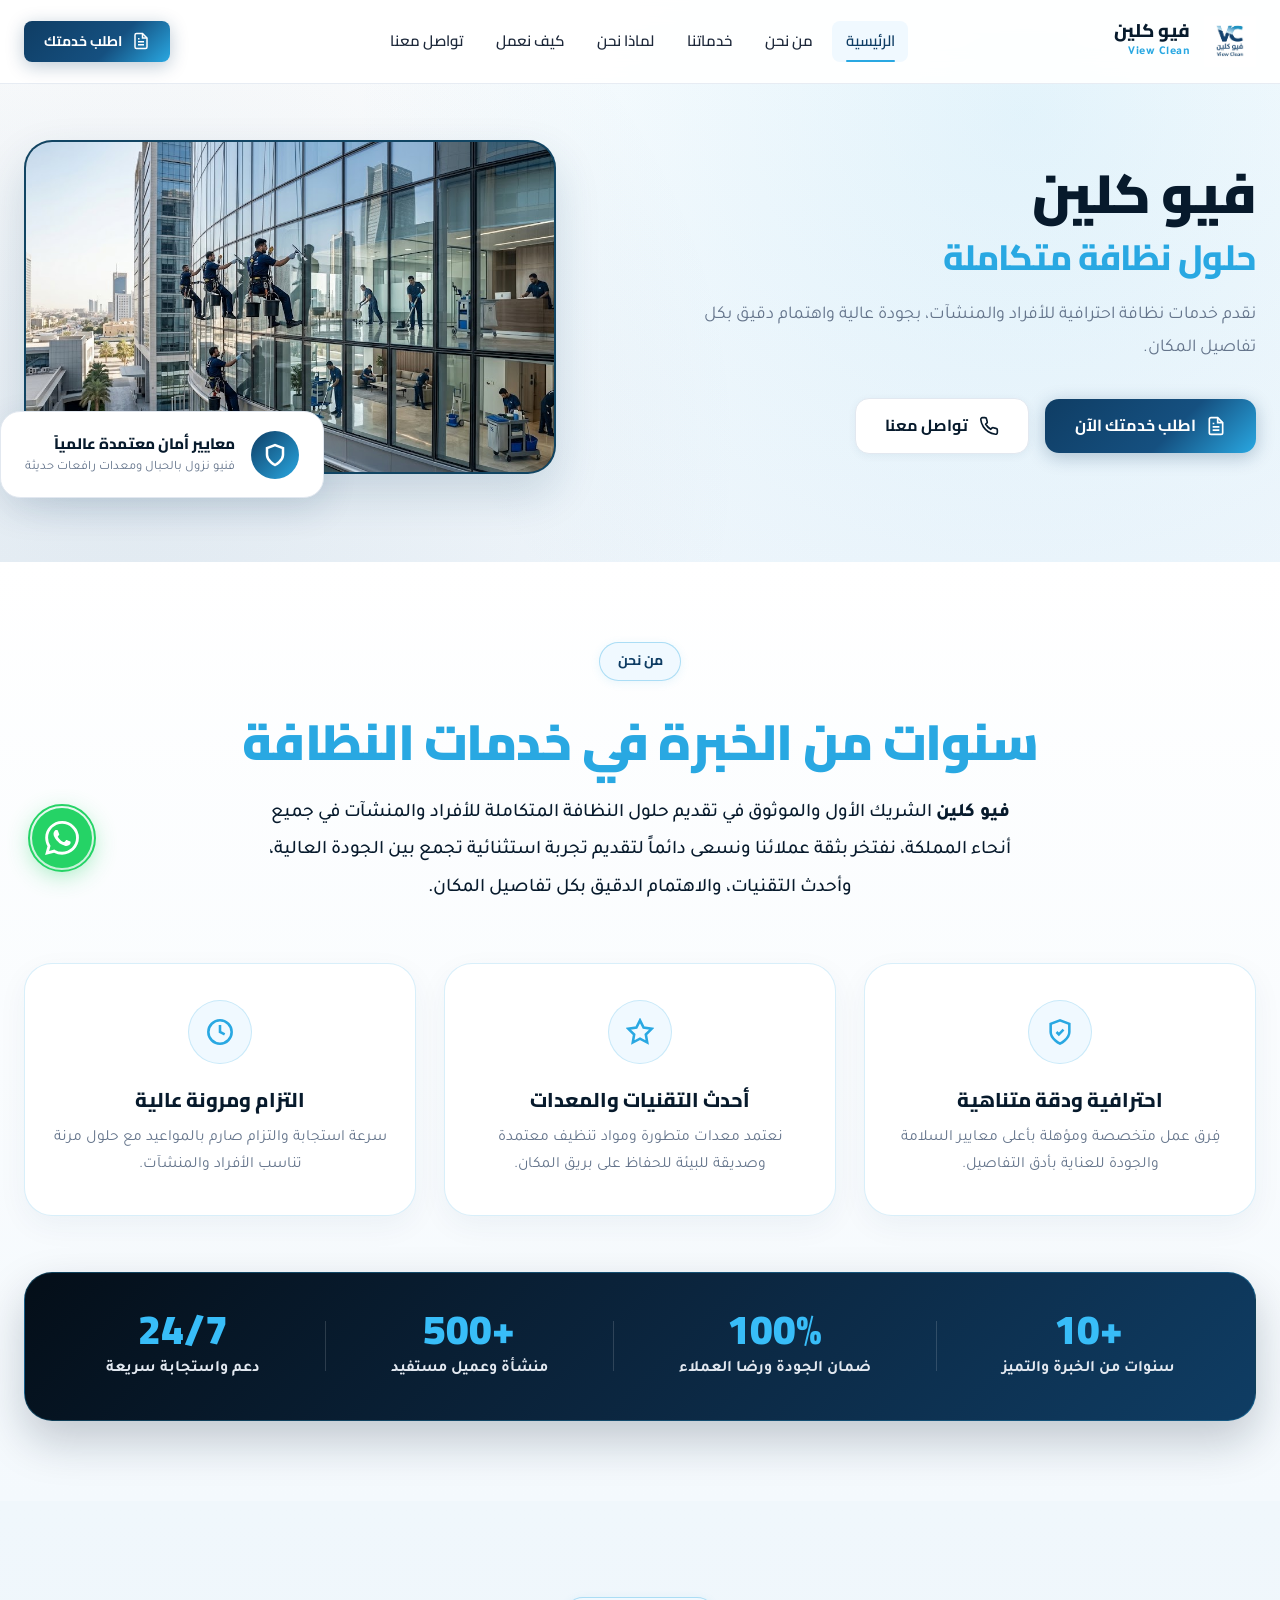
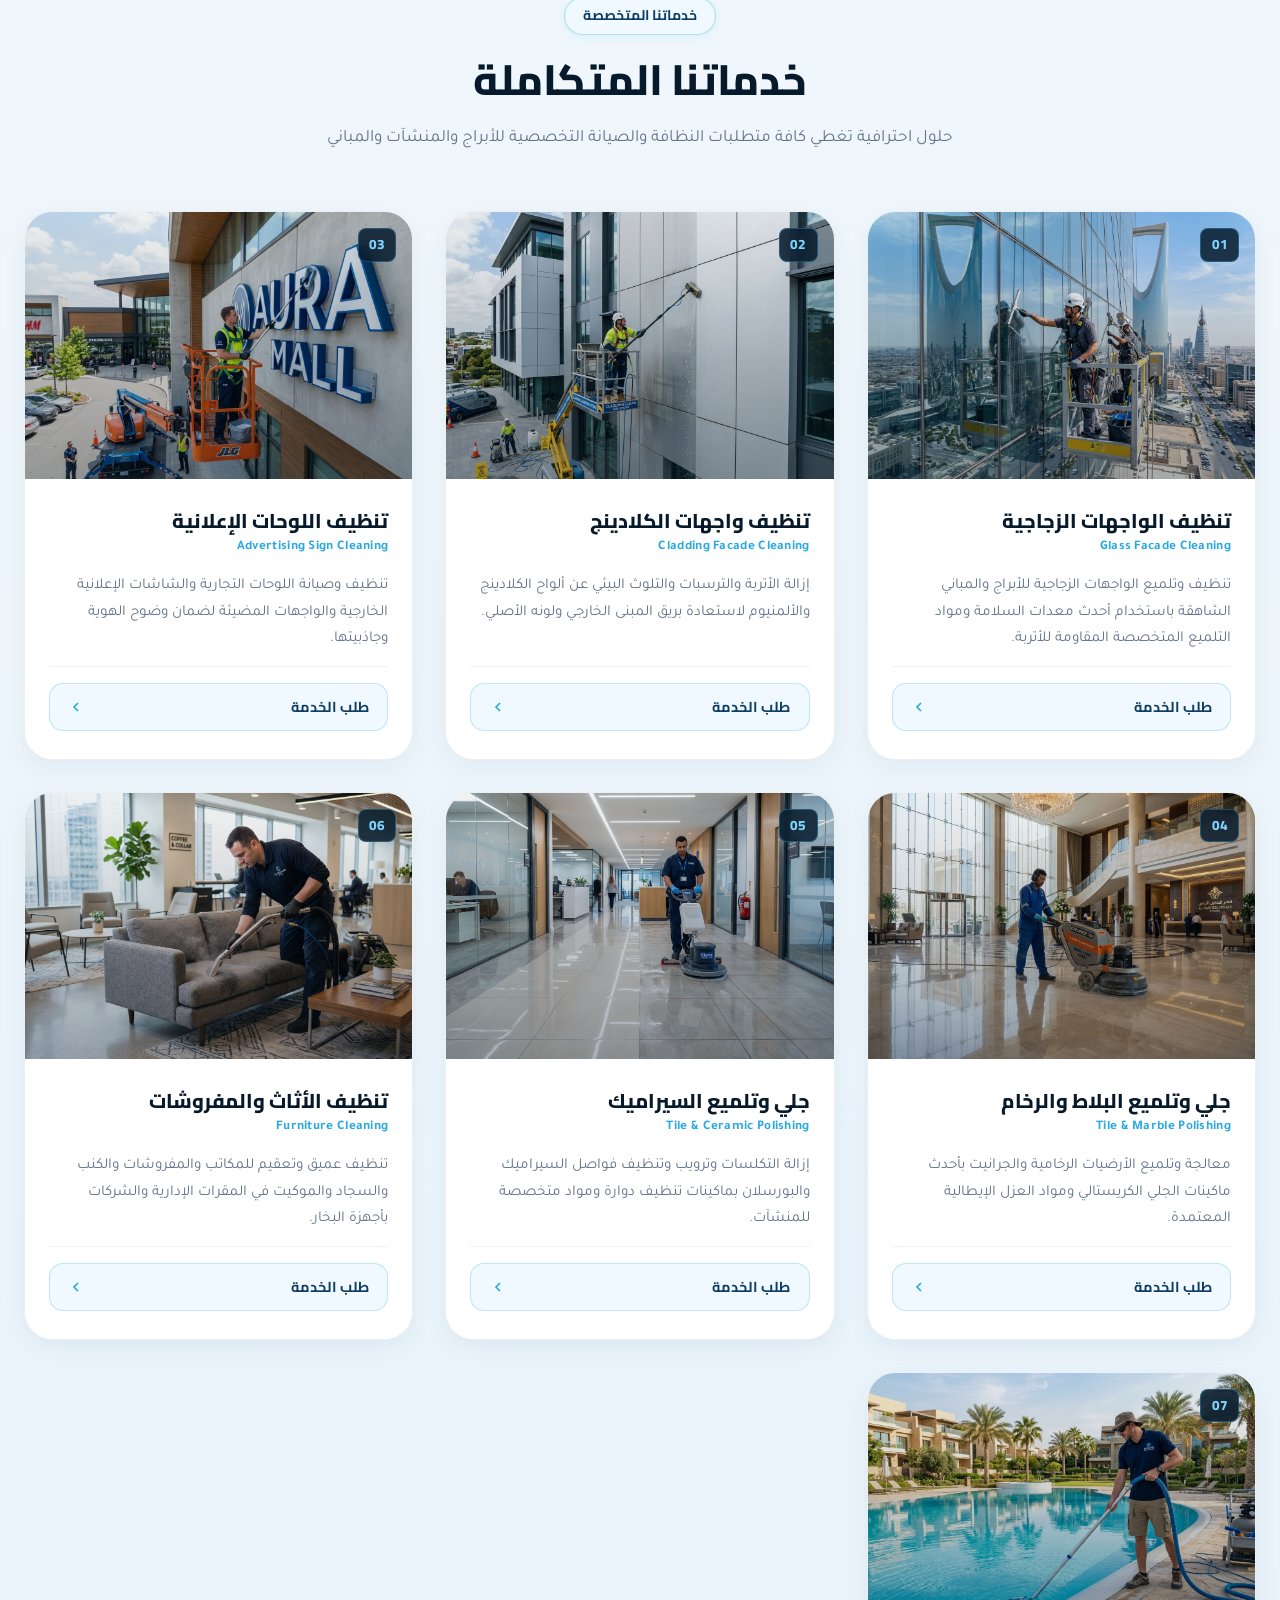
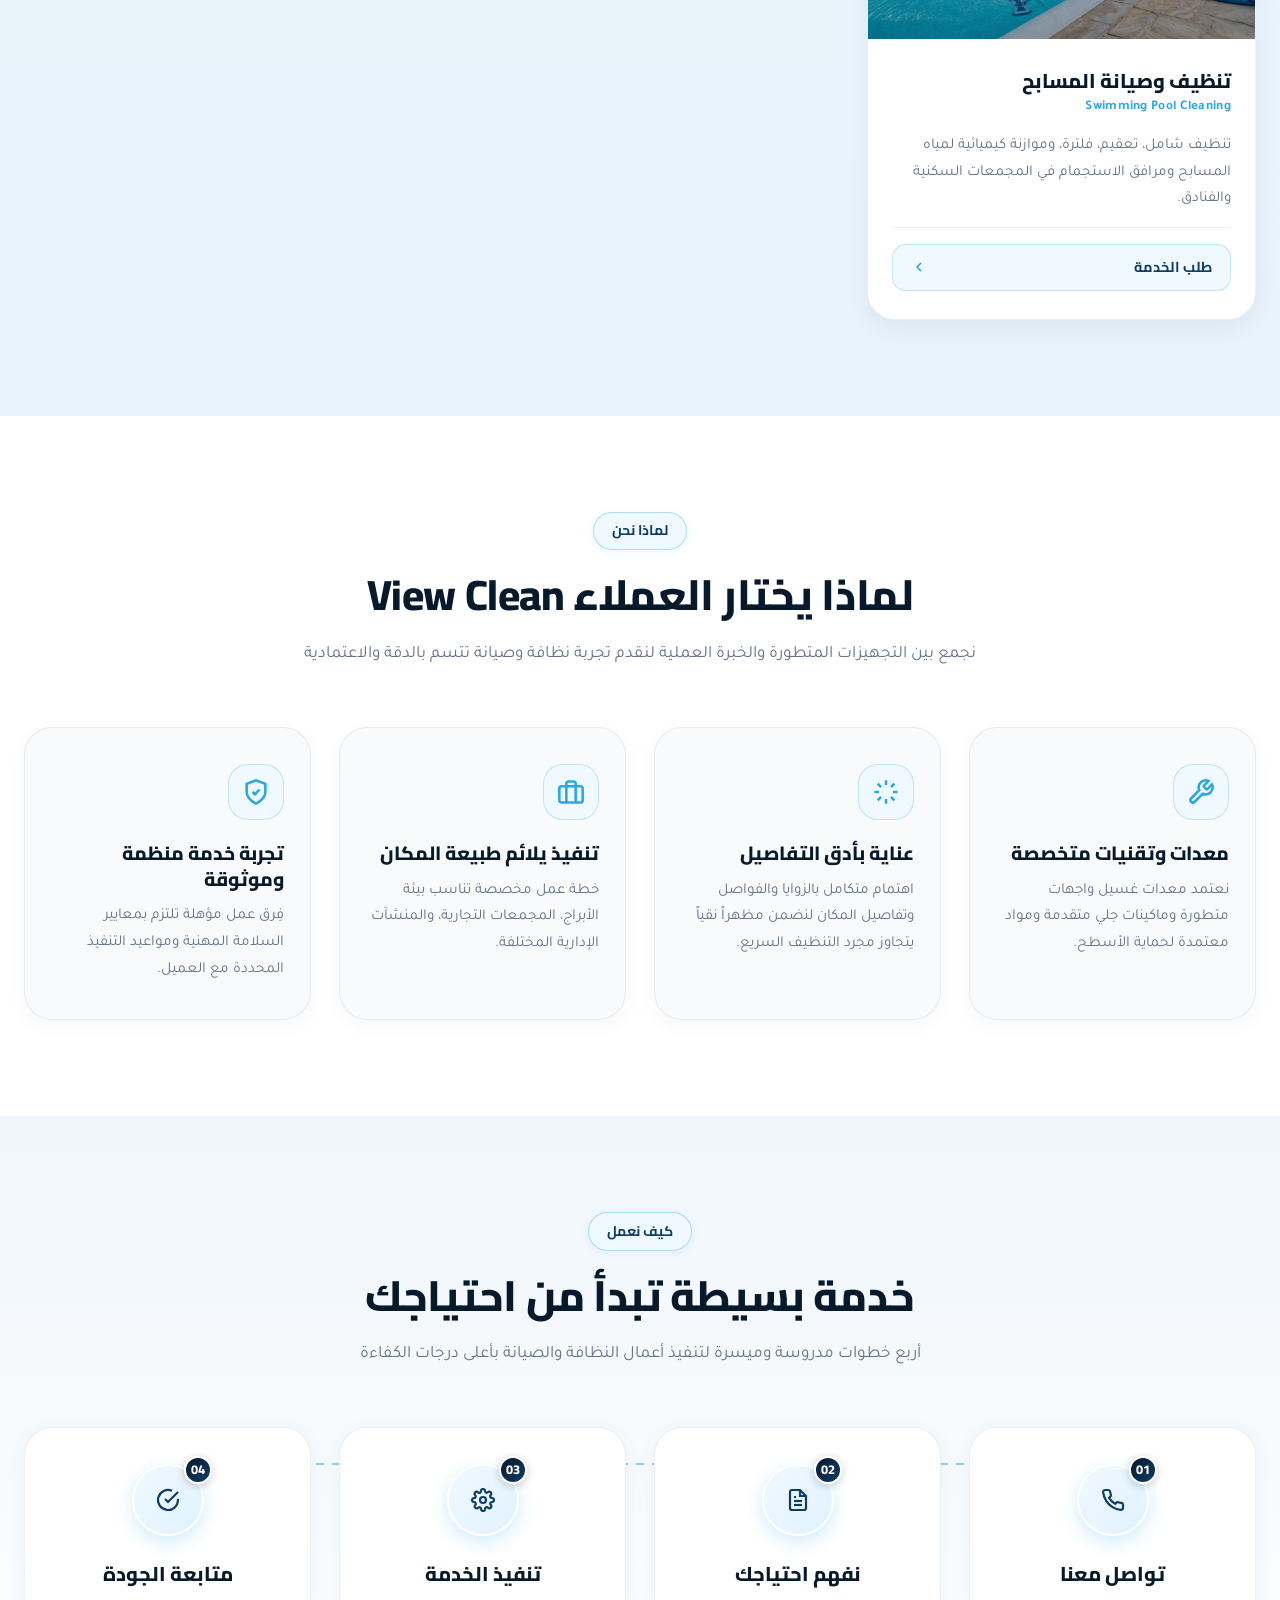
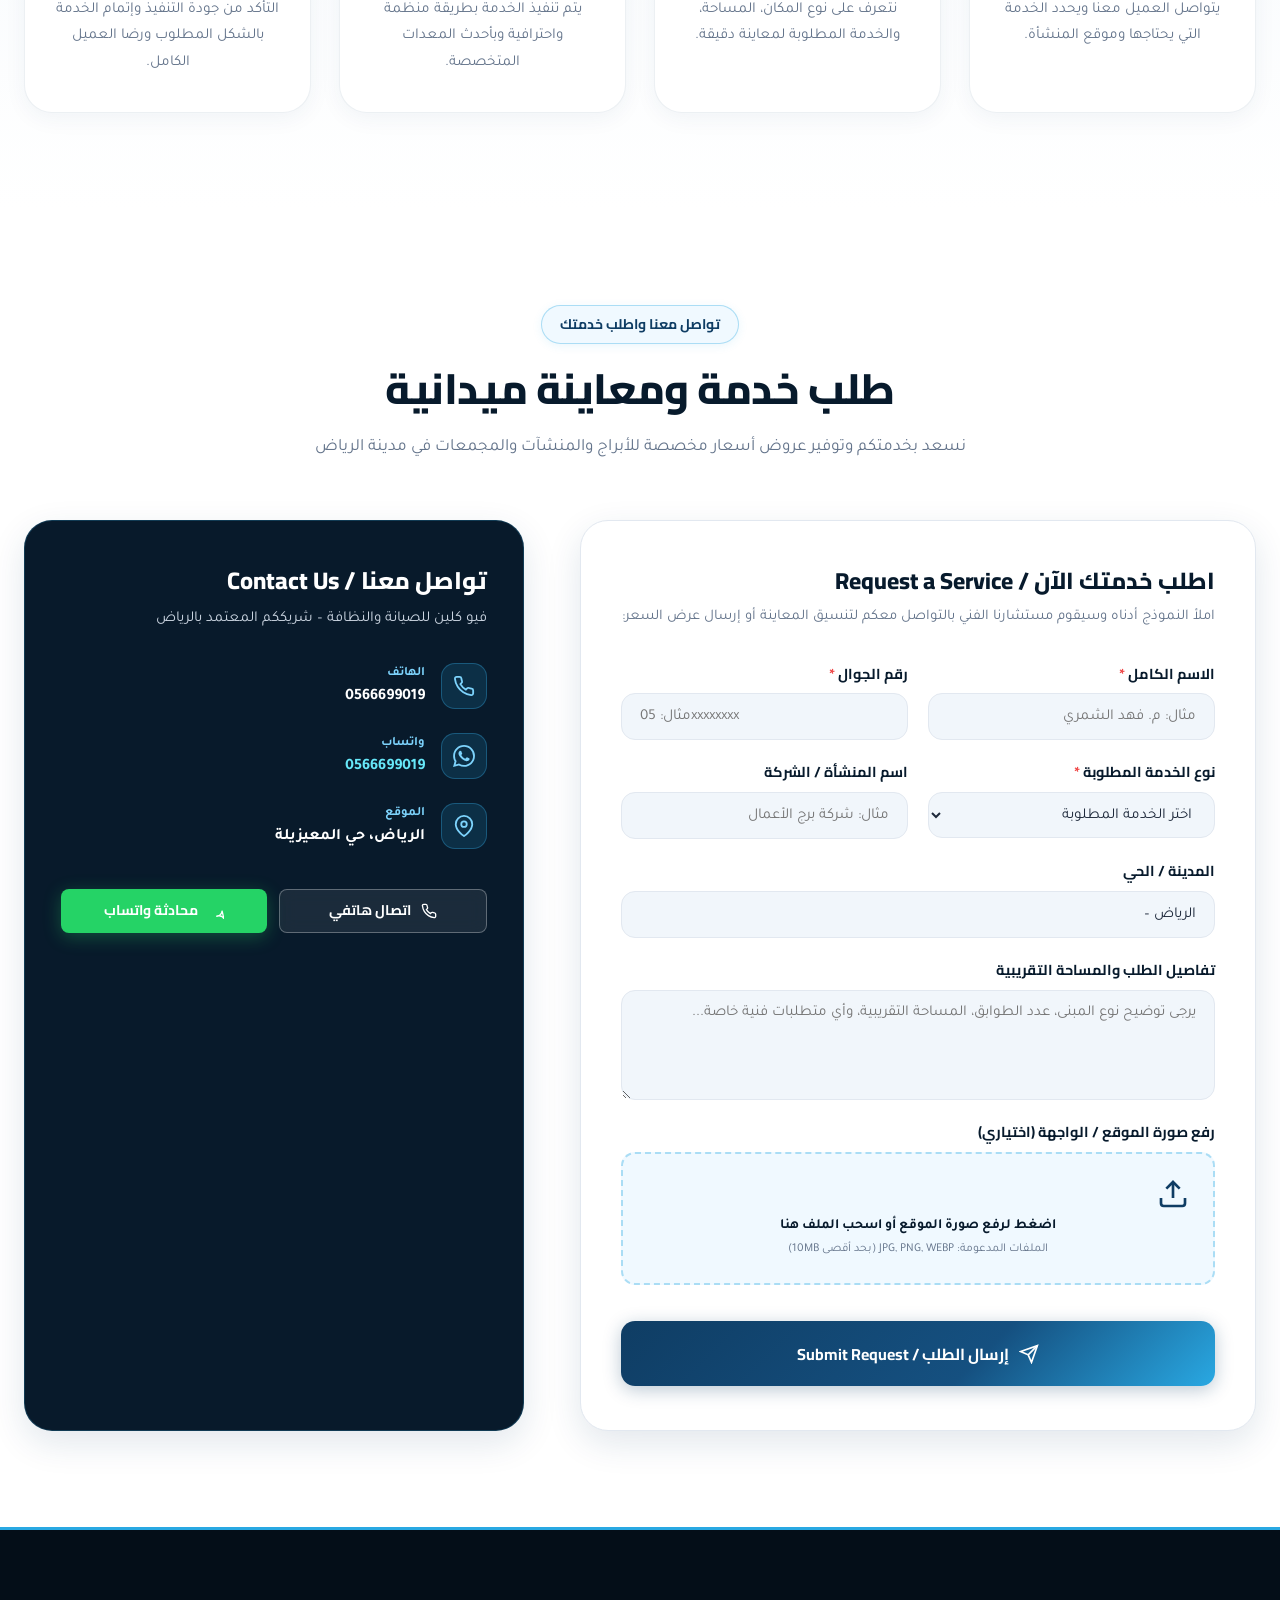
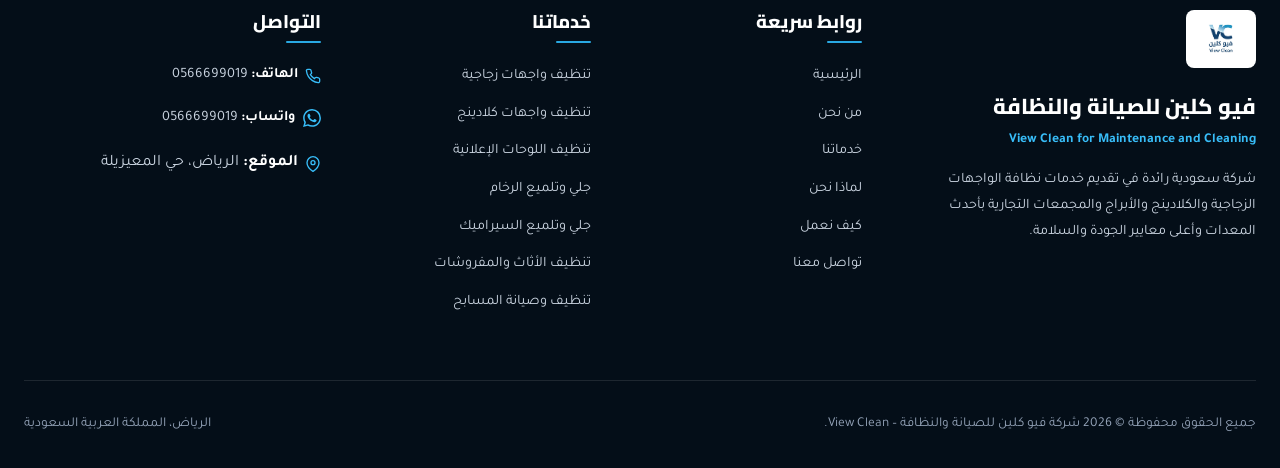
==== index.html @ 0f31d6c5 "Add files via upload" ====
<!DOCTYPE html>
<html lang="ar" dir="rtl">

<head>
  <meta charset="UTF-8">
  <meta name="viewport" content="width=device-width, initial-scale=1.0">

  <!-- Primary SEO Meta Tags -->
  <title>فيو كلين للصيانة والنظافة | View Clean - خدمات نظافة وصيانة الواجهات والأبراج بالرياض</title>
  <meta name="title" content="فيو كلين للصيانة والنظافة | View Clean - خدمات نظافة وصيانة الواجهات والأبراج بالرياض">
  <meta name="description"
    content="شركة فيو كلين للصيانة والنظافة بالرياض. رواد نظافة وصيانة الواجهات الزجاجية والكلادينج والأبراج والمباني الشاهقة والمجمعات التجارية وجلي وتلميع الرخام بأحدث المعدات وأعلى معايير السلامة المهنية.">
  <meta name="keywords"
    content="View Clean, فيو كلين, فيو كلين للصيانة والنظافة, شركة نظافة بالرياض, تنظيف واجهات زجاجية بالرياض, تنظيف واجهات الكلادينج بالرياض, تنظيف واجهات المباني بالرياض, تنظيف الأبراج, تنظيف المنشآت, جلي وتلميع الرخام, نظافة مباني تجارية بالرياض">
  <meta name="author" content="View Clean for Maintenance and Cleaning">
  <meta name="robots" content="index, follow">
  <link rel="canonical" href="https://viewclean.sa">

  <!-- Open Graph / Facebook -->
  <meta property="og:type" content="website">
  <meta property="og:url" content="https://viewclean.sa">
  <meta property="og:title" content="فيو كلين للصيانة والنظافة | View Clean">
  <meta property="og:description"
    content="رواد خدمات نظافة وصيانة الواجهات الزجاجية والكلادينج والأبراج والمنشآت الكبرى بالرياض. حلول متكاملة ومعايير سلامة عالمية.">
  <meta property="og:image" content="assets/images/logo.jpg">
  <meta property="og:locale" content="ar_SA">

  <!-- Twitter -->
  <meta property="twitter:card" content="summary_large_image">
  <meta property="twitter:url" content="https://viewclean.sa">
  <meta property="twitter:title" content="فيو كلين للصيانة والنظافة | View Clean">
  <meta property="twitter:description"
    content="رواد خدمات نظافة وصيانة الواجهات الزجاجية والكلادينج والأبراج والمنشآت الكبرى بالرياض.">
  <meta property="twitter:image" content="assets/images/logo.jpg">

  <!-- Favicon -->
  <link rel="icon" type="image/jpeg" href="assets/images/logo.jpg">

  <!-- Google Fonts: Cairo & Tajawal -->
  <link rel="preconnect" href="https://fonts.googleapis.com">
  <link rel="preconnect" href="https://fonts.gstatic.com" crossorigin>
  <link
    href="https://fonts.googleapis.com/css2?family=Cairo:wght@400;600;700;800;900&family=Tajawal:wght@300;400;500;700;800&display=swap"
    rel="stylesheet">

  <!-- Stylesheet -->
  <link rel="stylesheet" href="assets/css/main.css">

  <!-- Schema.org JSON-LD Structured Data for LocalBusiness / CleaningService -->
  <script type="application/ld+json">
  {
    "@context": "https://schema.org",
    "@type": "CleaningService",
    "name": "فيو كلين للصيانة والنظافة - View Clean",
    "alternateName": "View Clean for Maintenance and Cleaning",
    "image": "assets/images/logo.jpg",
    "logo": "assets/images/logo.jpg",
    "url": "https://viewclean.sa",
    "telephone": "+966566699019",
    "priceRange": "$$",
    "address": {
      "@type": "PostalAddress",
      "streetAddress": "Al Muaizilah District",
      "addressLocality": "Riyadh",
      "addressRegion": "Riyadh Province",
      "addressCountry": "SA"
    },
    "geo": {
      "@type": "GeoCoordinates",
      "latitude": 24.8144709,
      "longitude": 46.7865239
    },
    "openingHoursSpecification": {
      "@type": "OpeningHoursSpecification",
      "dayOfWeek": [
        "Saturday",
        "Sunday",
        "Monday",
        "Tuesday",
        "Wednesday",
        "Thursday"
      ],
      "opens": "08:00",
      "closes": "20:00"
    },
    "areaServed": [
      {
        "@type": "City",
        "name": "Riyadh"
      },
      {
        "@type": "Country",
        "name": "Saudi Arabia"
      }
    ],
    "description": "شركة سعودية رائدة متخصصة في خدمات نظافة وصيانة الواجهات الزجاجية والكلادينج والأبراج والمباني الشاهقة والمجمعات التجارية والمنشآت الإدارية بأحدث التقنيات وأعلى معايير السلامة المهنية."
  }
  </script>
</head>

<body>

  <!-- =========================================================================
       1. HEADER & NAVIGATION BAR
       ========================================================================= -->
  <header class="site-header" id="siteHeader">
    <div class="container header-container">
      <!-- Brand Logo -->
      <a href="#home" class="brand-logo-link" aria-label="فيو كلين للصيانة والنظافة">
        <img src="assets/images/logo.jpg" alt="شعار شركة فيو كلين للصيانة والنظافة" class="brand-logo-img" width="56"
          height="56">
        <div class="brand-text-block">
          <span class="brand-title-ar">فيو كلين</span>
          <span class="brand-subtitle-en">View Clean</span>
        </div>
      </a>

      <!-- Desktop Nav Menu -->
      <nav class="nav-menu" aria-label="القائمة الرئيسية">
        <a href="#home" class="nav-link active">الرئيسية</a>
        <a href="#about" class="nav-link">من نحن</a>
        <a href="#services" class="nav-link">خدماتنا</a>
        <a href="#why-us" class="nav-link">لماذا نحن</a>
        <a href="#how-it-works" class="nav-link">كيف نعمل</a>
        <a href="#contact" class="nav-link">تواصل معنا</a>
      </nav>

      <!-- Header Actions -->
      <div class="header-actions">
        <a href="#contact" class="btn btn-primary btn-sm">
          <svg width="18" height="18" viewBox="0 0 24 24" fill="none" stroke="currentColor" stroke-width="2">
            <path d="M14 2H6a2 2 0 0 0-2 2v16a2 2 0 0 0 2 2h12a2 2 0 0 0 2-2V8z"></path>
            <polyline points="14 2 14 8 20 8"></polyline>
            <line x1="16" y1="13" x2="8" y2="13"></line>
            <line x1="16" y1="17" x2="8" y2="17"></line>
            <polyline points="10 9 9 9 8 9"></polyline>
          </svg>
          <span>اطلب خدمتك</span>
        </a>
        <button class="menu-toggle-btn" id="menuToggleBtn" aria-label="فتح القائمة">
          <svg width="24" height="24" viewBox="0 0 24 24" fill="none" stroke="currentColor" stroke-width="2">
            <line x1="3" y1="12" x2="21" y2="12"></line>
            <line x1="3" y1="6" x2="21" y2="6"></line>
            <line x1="3" y1="18" x2="21" y2="18"></line>
          </svg>
        </button>
      </div>
    </div>
  </header>

  <!-- Mobile Drawer Menu -->
  <div class="mobile-nav-drawer" id="mobileNavDrawer">
    <div class="drawer-backdrop" id="drawerBackdrop"></div>
    <div class="drawer-content">
      <div class="drawer-header">
        <div class="brand-text-block">
          <span class="brand-title-ar">فيو كلين</span>
          <span class="brand-subtitle-en">View Clean</span>
        </div>
        <button class="drawer-close-btn" id="drawerCloseBtn" aria-label="إغلاق القائمة">
          <svg width="20" height="20" viewBox="0 0 24 24" fill="none" stroke="currentColor" stroke-width="2">
            <line x1="18" y1="6" x2="6" y2="18"></line>
            <line x1="6" y1="6" x2="18" y2="18"></line>
          </svg>
        </button>
      </div>
      <div class="drawer-links">
        <a href="#home" class="drawer-link active">الرئيسية</a>
        <a href="#about" class="drawer-link">من نحن</a>
        <a href="#services" class="drawer-link">خدماتنا</a>
        <a href="#why-us" class="drawer-link">لماذا نحن</a>
        <a href="#how-it-works" class="drawer-link">كيف نعمل</a>
        <a href="#contact" class="drawer-link">تواصل معنا</a>
      </div>
      <div class="drawer-contact-info">
        <p><strong>الموقع:</strong> الرياض، حي المعيزيلة</p>
        <p><strong>الخدمة:</strong> تغطية شاملة لمدينة الرياض</p>
      </div>
    </div>
  </div>

  <main>
    <!-- =========================================================================
         2. HERO SECTION
         ========================================================================= -->
    <section class="hero-section" id="home">
      <div class="container">
        <div class="hero-grid">
          <!-- Text Content -->
          <div class="hero-content">
            <h1 class="hero-main-title">
              فيو كلين
              <span class="en-sub">حلول نظافة متكاملة</span>
            </h1>

            <p class="hero-description">
              نقدم خدمات نظافة احترافية للأفراد والمنشآت، بجودة عالية واهتمام دقيق بكل تفاصيل المكان.
            </p>

            <div class="hero-cta-group">
              <a href="#contact" class="btn btn-primary">
                <svg width="20" height="20" viewBox="0 0 24 24" fill="none" stroke="currentColor" stroke-width="2">
                  <path d="M14 2H6a2 2 0 0 0-2 2v16a2 2 0 0 0 2 2h12a2 2 0 0 0 2-2V8z"></path>
                  <polyline points="14 2 14 8 20 8"></polyline>
                  <line x1="16" y1="13" x2="8" y2="13"></line>
                  <line x1="16" y1="17" x2="8" y2="17"></line>
                  <polyline points="10 9 9 9 8 9"></polyline>
                </svg>
                <span>اطلب خدمتك الآن</span>
              </a>
              <a href="#contact" class="btn btn-secondary">
                <svg width="20" height="20" viewBox="0 0 24 24" fill="none" stroke="currentColor" stroke-width="2">
                  <path
                    d="M22 16.92v3a2 2 0 0 1-2.18 2 19.79 19.79 0 0 1-8.63-3.07 19.5 19.5 0 0 1-6-6 19.79 19.79 0 0 1-3.07-8.67A2 2 0 0 1 4.11 2h3a2 2 0 0 1 2 1.72 12.84 12.84 0 0 0 .7 2.81 2 2 0 0 1-.45 2.11L8.09 9.91a16 16 0 0 0 6 6l1.27-1.27a2 2 0 0 1 2.11-.45 12.84 12.84 0 0 0 2.81.7A2 2 0 0 1 22 16.92z">
                  </path>
                </svg>
                <span>تواصل معنا</span>
              </a>
            </div>
          </div>

          <!-- Hero Visual -->
          <div class="hero-visual-box">
            <div class="image-frame-container" data-lightbox data-lightbox-src="assets/images/hero.jpg"
              data-lightbox-title="خدمات فيو كلين - نظافة احترافية للواجهات والمنشآت"
              data-lightbox-desc="حلول نظافة متكاملة للأفراد والمنشآت بجودة عالية واهتمام دقيق بكل تفاصيل المكان">
              <img src="assets/images/hero.jpg" alt="خدمات فيو كلين لنظافة الواجهات والمنشآت" width="1024" height="572">
            </div>

            <div class="hero-floating-card">
              <div class="floating-icon-circle">
                <svg width="24" height="24" viewBox="0 0 24 24" fill="none" stroke="currentColor" stroke-width="2.5">
                  <path d="M12 22s8-4 8-10V5l-8-3-8 3v7c0 6 8 10 8 10z"></path>
                </svg>
              </div>
              <div>
                <div class="floating-text-title">معايير أمان معتمدة عالمياً</div>
                <div class="floating-text-desc">فنيو نزول بالحبال ومعدات رافعات حديثة</div>
              </div>
            </div>
          </div>
        </div>
      </div>
    </section>

    <!-- =========================================================================
         3. ABOUT US SECTION - MODERN, CLEAN & CONCISE
         ========================================================================= -->
    <section class="about-section section-spacing" id="about">
      <div class="container">
        <!-- Centered Header -->
        <div class="about-header">
          <div class="section-badge">من نحن</div>
          <h2 class="about-main-title">سنوات من الخبرة في خدمات النظافة</h2>
          <p class="about-lead-desc">
            <strong>فيو كلين</strong> الشريك الأول والموثوق في تقديم حلول النظافة المتكاملة للأفراد والمنشآت في جميع
            أنحاء المملكة، نفتخر بثقة عملائنا ونسعى دائماً لتقديم تجربة استثنائية تجمع بين الجودة العالية، وأحدث
            التقنيات، والاهتمام الدقيق بكل تفاصيل المكان.
          </p>
        </div>

        <!-- 3 Modern Feature / Value Proposition Cards -->
        <div class="about-features-grid">
          <div class="about-feature-card">
            <div class="about-feature-icon">
              <svg width="28" height="28" viewBox="0 0 24 24" fill="none" stroke="currentColor" stroke-width="2.2">
                <path d="M12 22s8-4 8-10V5l-8-3-8 3v7c0 6 8 10 8 10z"></path>
                <polyline points="9 12 11 14 15 10"></polyline>
              </svg>
            </div>
            <h3 class="about-feature-title">احترافية ودقة متناهية</h3>
            <p class="about-feature-text">فِرق عمل متخصصة ومؤهلة بأعلى معايير السلامة والجودة للعناية بأدق التفاصيل.</p>
          </div>

          <div class="about-feature-card">
            <div class="about-feature-icon">
              <svg width="28" height="28" viewBox="0 0 24 24" fill="none" stroke="currentColor" stroke-width="2.2">
                <polygon
                  points="12 2 15.09 8.26 22 9.27 17 14.14 18.18 21.02 12 17.77 5.82 21.02 7 14.14 2 9.27 8.91 8.26 12 2">
                </polygon>
              </svg>
            </div>
            <h3 class="about-feature-title">أحدث التقنيات والمعدات</h3>
            <p class="about-feature-text">نعتمد معدات متطورة ومواد تنظيف معتمدة وصديقة للبيئة للحفاظ على بريق المكان.
            </p>
          </div>

          <div class="about-feature-card">
            <div class="about-feature-icon">
              <svg width="28" height="28" viewBox="0 0 24 24" fill="none" stroke="currentColor" stroke-width="2.2">
                <circle cx="12" cy="12" r="10"></circle>
                <polyline points="12 6 12 12 16 14"></polyline>
              </svg>
            </div>
            <h3 class="about-feature-title">التزام ومرونة عالية</h3>
            <p class="about-feature-text">سرعة استجابة والتزام صارم بالمواعيد مع حلول مرنة تناسب الأفراد والمنشآت.</p>
          </div>
        </div>

        <!-- Sleek Stats Ribbon -->
        <div class="about-stats-strip">
          <div class="about-stat-item">
            <span class="about-stat-number">+10</span>
            <span class="about-stat-label">سنوات من الخبرة والتميز</span>
          </div>
          <div class="about-stat-divider"></div>
          <div class="about-stat-item">
            <span class="about-stat-number">100%</span>
            <span class="about-stat-label">ضمان الجودة ورضا العملاء</span>
          </div>
          <div class="about-stat-divider"></div>
          <div class="about-stat-item">
            <span class="about-stat-number">+500</span>
            <span class="about-stat-label">منشأة وعميل مستفيد</span>
          </div>
          <div class="about-stat-divider"></div>
          <div class="about-stat-item">
            <span class="about-stat-number">24/7</span>
            <span class="about-stat-label">دعم واستجابة سريعة</span>
          </div>
        </div>
      </div>
    </section>

    <!-- =========================================================================
         4. OUR SERVICES SECTION - MODERN RESPONSIVE CARD GRID
         ========================================================================= -->
    <section class="services-section section-spacing" id="services">
      <div class="container">
        <div class="section-header">
          <div class="section-badge">خدماتنا المتخصصة</div>
          <h2 class="section-title">خدماتنا المتكاملة</h2>
          <p class="section-subtitle">حلول احترافية تغطي كافة متطلبات النظافة والصيانة التخصصية للأبراج والمنشآت
            والمباني</p>
        </div>

        <div class="services-modern-grid">
          <!-- Service 1: Glass Facades -->
          <div class="service-card-item">
            <div class="service-card-image-wrap">
              <img src="assets/images/service-glass.jpg" alt="تنظيف الواجهات الزجاجية للأبراج والمباني" width="600"
                height="412" loading="lazy">
              <span class="service-card-num-badge">01</span>
            </div>
            <div class="service-card-body">
              <div class="service-card-title-group">
                <h3 class="service-card-title">تنظيف الواجهات الزجاجية</h3>
                <span class="service-card-subtitle-en">Glass Facade Cleaning</span>
              </div>
              <p class="service-card-desc">
                تنظيف وتلميع الواجهات الزجاجية للأبراج والمباني الشاهقة باستخدام أحدث معدات السلامة ومواد التلميع
                المتخصصة المقاومة للأتربة.
              </p>
              <div class="service-card-footer">
                <a href="#contact" class="service-card-action-btn btn-select-service"
                  data-service-name="تنظيف الواجهات الزجاجية">
                  <span>طلب الخدمة</span>
                  <svg width="16" height="16" viewBox="0 0 24 24" fill="none" stroke="currentColor" stroke-width="2.5">
                    <polyline points="15 18 9 12 15 6"></polyline>
                  </svg>
                </a>
              </div>
            </div>
          </div>

          <!-- Service 2: Cladding Facades -->
          <div class="service-card-item">
            <div class="service-card-image-wrap">
              <img src="assets/images/service-cladding.jpg" alt="تنظيف واجهات الكلادينج" width="600" height="412"
                loading="lazy">
              <span class="service-card-num-badge">02</span>
            </div>
            <div class="service-card-body">
              <div class="service-card-title-group">
                <h3 class="service-card-title">تنظيف واجهات الكلادينج</h3>
                <span class="service-card-subtitle-en">Cladding Facade Cleaning</span>
              </div>
              <p class="service-card-desc">
                إزالة الأتربة والترسبات والتلوث البيئي عن ألواح الكلادينج والألمنيوم لاستعادة بريق المبنى الخارجي ولونه
                الأصلي.
              </p>
              <div class="service-card-footer">
                <a href="#contact" class="service-card-action-btn btn-select-service"
                  data-service-name="تنظيف واجهات الكلادينج">
                  <span>طلب الخدمة</span>
                  <svg width="16" height="16" viewBox="0 0 24 24" fill="none" stroke="currentColor" stroke-width="2.5">
                    <polyline points="15 18 9 12 15 6"></polyline>
                  </svg>
                </a>
              </div>
            </div>
          </div>

          <!-- Service 3: Advertising Signage -->
          <div class="service-card-item">
            <div class="service-card-image-wrap">
              <img src="assets/images/service-signage.jpg" alt="تنظيف اللوحات الإعلانية" width="600" height="412"
                loading="lazy">
              <span class="service-card-num-badge">03</span>
            </div>
            <div class="service-card-body">
              <div class="service-card-title-group">
                <h3 class="service-card-title">تنظيف اللوحات الإعلانية</h3>
                <span class="service-card-subtitle-en">Advertising Sign Cleaning</span>
              </div>
              <p class="service-card-desc">
                تنظيف وصيانة اللوحات التجارية والشاشات الإعلانية الخارجية والواجهات المضيئة لضمان وضوح الهوية وجاذبيتها.
              </p>
              <div class="service-card-footer">
                <a href="#contact" class="service-card-action-btn btn-select-service"
                  data-service-name="تنظيف اللوحات الإعلانية">
                  <span>طلب الخدمة</span>
                  <svg width="16" height="16" viewBox="0 0 24 24" fill="none" stroke="currentColor" stroke-width="2.5">
                    <polyline points="15 18 9 12 15 6"></polyline>
                  </svg>
                </a>
              </div>
            </div>
          </div>

          <!-- Service 4: Marble Polishing -->
          <div class="service-card-item">
            <div class="service-card-image-wrap">
              <img src="assets/images/service-marble.jpg" alt="جلي وتلميع البلاط والرخام" width="600" height="412"
                loading="lazy">
              <span class="service-card-num-badge">04</span>
            </div>
            <div class="service-card-body">
              <div class="service-card-title-group">
                <h3 class="service-card-title">جلي وتلميع البلاط والرخام</h3>
                <span class="service-card-subtitle-en">Tile & Marble Polishing</span>
              </div>
              <p class="service-card-desc">
                معالجة وتلميع الأرضيات الرخامية والجرانيت بأحدث ماكينات الجلي الكريستالي ومواد العزل الإيطالية المعتمدة.
              </p>
              <div class="service-card-footer">
                <a href="#contact" class="service-card-action-btn btn-select-service"
                  data-service-name="جلي وتلميع البلاط والرخام">
                  <span>طلب الخدمة</span>
                  <svg width="16" height="16" viewBox="0 0 24 24" fill="none" stroke="currentColor" stroke-width="2.5">
                    <polyline points="15 18 9 12 15 6"></polyline>
                  </svg>
                </a>
              </div>
            </div>
          </div>

          <!-- Service 5: Ceramic Grinding -->
          <div class="service-card-item">
            <div class="service-card-image-wrap">
              <img src="assets/images/service-ceramic.jpg" alt="جلي وتلميع السيراميك" width="600" height="412"
                loading="lazy">
              <span class="service-card-num-badge">05</span>
            </div>
            <div class="service-card-body">
              <div class="service-card-title-group">
                <h3 class="service-card-title">جلي وتلميع السيراميك</h3>
                <span class="service-card-subtitle-en">Tile & Ceramic Polishing</span>
              </div>
              <p class="service-card-desc">
                إزالة التكلسات وترويب وتنظيف فواصل السيراميك والبورسلان بماكينات تنظيف دوارة ومواد متخصصة للمنشآت.
              </p>
              <div class="service-card-footer">
                <a href="#contact" class="service-card-action-btn btn-select-service"
                  data-service-name="جلي وتلميع البلاط والسيراميك">
                  <span>طلب الخدمة</span>
                  <svg width="16" height="16" viewBox="0 0 24 24" fill="none" stroke="currentColor" stroke-width="2.5">
                    <polyline points="15 18 9 12 15 6"></polyline>
                  </svg>
                </a>
              </div>
            </div>
          </div>

          <!-- Service 6: Furniture Cleaning -->
          <div class="service-card-item">
            <div class="service-card-image-wrap">
              <img src="assets/images/service-furniture.jpg" alt="تنظيف الأثاث والمفروشات" width="600" height="412"
                loading="lazy">
              <span class="service-card-num-badge">06</span>
            </div>
            <div class="service-card-body">
              <div class="service-card-title-group">
                <h3 class="service-card-title">تنظيف الأثاث والمفروشات</h3>
                <span class="service-card-subtitle-en">Furniture Cleaning</span>
              </div>
              <p class="service-card-desc">
                تنظيف عميق وتعقيم للمكاتب والمفروشات والكنب والسجاد والموكيت في المقرات الإدارية والشركات بأجهزة البخار.
              </p>
              <div class="service-card-footer">
                <a href="#contact" class="service-card-action-btn btn-select-service"
                  data-service-name="تنظيف الأثاث والمفروشات">
                  <span>طلب الخدمة</span>
                  <svg width="16" height="16" viewBox="0 0 24 24" fill="none" stroke="currentColor" stroke-width="2.5">
                    <polyline points="15 18 9 12 15 6"></polyline>
                  </svg>
                </a>
              </div>
            </div>
          </div>

          <!-- Service 7: Swimming Pools -->
          <div class="service-card-item">
            <div class="service-card-image-wrap">
              <img src="assets/images/service-pool.jpg" alt="تنظيف وصيانة المسابح" width="600" height="412"
                loading="lazy">
              <span class="service-card-num-badge">07</span>
            </div>
            <div class="service-card-body">
              <div class="service-card-title-group">
                <h3 class="service-card-title">تنظيف وصيانة المسابح</h3>
                <span class="service-card-subtitle-en">Swimming Pool Cleaning</span>
              </div>
              <p class="service-card-desc">
                تنظيف شامل، تعقيم، فلترة، وموازنة كيميائية لمياه المسابح ومرافق الاستجمام في المجمعات السكنية والفنادق.
              </p>
              <div class="service-card-footer">
                <a href="#contact" class="service-card-action-btn btn-select-service"
                  data-service-name="تنظيف وصيانة المسابح">
                  <span>طلب الخدمة</span>
                  <svg width="16" height="16" viewBox="0 0 24 24" fill="none" stroke="currentColor" stroke-width="2.5">
                    <polyline points="15 18 9 12 15 6"></polyline>
                  </svg>
                </a>
              </div>
            </div>
          </div>
        </div>
      </div>
    </section>

    <!-- =========================================================================
         5. WHY US SECTION - GENUINE DIFFERENTIATORS
         ========================================================================= -->
    <section class="why-us-section section-spacing" id="why-us">
      <div class="container">
        <div class="section-header">
          <div class="section-badge">لماذا نحن</div>
          <h2 class="section-title">لماذا يختار العملاء View Clean</h2>
          <p class="section-subtitle">نجمع بين التجهيزات المتطورة والخبرة العملية لنقدم تجربة نظافة وصيانة تتسم بالدقة
            والاعتمادية</p>
        </div>

        <div class="why-us-grid">
          <!-- Reason 1 -->
          <div class="why-us-card">
            <div class="why-us-icon-box">
              <svg width="28" height="28" viewBox="0 0 24 24" fill="none" stroke="currentColor" stroke-width="2.2">
                <path
                  d="M14.7 6.3a1 1 0 0 0 0 1.4l1.6 1.6a1 1 0 0 0 1.4 0l3.77-3.77a6 6 0 0 1-7.94 7.94l-6.91 6.91a2.12 2.12 0 0 1-3-3l6.91-6.91a6 6 0 0 1 7.94-7.94l-3.76 3.76z">
                </path>
              </svg>
            </div>
            <h3 class="why-us-card-title">معدات وتقنيات متخصصة</h3>
            <p class="why-us-card-desc">
              نعتمد معدات غسيل واجهات متطورة وماكينات جلي متقدمة ومواد معتمدة لحماية الأسطح.
            </p>
          </div>

          <!-- Reason 2 -->
          <div class="why-us-card">
            <div class="why-us-icon-box">
              <svg width="28" height="28" viewBox="0 0 24 24" fill="none" stroke="currentColor" stroke-width="2.2">
                <path
                  d="M12 2v4M12 18v4M4.93 4.93l2.83 2.83M16.24 16.24l2.83 2.83M2 12h4M18 12h4M4.93 19.07l2.83-2.83M16.24 7.76l2.83-2.83">
                </path>
              </svg>
            </div>
            <h3 class="why-us-card-title">عناية بأدق التفاصيل</h3>
            <p class="why-us-card-desc">
              اهتمام متكامل بالزوايا والفواصل وتفاصيل المكان لنضمن مظهراً نقياً يتجاوز مجرد التنظيف السريع.
            </p>
          </div>

          <!-- Reason 3 -->
          <div class="why-us-card">
            <div class="why-us-icon-box">
              <svg width="28" height="28" viewBox="0 0 24 24" fill="none" stroke="currentColor" stroke-width="2.2">
                <rect x="2" y="7" width="20" height="14" rx="2" ry="2"></rect>
                <path d="M16 21V5a2 2 0 0 0-2-2h-4a2 2 0 0 0-2 2v16"></path>
              </svg>
            </div>
            <h3 class="why-us-card-title">تنفيذ يلائم طبيعة المكان</h3>
            <p class="why-us-card-desc">
              خطة عمل مخصصة تناسب بيئة الأبراج، المجمعات التجارية، والمنشآت الإدارية المختلفة.
            </p>
          </div>

          <!-- Reason 4 -->
          <div class="why-us-card">
            <div class="why-us-icon-box">
              <svg width="28" height="28" viewBox="0 0 24 24" fill="none" stroke="currentColor" stroke-width="2.2">
                <path d="M12 22s8-4 8-10V5l-8-3-8 3v7c0 6 8 10 8 10z"></path>
                <polyline points="9 12 11 14 15 10"></polyline>
              </svg>
            </div>
            <h3 class="why-us-card-title">تجربة خدمة منظمة وموثوقة</h3>
            <p class="why-us-card-desc">
              فِرق عمل مؤهلة تلتزم بمعايير السلامة المهنية ومواعيد التنفيذ المحددة مع العميل.
            </p>
          </div>
        </div>
      </div>
    </section>

    <!-- =========================================================================
         6. HOW WE WORK SECTION - SIMPLE CUSTOMER JOURNEY
         ========================================================================= -->
    <section class="how-we-work-section section-spacing" id="how-it-works">
      <div class="container">
        <div class="section-header">
          <div class="section-badge">كيف نعمل</div>
          <h2 class="section-title">خدمة بسيطة تبدأ من احتياجك</h2>
          <p class="section-subtitle">أربع خطوات مدروسة وميسرة لتنفيذ أعمال النظافة والصيانة بأعلى درجات الكفاءة</p>
        </div>

        <div class="how-steps-timeline">
          <!-- Step 1 -->
          <div class="how-step-card">
            <div class="how-step-badge-wrap">
              <span class="how-step-number">01</span>
              <div class="how-step-icon">
                <svg width="24" height="24" viewBox="0 0 24 24" fill="none" stroke="currentColor" stroke-width="2.2">
                  <path
                    d="M22 16.92v3a2 2 0 0 1-2.18 2 19.79 19.79 0 0 1-8.63-3.07 19.5 19.5 0 0 1-6-6 19.79 19.79 0 0 1-3.07-8.67A2 2 0 0 1 4.11 2h3a2 2 0 0 1 2 1.72 12.84 12.84 0 0 0 .7 2.81 2 2 0 0 1-.45 2.11L8.09 9.91a16 16 0 0 0 6 6l1.27-1.27a2 2 0 0 1 2.11-.45 12.84 12.84 0 0 0 2.81.7A2 2 0 0 1 22 16.92z">
                  </path>
                </svg>
              </div>
            </div>
            <h3 class="how-step-title">تواصل معنا</h3>
            <p class="how-step-desc">يتواصل العميل معنا ويحدد الخدمة التي يحتاجها وموقع المنشأة.</p>
          </div>

          <!-- Step 2 -->
          <div class="how-step-card">
            <div class="how-step-badge-wrap">
              <span class="how-step-number">02</span>
              <div class="how-step-icon">
                <svg width="24" height="24" viewBox="0 0 24 24" fill="none" stroke="currentColor" stroke-width="2.2">
                  <path d="M14 2H6a2 2 0 0 0-2 2v16a2 2 0 0 0 2 2h12a2 2 0 0 0 2-2V8z"></path>
                  <polyline points="14 2 14 8 20 8"></polyline>
                  <line x1="16" y1="13" x2="8" y2="13"></line>
                  <line x1="16" y1="17" x2="8" y2="17"></line>
                  <polyline points="10 9 9 9 8 9"></polyline>
                </svg>
              </div>
            </div>
            <h3 class="how-step-title">نفهم احتياجك</h3>
            <p class="how-step-desc">نتعرف على نوع المكان، المساحة، والخدمة المطلوبة لمعاينة دقيقة.</p>
          </div>

          <!-- Step 3 -->
          <div class="how-step-card">
            <div class="how-step-badge-wrap">
              <span class="how-step-number">03</span>
              <div class="how-step-icon">
                <svg width="24" height="24" viewBox="0 0 24 24" fill="none" stroke="currentColor" stroke-width="2.2">
                  <circle cx="12" cy="12" r="3"></circle>
                  <path
                    d="M19.4 15a1.65 1.65 0 0 0 .33 1.82l.06.06a2 2 0 0 1 0 2.83 2 2 0 0 1-2.83 0l-.06-.06a1.65 1.65 0 0 0-1.82-.33 1.65 1.65 0 0 0-1 1.51V21a2 2 0 0 1-2 2 2 2 0 0 1-2-2v-.09A1.65 1.65 0 0 0 9 19.4a1.65 1.65 0 0 0-1.82.33l-.06.06a2 2 0 0 1-2.83 0 2 2 0 0 1 0-2.83l.06-.06a1.65 1.65 0 0 0 .33-1.82 1.65 1.65 0 0 0-1.51-1H3a2 2 0 0 1-2-2 2 2 0 0 1 2-2h.09A1.65 1.65 0 0 0 4.6 9a1.65 1.65 0 0 0-.33-1.82l-.06-.06a2 2 0 0 1 0-2.83 2 2 0 0 1 2.83 0l.06.06a1.65 1.65 0 0 0 1.82.33H9a1.65 1.65 0 0 0 1-1.51V3a2 2 0 0 1 2-2 2 2 0 0 1 2 2v.09a1.65 1.65 0 0 0 1 1.51 1.65 1.65 0 0 0 1.82-.33l.06-.06a2 2 0 0 1 2.83 0 2 2 0 0 1 0 2.83l-.06.06a1.65 1.65 0 0 0-.33 1.82V9a1.65 1.65 0 0 0 1.51 1H21a2 2 0 0 1 2 2 2 2 0 0 1-2 2h-.09a1.65 1.65 0 0 0-1.51 1z">
                  </path>
                </svg>
              </div>
            </div>
            <h3 class="how-step-title">تنفيذ الخدمة</h3>
            <p class="how-step-desc">يتم تنفيذ الخدمة بطريقة منظمة واحترافية وبأحدث المعدات المتخصصة.</p>
          </div>

          <!-- Step 4 -->
          <div class="how-step-card">
            <div class="how-step-badge-wrap">
              <span class="how-step-number">04</span>
              <div class="how-step-icon">
                <svg width="24" height="24" viewBox="0 0 24 24" fill="none" stroke="currentColor" stroke-width="2.2">
                  <path d="M22 11.08V12a10 10 0 1 1-5.93-9.14"></path>
                  <polyline points="22 4 12 14.01 9 11.01"></polyline>
                </svg>
              </div>
            </div>
            <h3 class="how-step-title">متابعة الجودة</h3>
            <p class="how-step-desc">التأكد من جودة التنفيذ وإتمام الخدمة بالشكل المطلوب ورضا العميل الكامل.</p>
          </div>
        </div>
      </div>
    </section>









    <!-- =========================================================================
         12 & 13. CONTACT & SERVICE REQUEST FORM
         ========================================================================= -->
    <section class="contact-section section-spacing" id="contact">
      <div class="container">
        <div class="section-header">
          <div class="section-badge">تواصل معنا واطلب خدمتك</div>
          <h2 class="section-title">طلب خدمة ومعاينة ميدانية</h2>
          <p class="section-subtitle">نسعد بخدمتكم وتوفير عروض أسعار مخصصة للأبراج والمنشآت والمجمعات في مدينة الرياض
          </p>
        </div>

        <div class="contact-grid">
          <!-- Service Request Form Card -->
          <div class="request-form-card">
            <h3 style="font-size: 1.45rem; font-weight: 800; color: var(--navy-900); margin-bottom: 0.5rem;">
              اطلب خدمتك الآن / Request a Service
            </h3>
            <p style="font-size: 0.925rem; color: var(--text-muted); margin-bottom: 2rem;">
              املأ النموذج أدناه وسيقوم مستشارنا الفني بالتواصل معكم لتنسيق المعاينة أو إرسال عرض السعر:
            </p>

            <form id="serviceRequestForm">
              <div class="form-grid">
                <!-- Name -->
                <div class="form-group">
                  <label for="reqName" class="form-label">الاسم الكامل <span class="required">*</span></label>
                  <input type="text" id="reqName" class="form-control" placeholder="مثال: م. فهد الشمري" required>
                </div>

                <!-- Phone -->
                <div class="form-group">
                  <label for="reqPhone" class="form-label">رقم الجوال <span class="required">*</span></label>
                  <input type="tel" id="reqPhone" class="form-control" placeholder="مثال: 05xxxxxxxx" required>
                </div>

                <!-- Service Type -->
                <div class="form-group">
                  <label for="serviceTypeSelect" class="form-label">نوع الخدمة المطلوبة <span
                      class="required">*</span></label>
                  <select id="serviceTypeSelect" class="form-control" required>
                    <option value="" disabled selected>اختر الخدمة المطلوبة</option>
                    <option value="تنظيف الواجهات الزجاجية">تنظيف الواجهات الزجاجية</option>
                    <option value="تنظيف واجهات الكلادينج">تنظيف واجهات الكلادينج</option>
                    <option value="تنظيف اللوحات الإعلانية">تنظيف اللوحات الإعلانية</option>
                    <option value="جلي وتلميع البلاط والرخام">جلي وتلميع البلاط والرخام</option>
                    <option value="جلي وتلميع البلاط والسيراميك">جلي وتلميع البلاط والسيراميك</option>
                    <option value="تنظيف الأثاث والمفروشات">تنظيف الأثاث والمفروشات</option>
                    <option value="تنظيف وصيانة المسابح">تنظيف وصيانة المسابح</option>
                    <option value="عقد صيانة ونظافة شامل">عقد صيانة ونظافة شامل للمنشأة</option>
                  </select>
                </div>

                <!-- Company / Facility Name -->
                <div class="form-group">
                  <label for="reqCompany" class="form-label">اسم المنشأة / الشركة</label>
                  <input type="text" id="reqCompany" class="form-control" placeholder="مثال: شركة برج الأعمال">
                </div>

                <!-- City -->
                <div class="form-group full-width">
                  <label for="reqCity" class="form-label">المدينة / الحي</label>
                  <input type="text" id="reqCity" class="form-control" value="الرياض – "
                    placeholder="الرياض – اسم الحي">
                </div>

                <!-- Request Details -->
                <div class="form-group full-width">
                  <label for="reqDetails" class="form-label">تفاصيل الطلب والمساحة التقريبية</label>
                  <textarea id="reqDetails" class="form-control"
                    placeholder="يرجى توضيح نوع المبنى، عدد الطوابق، المساحة التقريبية، وأي متطلبات فنية خاصة..."></textarea>
                </div>

                <!-- Optional File / Site Photo Upload -->
                <div class="form-group full-width">
                  <label class="form-label">رفع صورة الموقع / الواجهة (اختياري)</label>
                  <div class="file-upload-zone">
                    <input type="file" id="sitePhotoInput" class="file-upload-input" accept="image/*">
                    <div class="upload-icon">
                      <svg width="32" height="32" viewBox="0 0 24 24" fill="none" stroke="currentColor"
                        stroke-width="2">
                        <path d="M21 15v4a2 2 0 0 1-2 2H5a2 2 0 0 1-2-2v-4"></path>
                        <polyline points="17 8 12 3 7 8"></polyline>
                        <line x1="12" y1="3" x2="12" y2="15"></line>
                      </svg>
                    </div>
                    <div class="upload-text">اضغط لرفع صورة الموقع أو اسحب الملف هنا</div>
                    <div class="upload-hint">الملفات المدعومة: JPG, PNG, WEBP (بحد أقصى 10MB)</div>
                    <div class="file-preview-pill" id="filePreviewPill">
                      <svg width="16" height="16" viewBox="0 0 24 24" fill="none" stroke="currentColor"
                        stroke-width="2">
                        <polyline points="20 6 9 17 4 12"></polyline>
                      </svg>
                      <span id="fileNameText">تم اختيار الملف</span>
                    </div>
                  </div>
                </div>

                <!-- Submit Button -->
                <div class="form-group full-width" style="margin-top: 1rem;">
                  <button type="submit" class="btn btn-primary" style="width: 100%; padding: 1.1rem;">
                    <svg width="20" height="20" viewBox="0 0 24 24" fill="none" stroke="currentColor" stroke-width="2">
                      <line x1="22" y1="2" x2="11" y2="13"></line>
                      <polygon points="22 2 15 22 11 13 2 9 22 2"></polygon>
                    </svg>
                    <span>إرسال الطلب / Submit Request</span>
                  </button>
                </div>
              </div>
            </form>
          </div>

          <!-- Contact Information & Riyadh Location -->
          <div class="contact-info-card">
            <h3 class="contact-info-title">تواصل معنا / Contact Us</h3>
            <p class="contact-info-subtitle">فيو كلين للصيانة والنظافة – شريككم المعتمد بالرياض</p>

            <div class="contact-items-list">
              <!-- Phone -->
              <div class="contact-item">
                <div class="contact-item-icon">
                  <svg width="22" height="22" viewBox="0 0 24 24" fill="none" stroke="currentColor" stroke-width="2">
                    <path
                      d="M22 16.92v3a2 2 0 0 1-2.18 2 19.79 19.79 0 0 1-8.63-3.07 19.5 19.5 0 0 1-6-6 19.79 19.79 0 0 1-3.07-8.67A2 2 0 0 1 4.11 2h3a2 2 0 0 1 2 1.72 12.84 12.84 0 0 0 .7 2.81 2 2 0 0 1-.45 2.11L8.09 9.91a16 16 0 0 0 6 6l1.27-1.27a2 2 0 0 1 2.11-.45 12.84 12.84 0 0 0 2.81.7A2 2 0 0 1 22 16.92z">
                    </path>
                  </svg>
                </div>
                <div>
                  <div class="contact-item-label">الهاتف</div>
                  <div class="contact-item-val" dir="ltr"><a href="tel:0566699019"
                      style="color: #ffffff;">0566699019</a></div>
                </div>
              </div>

              <!-- WhatsApp -->
              <div class="contact-item">
                <div class="contact-item-icon">
                  <svg width="22" height="22" viewBox="0 0 24 24" fill="currentColor">
                    <path
                      d="M17.472 14.382c-.297-.149-1.758-.867-2.03-.967-.273-.099-.471-.148-.67.15-.197.297-.767.966-.94 1.164-.173.199-.347.223-.644.075-.297-.15-1.255-.463-2.39-1.475-.883-.788-1.48-1.761-1.653-2.059-.173-.297-.018-.458.13-.606.134-.133.298-.347.446-.52.149-.174.198-.298.298-.497.099-.198.05-.371-.025-.52-.075-.149-.669-1.612-.916-2.207-.242-.579-.487-.5-.669-.51-.173-.008-.371-.01-.57-.01-.198 0-.52.074-.792.372-.272.297-1.04 1.016-1.04 2.479 0 1.462 1.065 2.875 1.213 3.074.149.198 2.096 3.2 5.077 4.487.709.306 1.262.489 1.694.625.712.227 1.36.195 1.871.118.571-.085 1.758-.719 2.006-1.413.248-.694.248-1.289.173-1.413-.074-.124-.272-.198-.57-.347m-5.421 7.403h-.004a9.87 9.87 0 01-5.031-1.378l-.361-.214-3.741.982.998-3.648-.235-.374a9.86 9.86 0 01-1.51-5.26c.001-5.45 4.436-9.884 9.888-9.884 2.64 0 5.122 1.03 6.988 2.898a9.825 9.825 0 012.893 6.994c-.003 5.45-4.437 9.884-9.885 9.884m8.413-18.297A11.815 11.815 0 0012.05 0C5.495 0 .16 5.335.157 11.892c0 2.096.547 4.142 1.588 5.945L.057 24l6.305-1.654a11.882 11.882 0 005.683 1.448h.005c6.554 0 11.89-5.335 11.893-11.893a11.821 11.821 0 00-3.48-8.413z" />
                  </svg>
                </div>
                <div>
                  <div class="contact-item-label">واتساب</div>
                  <div class="contact-item-val" dir="ltr"><a href="https://wa.me/966566699019" target="_blank"
                      rel="noopener" style="color: #67e8f9;">0566699019</a></div>
                </div>
              </div>

              <!-- Location -->
              <div class="contact-item">
                <div class="contact-item-icon">
                  <svg width="22" height="22" viewBox="0 0 24 24" fill="none" stroke="currentColor" stroke-width="2">
                    <path d="M21 10c0 7-9 13-9 13s-9-6-9-13a9 9 0 0 1 18 0z"></path>
                    <circle cx="12" cy="10" r="3"></circle>
                  </svg>
                </div>
                <div>
                  <div class="contact-item-label">الموقع</div>
                  <div class="contact-item-val">الرياض، حي المعيزيلة</div>
                </div>
              </div>
            </div>

            <!-- Quick Action Buttons -->
            <div class="contact-actions-row">
              <a href="tel:0566699019" class="btn btn-outline-white btn-sm" style="flex: 1;">
                <svg width="16" height="16" viewBox="0 0 24 24" fill="none" stroke="currentColor" stroke-width="2">
                  <path
                    d="M22 16.92v3a2 2 0 0 1-2.18 2 19.79 19.79 0 0 1-8.63-3.07 19.5 19.5 0 0 1-6-6 19.79 19.79 0 0 1-3.07-8.67A2 2 0 0 1 4.11 2h3a2 2 0 0 1 2 1.72 12.84 12.84 0 0 0 .7 2.81 2 2 0 0 1-.45 2.11L8.09 9.91a16 16 0 0 0 6 6l1.27-1.27a2 2 0 0 1 2.11-.45 12.84 12.84 0 0 0 2.81.7A2 2 0 0 1 22 16.92z">
                  </path>
                </svg>
                <span>اتصال هاتفي</span>
              </a>
              <a href="https://wa.me/966566699019" target="_blank" rel="noopener" class="btn btn-whatsapp btn-sm"
                style="flex: 1;">
                <svg width="16" height="16" viewBox="0 0 24 24" fill="none" stroke="currentColor" stroke-width="2">
                  <path
                    d="M21 11.5a8.38 8.38 0 0 1-.9 3.8 8.5 8.5 0 0 1-7.6 4.7 8.38 8.38 0 0 1 3.8-.9h.5a8.48 8.48 0 0 1 8 8v.5z">
                  </path>
                </svg>
                <span>محادثة واتساب</span>
              </a>
            </div>
          </div>
        </div>
      </div>
    </section>


  </main>

  <!-- =========================================================================
       15. FOOTER
       ========================================================================= -->
  <footer class="site-footer">
    <div class="container">
      <div class="footer-top-grid">
        <!-- Brand Summary -->
        <div>
          <img src="assets/images/logo.jpg" alt="شعار فيو كلين" class="footer-brand-logo" width="60" height="60">
          <div class="footer-brand-title">فيو كلين للصيانة والنظافة</div>
          <div class="footer-brand-en">View Clean for Maintenance and Cleaning</div>
          <p class="footer-about-text">
            شركة سعودية رائدة في تقديم خدمات نظافة الواجهات الزجاجية والكلادينج والأبراج والمجمعات التجارية بأحدث
            المعدات وأعلى معايير الجودة والسلامة.
          </p>
        </div>

        <!-- Quick Links -->
        <div>
          <h4 class="footer-col-title">روابط سريعة</h4>
          <ul class="footer-links-list">
            <li><a href="#home" class="footer-link">الرئيسية</a></li>
            <li><a href="#about" class="footer-link">من نحن</a></li>
            <li><a href="#services" class="footer-link">خدماتنا</a></li>
            <li><a href="#why-us" class="footer-link">لماذا نحن</a></li>
            <li><a href="#how-it-works" class="footer-link">كيف نعمل</a></li>
            <li><a href="#contact" class="footer-link">تواصل معنا</a></li>
          </ul>
        </div>

        <!-- Services Links -->
        <div>
          <h4 class="footer-col-title">خدماتنا</h4>
          <ul class="footer-links-list">
            <li><a href="#services" class="footer-link">تنظيف واجهات زجاجية</a></li>
            <li><a href="#services" class="footer-link">تنظيف واجهات كلادينج</a></li>
            <li><a href="#services" class="footer-link">تنظيف اللوحات الإعلانية</a></li>
            <li><a href="#services" class="footer-link">جلي وتلميع الرخام</a></li>
            <li><a href="#services" class="footer-link">جلي وتلميع السيراميك</a></li>
            <li><a href="#services" class="footer-link">تنظيف الأثاث والمفروشات</a></li>
            <li><a href="#services" class="footer-link">تنظيف وصيانة المسابح</a></li>
          </ul>
        </div>

        <!-- Contact & Location -->
        <div>
          <h4 class="footer-col-title">التواصل</h4>
          <ul class="footer-links-list">
            <li>
              <a href="tel:0566699019" class="footer-link"
                style="display:inline-flex; align-items:center; gap:0.45rem;">
                <svg width="16" height="16" viewBox="0 0 24 24" fill="none" stroke="currentColor" stroke-width="2"
                  style="color:var(--azure-400); flex-shrink:0;">
                  <path
                    d="M22 16.92v3a2 2 0 0 1-2.18 2 19.79 19.79 0 0 1-8.63-3.07 19.5 19.5 0 0 1-6-6 19.79 19.79 0 0 1-3.07-8.67A2 2 0 0 1 4.11 2h3a2 2 0 0 1 2 1.72 12.84 12.84 0 0 0 .7 2.81 2 2 0 0 1-.45 2.11L8.09 9.91a16 16 0 0 0 6 6l1.27-1.27a2 2 0 0 1 2.11-.45 12.84 12.84 0 0 0 2.81.7A2 2 0 0 1 22 16.92z">
                  </path>
                </svg>
                <span><strong style="color: #ffffff;">الهاتف:</strong> <span dir="ltr">0566699019</span></span>
              </a>
            </li>
            <li>
              <a href="https://wa.me/966566699019" target="_blank" rel="noopener" class="footer-link"
                style="display:inline-flex; align-items:center; gap:0.45rem;">
                <svg width="18" height="18" viewBox="0 0 24 24" fill="currentColor"
                  style="color:var(--azure-400); flex-shrink:0;">
                  <path
                    d="M17.472 14.382c-.297-.149-1.758-.867-2.03-.967-.273-.099-.471-.148-.67.15-.197.297-.767.966-.94 1.164-.173.199-.347.223-.644.075-.297-.15-1.255-.463-2.39-1.475-.883-.788-1.48-1.761-1.653-2.059-.173-.297-.018-.458.13-.606.134-.133.298-.347.446-.52.149-.174.198-.298.298-.497.099-.198.05-.371-.025-.52-.075-.149-.669-1.612-.916-2.207-.242-.579-.487-.5-.669-.51-.173-.008-.371-.01-.57-.01-.198 0-.52.074-.792.372-.272.297-1.04 1.016-1.04 2.479 0 1.462 1.065 2.875 1.213 3.074.149.198 2.096 3.2 5.077 4.487.709.306 1.262.489 1.694.625.712.227 1.36.195 1.871.118.571-.085 1.758-.719 2.006-1.413.248-.694.248-1.289.173-1.413-.074-.124-.272-.198-.57-.347m-5.421 7.403h-.004a9.87 9.87 0 01-5.031-1.378l-.361-.214-3.741.982.998-3.648-.235-.374a9.86 9.86 0 01-1.51-5.26c.001-5.45 4.436-9.884 9.888-9.884 2.64 0 5.122 1.03 6.988 2.898a9.825 9.825 0 012.893 6.994c-.003 5.45-4.437 9.884-9.885 9.884m8.413-18.297A11.815 11.815 0 0012.05 0C5.495 0 .16 5.335.157 11.892c0 2.096.547 4.142 1.588 5.945L.057 24l6.305-1.654a11.882 11.882 0 005.683 1.448h.005c6.554 0 11.89-5.335 11.893-11.893a11.821 11.821 0 00-3.48-8.413z">
                  </path>
                </svg>
                <span><strong style="color: #ffffff;">واتساب:</strong> <span dir="ltr">0566699019</span></span>
              </a>
            </li>
            <li style="color: var(--text-light-muted); display:inline-flex; align-items:center; gap:0.45rem;">
              <svg width="16" height="16" viewBox="0 0 24 24" fill="none" stroke="currentColor" stroke-width="2"
                style="color:var(--azure-400); flex-shrink:0;">
                <path d="M21 10c0 7-9 13-9 13s-9-6-9-13a9 9 0 0 1 18 0z"></path>
                <circle cx="12" cy="10" r="3"></circle>
              </svg>
              <span><strong style="color: #ffffff;">الموقع:</strong> الرياض، حي المعيزيلة</span>
            </li>
          </ul>
        </div>
      </div>

      <!-- Bottom Bar -->
      <div class="footer-bottom-bar">
        <div>
          جميع الحقوق محفوظة © <span id="currentYear">2026</span> شركة فيو كلين للصيانة والنظافة – View Clean.
        </div>
        <div class="footer-bottom-links">
          <span>الرياض، المملكة العربية السعودية</span>
        </div>
      </div>
    </div>
  </footer>

  <!-- =========================================================================
       16. FLOATING ACTIONS & LIGHTBOX MODAL
       ========================================================================= -->
  <!-- Floating WhatsApp Button -->
  <a href="https://wa.me/966566699019?text=%D9%85%D8%B1%D8%AD%D8%A8%D8%A7%D9%8B%20%D9%81%D9%8A%D9%88%20%D9%83%D9%84%D9%8A%D9%86%D8%8C%20%D8%A3%D9%88%D8%AF%20%D8%A7%D9%84%D8%A7%D8%B3%D8%AA%D9%81%D8%B3%D8%A7%D8%B1%20%D8%B9%D9%86%20%D8%AE%D8%AF%D9%85%D8%A7%D8%AA%20%D8%A7%D9%84%D9%86%D8%B8%D8%A7%D9%81%D8%A9%20%D9%88%D8%A7%D9%84%D8%B5%D9%8A%D8%A7%D9%86%D8%A9"
    target="_blank" rel="noopener" class="floating-whatsapp-btn" aria-label="تواصل معنا عبر واتساب">
    <div class="whatsapp-pulse-ring"></div>
    <svg width="34" height="34" viewBox="0 0 24 24" fill="currentColor">
      <path
        d="M17.472 14.382c-.297-.149-1.758-.867-2.03-.967-.273-.099-.471-.148-.67.15-.197.297-.767.966-.94 1.164-.173.199-.347.223-.644.075-.297-.15-1.255-.463-2.39-1.475-.883-.788-1.48-1.761-1.653-2.059-.173-.297-.018-.458.13-.606.134-.133.298-.347.446-.52.149-.174.198-.298.298-.497.099-.198.05-.371-.025-.52-.075-.149-.669-1.612-.916-2.207-.242-.579-.487-.5-.669-.51-.173-.008-.371-.01-.57-.01-.198 0-.52.074-.792.372-.272.297-1.04 1.016-1.04 2.479 0 1.462 1.065 2.875 1.213 3.074.149.198 2.096 3.2 5.077 4.487.709.306 1.262.489 1.694.625.712.227 1.36.195 1.871.118.571-.085 1.758-.719 2.006-1.413.248-.694.248-1.289.173-1.413-.074-.124-.272-.198-.57-.347m-5.421 7.403h-.004a9.87 9.87 0 01-5.031-1.378l-.361-.214-3.741.982.998-3.648-.235-.374a9.86 9.86 0 01-1.51-5.26c.001-5.45 4.436-9.884 9.888-9.884 2.64 0 5.122 1.03 6.988 2.898a9.825 9.825 0 012.893 6.994c-.003 5.45-4.437 9.884-9.885 9.884m8.413-18.297A11.815 11.815 0 0012.05 0C5.495 0 .16 5.335.157 11.892c0 2.096.547 4.142 1.588 5.945L.057 24l6.305-1.654a11.882 11.882 0 005.683 1.448h.005c6.554 0 11.89-5.335 11.893-11.893a11.821 11.821 0 00-3.48-8.413z" />
    </svg>
  </a>

  <!-- Back to top button -->
  <button class="back-to-top-btn" id="backToTopBtn" aria-label="الرجوع للأعلى">
    <svg width="22" height="22" viewBox="0 0 24 24" fill="none" stroke="currentColor" stroke-width="2.5">
      <polyline points="18 15 12 9 6 15"></polyline>
    </svg>
  </button>

  <!-- Lightbox Modal -->
  <div class="lightbox-modal" id="lightboxModal" role="dialog" aria-modal="true">
    <div class="lightbox-dialog">
      <button class="lightbox-close-btn" id="lightboxCloseBtn" aria-label="إغلاق المعاينة">
        <svg width="24" height="24" viewBox="0 0 24 24" fill="none" stroke="currentColor" stroke-width="2">
          <line x1="18" y1="6" x2="6" y2="18"></line>
          <line x1="6" y1="6" x2="18" y2="18"></line>
        </svg>
      </button>
      <div class="lightbox-image-wrapper">
        <img src="" alt="معاينة الصورة المكبرة" id="lightboxImg">
      </div>
      <div class="lightbox-caption-bar">
        <div class="lightbox-caption-title" id="lightboxTitle">فيو كلين للصيانة والنظافة</div>
        <div class="lightbox-caption-desc" id="lightboxDesc">مساحة صورة قابلة للاستبدال</div>
      </div>
    </div>
  </div>

  <!-- Toast Notification Container -->
  <div class="toast-container" id="toastContainer"></div>

  <!-- JavaScript Scripts -->
  <script src="assets/js/site-data.js"></script>
  <script src="assets/js/main.js"></script>
</body>

</html>
---- assets/css/main.css ----
/**
 * =========================================================================
 * VIEW CLEAN (فيو كلين للصيانة والنظافة) - MODERN CSS DESIGN SYSTEM
 * =========================================================================
 * Designed for High-End B2B Corporate Saudi Market (Riyadh)
 * Native RTL, Fully Responsive, Fluid Typography, Micro-interactions
 */

/* -------------------------------------------------------------------------
   1. CSS CUSTOM PROPERTIES & DESIGN TOKENS
   ------------------------------------------------------------------------- */
:root {
  /* Brand Palette (Derived from official View Clean logo) */
  --navy-950: #040e18;
  --navy-900: #071a2c;
  --navy-850: #0b253e;
  --navy-800: #0f3d64; /* Official Brand Dark Blue */
  --navy-700: #155080;
  --navy-600: #1d69a6;
  
  --azure-500: #29a8e2; /* Official Brand Cyan/Azure */
  --azure-400: #38bdf8;
  --azure-300: #7dd3fc;
  --azure-100: #e0f2fe;
  --azure-50:  #f0f9ff;

  --accent-gold: #f59e0b;
  --accent-green: #10b981;

  /* Surfaces & Backgrounds */
  --bg-body: #f8fafc;
  --bg-surface: #ffffff;
  --bg-surface-subtle: #f1f6fb;
  --bg-surface-elevated: #ffffff;
  --bg-dark-section: #081a2b;
  --bg-dark-card: #0d2842;
  --bg-dark-border: rgba(56, 189, 248, 0.2);

  /* Text Colors */
  --text-main: #1e293b;
  --text-muted: #64748b;
  --text-subtle: #94a3b8;
  --text-light: #f8fafc;
  --text-light-muted: #cbd5e1;

  /* Borders & Dividers */
  --border-light: #e2e8f0;
  --border-subtle: #edf2f7;
  --border-brand: rgba(41, 168, 226, 0.35);

  /* Shadows */
  --shadow-sm: 0 2px 8px rgba(15, 61, 100, 0.06);
  --shadow-md: 0 6px 20px rgba(15, 61, 100, 0.08);
  --shadow-lg: 0 12px 35px rgba(15, 61, 100, 0.12);
  --shadow-xl: 0 20px 45px rgba(15, 61, 100, 0.16);
  --shadow-glow: 0 0 25px rgba(41, 168, 226, 0.3);
  --shadow-glow-strong: 0 0 35px rgba(41, 168, 226, 0.5);

  /* Typography */
  --font-heading: 'Cairo', system-ui, -apple-system, BlinkMacSystemFont, 'Segoe UI', Roboto, sans-serif;
  --font-body: 'Tajawal', system-ui, -apple-system, BlinkMacSystemFont, 'Segoe UI', Roboto, sans-serif;

  /* Layout & Spacing */
  --container-max: 1280px;
  --header-height: 84px;
  --radius-sm: 8px;
  --radius-md: 14px;
  --radius-lg: 20px;
  --radius-xl: 28px;
  --radius-full: 9999px;

  /* Transitions */
  --transition-fast: 0.2s cubic-bezier(0.4, 0, 0.2, 1);
  --transition-normal: 0.3s cubic-bezier(0.4, 0, 0.2, 1);
  --transition-slow: 0.5s cubic-bezier(0.4, 0, 0.2, 1);
}

/* -------------------------------------------------------------------------
   2. RESET & BASE STYLES
   ------------------------------------------------------------------------- */
*, *::before, *::after {
  box-sizing: border-box;
  margin: 0;
  padding: 0;
}

html {
  direction: rtl;
  scroll-behavior: smooth;
  scroll-padding-top: calc(var(--header-height) + 16px);
  -webkit-font-smoothing: antialiased;
  -moz-osx-font-smoothing: grayscale;
}

body {
  font-family: var(--font-body);
  font-size: 1rem;
  line-height: 1.7;
  color: var(--text-main);
  background-color: var(--bg-body);
  overflow-x: hidden;
}

h1, h2, h3, h4, h5, h6 {
  font-family: var(--font-heading);
  font-weight: 700;
  line-height: 1.35;
  color: var(--navy-900);
}

a {
  color: inherit;
  text-decoration: none;
  transition: var(--transition-fast);
}

button {
  font-family: var(--font-heading);
  cursor: pointer;
  border: none;
  background: none;
  transition: var(--transition-fast);
}

input, textarea, select {
  font-family: var(--font-body);
}

img, svg {
  display: block;
  max-width: 100%;
  height: auto;
}

ul, ol {
  list-style: none;
}

/* Custom Scrollbar */
::-webkit-scrollbar {
  width: 10px;
}
::-webkit-scrollbar-track {
  background: #f1f5f9;
}
::-webkit-scrollbar-thumb {
  background: var(--navy-700);
  border-radius: var(--radius-full);
  border: 2px solid #f1f5f9;
}
::-webkit-scrollbar-thumb:hover {
  background: var(--azure-500);
}

/* -------------------------------------------------------------------------
   3. UTILITIES & CONTAINER
   ------------------------------------------------------------------------- */
.container {
  width: 100%;
  max-width: var(--container-max);
  margin-inline: auto;
  padding-inline: 1.5rem;
}

.section-spacing {
  padding-block: 6rem;
}

@media (max-width: 768px) {
  .section-spacing {
    padding-block: 4rem;
  }
}

.section-header {
  text-align: center;
  max-width: 760px;
  margin-inline: auto;
  margin-bottom: 3.5rem;
}

.section-badge {
  display: inline-flex;
  align-items: center;
  gap: 0.5rem;
  padding: 0.4rem 1.1rem;
  border-radius: var(--radius-full);
  background: var(--azure-50);
  border: 1px solid var(--border-brand);
  color: var(--navy-800);
  font-family: var(--font-heading);
  font-size: 0.875rem;
  font-weight: 700;
  margin-bottom: 1rem;
  box-shadow: 0 2px 10px rgba(41, 168, 226, 0.1);
}

.section-badge.dark {
  background: rgba(41, 168, 226, 0.12);
  border-color: rgba(56, 189, 248, 0.35);
  color: var(--azure-300);
}

.section-title {
  font-size: clamp(1.85rem, 3.5vw, 2.65rem);
  font-weight: 800;
  color: var(--navy-900);
  margin-bottom: 1rem;
  letter-spacing: -0.01em;
}

.section-title.light {
  color: #ffffff;
}

.section-subtitle {
  font-size: 1.075rem;
  color: var(--text-muted);
  line-height: 1.8;
}

.section-subtitle.light {
  color: var(--text-light-muted);
}

/* Gradient Text */
.text-gradient {
  background: linear-gradient(135deg, var(--navy-800) 0%, var(--azure-500) 100%);
  -webkit-background-clip: text;
  -webkit-text-fill-color: transparent;
}

.text-gradient-cyan {
  background: linear-gradient(135deg, #ffffff 0%, var(--azure-300) 70%, var(--azure-400) 100%);
  -webkit-background-clip: text;
  -webkit-text-fill-color: transparent;
}

/* Buttons */
.btn {
  display: inline-flex;
  align-items: center;
  justify-content: center;
  gap: 0.65rem;
  padding: 0.85rem 1.85rem;
  border-radius: var(--radius-md);
  font-family: var(--font-heading);
  font-size: 1rem;
  font-weight: 700;
  transition: all var(--transition-normal);
  white-space: nowrap;
  position: relative;
  overflow: hidden;
}

.btn-primary {
  background: linear-gradient(135deg, var(--navy-800) 0%, var(--navy-700) 60%, var(--azure-500) 100%);
  color: #ffffff;
  box-shadow: 0 4px 18px rgba(15, 61, 100, 0.28);
}

.btn-primary:hover {
  transform: translateY(-2px);
  box-shadow: 0 8px 24px rgba(41, 168, 226, 0.35);
  background: linear-gradient(135deg, var(--navy-700) 0%, var(--azure-500) 100%);
}

.btn-azure {
  background: linear-gradient(135deg, var(--azure-500) 0%, #1e8fc2 100%);
  color: #ffffff;
  box-shadow: 0 4px 18px rgba(41, 168, 226, 0.3);
}

.btn-azure:hover {
  transform: translateY(-2px);
  box-shadow: 0 8px 26px rgba(41, 168, 226, 0.45);
  background: linear-gradient(135deg, #38bdf8 0%, var(--azure-500) 100%);
}

.btn-secondary {
  background: #ffffff;
  color: var(--navy-900);
  border: 1.5px solid var(--border-light);
  box-shadow: var(--shadow-sm);
}

.btn-secondary:hover {
  border-color: var(--azure-500);
  color: var(--azure-500);
  transform: translateY(-2px);
  box-shadow: var(--shadow-md);
}

.btn-outline-white {
  background: rgba(255, 255, 255, 0.08);
  color: #ffffff;
  border: 1.5px solid rgba(255, 255, 255, 0.3);
  backdrop-filter: blur(8px);
}

.btn-outline-white:hover {
  background: #ffffff;
  color: var(--navy-900);
  border-color: #ffffff;
  transform: translateY(-2px);
}

.btn-whatsapp {
  background: #25d366;
  color: #ffffff;
  box-shadow: 0 4px 18px rgba(37, 211, 102, 0.3);
}

.btn-whatsapp:hover {
  background: #20bd5a;
  transform: translateY(-2px);
  box-shadow: 0 8px 25px rgba(37, 211, 102, 0.45);
}

.btn-sm {
  padding: 0.55rem 1.25rem;
  font-size: 0.875rem;
  border-radius: var(--radius-sm);
}

/* -------------------------------------------------------------------------
   4. HEADER & NAVIGATION
   ------------------------------------------------------------------------- */
.site-header {
  position: fixed;
  top: 0;
  left: 0;
  right: 0;
  z-index: 1000;
  height: var(--header-height);
  display: flex;
  align-items: center;
  background: rgba(255, 255, 255, 0.92);
  backdrop-filter: blur(14px);
  -webkit-backdrop-filter: blur(14px);
  border-bottom: 1px solid rgba(226, 232, 240, 0.8);
  transition: all var(--transition-normal);
}

.site-header.scrolled {
  background: rgba(255, 255, 255, 0.98);
  height: 74px;
  box-shadow: var(--shadow-md);
  border-bottom-color: var(--border-light);
}

.header-container {
  display: flex;
  align-items: center;
  justify-content: space-between;
  gap: 1.5rem;
}

.brand-logo-link {
  display: flex;
  align-items: center;
  gap: 0.85rem;
  text-decoration: none;
}

.brand-logo-img {
  height: 52px;
  width: auto;
  object-fit: contain;
  transition: transform var(--transition-fast);
}

.site-header.scrolled .brand-logo-img {
  height: 46px;
}

.brand-logo-link:hover .brand-logo-img {
  transform: scale(1.03);
}

.brand-text-block {
  display: flex;
  flex-direction: column;
}

.brand-title-ar {
  font-family: var(--font-heading);
  font-size: 1.15rem;
  font-weight: 800;
  color: var(--navy-900);
  line-height: 1.2;
}

.brand-subtitle-en {
  font-size: 0.75rem;
  font-weight: 600;
  color: var(--azure-500);
  letter-spacing: 0.5px;
}

/* Nav Menu Desktop */
.nav-menu {
  display: flex;
  align-items: center;
  gap: 0.35rem;
}

.nav-link {
  font-family: var(--font-heading);
  font-size: 0.935rem;
  font-weight: 600;
  color: var(--text-main);
  padding: 0.5rem 0.85rem;
  border-radius: var(--radius-sm);
  transition: all var(--transition-fast);
  position: relative;
}

.nav-link:hover,
.nav-link.active {
  color: var(--navy-800);
  background: var(--azure-50);
}

.nav-link.active::after {
  content: '';
  position: absolute;
  bottom: 0;
  left: 0.85rem;
  right: 0.85rem;
  height: 2.5px;
  background: var(--azure-500);
  border-radius: var(--radius-full);
}

.header-actions {
  display: flex;
  align-items: center;
  gap: 0.75rem;
}

/* Hamburger Button */
.menu-toggle-btn {
  display: none;
  width: 44px;
  height: 44px;
  align-items: center;
  justify-content: center;
  border-radius: var(--radius-sm);
  background: var(--bg-surface-subtle);
  color: var(--navy-900);
  font-size: 1.35rem;
}

@media (max-width: 1024px) {
  .nav-menu {
    display: none;
  }
  .menu-toggle-btn {
    display: inline-flex;
  }
}

/* Mobile Drawer Menu */
.mobile-nav-drawer {
  position: fixed;
  inset: 0;
  z-index: 2000;
  pointer-events: none;
  visibility: hidden;
  transition: visibility var(--transition-normal);
}

.mobile-nav-drawer.open {
  pointer-events: auto;
  visibility: visible;
}

.drawer-backdrop {
  position: absolute;
  inset: 0;
  background: rgba(4, 14, 24, 0.65);
  backdrop-filter: blur(6px);
  opacity: 0;
  transition: opacity var(--transition-normal);
}

.mobile-nav-drawer.open .drawer-backdrop {
  opacity: 1;
}

.drawer-content {
  position: absolute;
  top: 0;
  right: 0;
  bottom: 0;
  width: min(85vw, 360px);
  background: #ffffff;
  padding: 1.75rem 1.5rem;
  display: flex;
  flex-direction: column;
  box-shadow: -10px 0 35px rgba(0, 0, 0, 0.25);
  transform: translateX(100%);
  transition: transform var(--transition-normal);
  overflow-y: auto;
}

.mobile-nav-drawer.open .drawer-content {
  transform: translateX(0);
}

.drawer-header {
  display: flex;
  align-items: center;
  justify-content: space-between;
  padding-bottom: 1.25rem;
  border-bottom: 1px solid var(--border-light);
  margin-bottom: 1.5rem;
}

.drawer-close-btn {
  width: 38px;
  height: 38px;
  border-radius: 50%;
  background: var(--bg-surface-subtle);
  display: flex;
  align-items: center;
  justify-content: center;
  font-size: 1.25rem;
  color: var(--navy-900);
}

.drawer-links {
  display: flex;
  flex-direction: column;
  gap: 0.5rem;
  margin-bottom: 2rem;
}

.drawer-link {
  display: flex;
  align-items: center;
  gap: 0.75rem;
  padding: 0.75rem 1rem;
  border-radius: var(--radius-sm);
  font-family: var(--font-heading);
  font-size: 1.05rem;
  font-weight: 700;
  color: var(--navy-900);
  transition: var(--transition-fast);
}

.drawer-link:hover,
.drawer-link.active {
  background: var(--azure-50);
  color: var(--azure-500);
}

.drawer-contact-info {
  margin-top: auto;
  padding-top: 1.5rem;
  border-top: 1px solid var(--border-light);
  font-size: 0.9rem;
  color: var(--text-muted);
}

/* -------------------------------------------------------------------------
   5. HERO SECTION
   ------------------------------------------------------------------------- */
.hero-section {
  position: relative;
  padding-top: calc(var(--header-height) + 3.5rem);
  padding-bottom: 5.5rem;
  background: radial-gradient(circle at 80% 20%, rgba(41, 168, 226, 0.12) 0%, transparent 60%),
              radial-gradient(circle at 10% 80%, rgba(15, 61, 100, 0.08) 0%, transparent 50%),
              linear-gradient(180deg, #ffffff 0%, #f1f7fc 100%);
  overflow: hidden;
}

.hero-grid {
  display: grid;
  grid-template-columns: 1.15fr 0.95fr;
  align-items: center;
  gap: 3.5rem;
}

.hero-content {
  position: relative;
  z-index: 2;
}

.hero-main-title {
  font-size: clamp(2.25rem, 4.2vw, 3.4rem);
  font-weight: 900;
  line-height: 1.25;
  color: var(--navy-900);
  margin-bottom: 1.25rem;
  letter-spacing: -0.015em;
}

.hero-main-title .en-sub {
  display: block;
  font-size: clamp(1.5rem, 2.8vw, 2.2rem);
  font-weight: 800;
  color: var(--azure-500);
  margin-top: 0.5rem;
  font-family: var(--font-heading);
}

.hero-description {
  font-size: 1.125rem;
  line-height: 1.85;
  color: var(--text-muted);
  margin-bottom: 2rem;
  max-width: 580px;
}

.hero-cta-group {
  display: flex;
  flex-wrap: wrap;
  align-items: center;
  gap: 1rem;
}

/* Hero Visual / Placeholder Container */
.hero-visual-box {
  position: relative;
  width: 100%;
}

.image-frame-container {
  position: relative;
  border-radius: var(--radius-xl);
  overflow: hidden;
  box-shadow: var(--shadow-xl);
  background: var(--navy-900);
  border: 2px solid rgba(41, 168, 226, 0.3);
  transition: transform var(--transition-normal), box-shadow var(--transition-normal);
}

.image-frame-container:hover {
  transform: translateY(-4px);
  box-shadow: 0 25px 50px rgba(15, 61, 100, 0.22);
}

.image-frame-container img {
  width: 100%;
  height: auto;
  aspect-ratio: 16 / 10;
  object-fit: cover;
  display: block;
}

.placeholder-badge-tag {
  position: absolute;
  top: 1rem;
  right: 1rem;
  background: rgba(11, 37, 62, 0.9);
  color: var(--azure-300);
  border: 1px solid var(--border-brand);
  padding: 0.4rem 0.85rem;
  border-radius: var(--radius-sm);
  font-family: var(--font-heading);
  font-size: 0.8rem;
  font-weight: 700;
  backdrop-filter: blur(8px);
  z-index: 5;
}

.hero-floating-card {
  position: absolute;
  bottom: -1.5rem;
  left: -1.5rem;
  background: #ffffff;
  padding: 1.15rem 1.5rem;
  border-radius: var(--radius-lg);
  box-shadow: var(--shadow-lg);
  border: 1px solid var(--border-light);
  display: flex;
  align-items: center;
  gap: 1rem;
  z-index: 6;
}

.floating-icon-circle {
  width: 48px;
  height: 48px;
  border-radius: 50%;
  background: linear-gradient(135deg, var(--navy-800), var(--azure-500));
  display: flex;
  align-items: center;
  justify-content: center;
  color: #ffffff;
  font-size: 1.35rem;
}

.floating-text-title {
  font-family: var(--font-heading);
  font-size: 0.95rem;
  font-weight: 800;
  color: var(--navy-900);
}

.floating-text-desc {
  font-size: 0.8rem;
  color: var(--text-muted);
}

@media (max-width: 768px) {
  .hero-grid {
    grid-template-columns: 1fr;
    gap: 2.5rem;
  }
  .hero-floating-card {
    position: static;
    margin-top: 1rem;
  }
}

/* -------------------------------------------------------------------------
   9. OUR SERVICES SECTION - MODERN RESPONSIVE GRID
   ------------------------------------------------------------------------- */
.services-section {
  background: linear-gradient(180deg, #f8fafc 0%, #f0f6fb 100%);
  position: relative;
}

.services-modern-grid {
  display: grid;
  grid-template-columns: repeat(3, 1fr);
  gap: 2rem;
  margin-top: 1rem;
}

.service-card-item {
  background: #ffffff;
  border-radius: var(--radius-xl);
  overflow: hidden;
  border: 1px solid rgba(15, 61, 100, 0.08);
  box-shadow: 0 8px 24px rgba(15, 61, 100, 0.06);
  display: flex;
  flex-direction: column;
  transition: all var(--transition-normal);
  position: relative;
}

.service-card-item:hover {
  transform: translateY(-8px);
  border-color: rgba(41, 168, 226, 0.45);
  box-shadow: 0 18px 40px rgba(41, 168, 226, 0.15);
}

.service-card-image-wrap {
  position: relative;
  width: 100%;
  aspect-ratio: 16 / 11;
  overflow: hidden;
  background: var(--navy-950);
}

.service-card-image-wrap img {
  width: 100%;
  height: 100%;
  object-fit: cover;
  display: block;
  transition: transform var(--transition-slow);
}

.service-card-item:hover .service-card-image-wrap img {
  transform: scale(1.06);
}

.service-card-image-wrap::after {
  content: '';
  position: absolute;
  inset: 0;
  background: linear-gradient(180deg, rgba(7, 26, 44, 0.05) 0%, rgba(7, 26, 44, 0.35) 100%);
  pointer-events: none;
}

.service-card-num-badge {
  position: absolute;
  top: 1rem;
  right: 1rem;
  background: rgba(7, 26, 44, 0.85);
  color: var(--azure-300);
  backdrop-filter: blur(8px);
  -webkit-backdrop-filter: blur(8px);
  border: 1px solid rgba(56, 189, 248, 0.3);
  font-family: var(--font-heading);
  font-size: 0.85rem;
  font-weight: 800;
  padding: 0.25rem 0.65rem;
  border-radius: var(--radius-sm);
  z-index: 2;
}

.service-card-body {
  padding: 1.75rem 1.5rem;
  display: flex;
  flex-direction: column;
  flex-grow: 1;
  gap: 0.85rem;
}

.service-card-title-group {
  display: flex;
  flex-direction: column;
  gap: 0.2rem;
}

.service-card-title {
  font-size: 1.25rem;
  font-weight: 800;
  color: var(--navy-900);
  line-height: 1.35;
  margin: 0;
}

.service-card-subtitle-en {
  font-size: 0.825rem;
  font-weight: 600;
  color: var(--azure-500);
  letter-spacing: 0.3px;
}

.service-card-desc {
  font-size: 0.95rem;
  line-height: 1.75;
  color: var(--text-muted);
  margin: 0;
  flex-grow: 1;
}

.service-card-footer {
  padding-top: 1rem;
  border-top: 1px solid var(--border-subtle);
  margin-top: auto;
}

.service-card-action-btn {
  display: inline-flex;
  align-items: center;
  justify-content: space-between;
  width: 100%;
  padding: 0.65rem 1.15rem;
  border-radius: var(--radius-md);
  background: var(--azure-50);
  color: var(--navy-800);
  border: 1px solid rgba(41, 168, 226, 0.25);
  font-family: var(--font-heading);
  font-size: 0.9rem;
  font-weight: 700;
  transition: all var(--transition-fast);
}

.service-card-action-btn svg {
  color: var(--azure-500);
  transition: transform var(--transition-fast);
}

.service-card-action-btn:hover {
  background: var(--navy-800);
  color: #ffffff;
  border-color: var(--navy-800);
  box-shadow: 0 4px 14px rgba(15, 61, 100, 0.2);
}

.service-card-action-btn:hover svg {
  color: #ffffff;
  transform: translateX(-4px);
}

@media (max-width: 1100px) {
  .services-modern-grid {
    grid-template-columns: repeat(2, 1fr);
    gap: 1.5rem;
  }
}

@media (max-width: 680px) {
  .services-modern-grid {
    grid-template-columns: 1fr;
    gap: 1.5rem;
  }
}

/* -------------------------------------------------------------------------
   10. WHY US SECTION ("لماذا نحن")
   ------------------------------------------------------------------------- */
.why-us-section {
  background: #ffffff;
  position: relative;
  overflow: hidden;
}

.why-us-grid {
  display: grid;
  grid-template-columns: repeat(4, 1fr);
  gap: 1.75rem;
  margin-top: 1rem;
}

.why-us-card {
  background: var(--bg-body);
  padding: 2.25rem 1.65rem;
  border-radius: var(--radius-xl);
  border: 1px solid rgba(15, 61, 100, 0.08);
  box-shadow: 0 6px 20px rgba(15, 61, 100, 0.04);
  display: flex;
  flex-direction: column;
  align-items: flex-start;
  transition: all var(--transition-normal);
  position: relative;
  overflow: hidden;
}

.why-us-card::before {
  content: "";
  position: absolute;
  top: 0;
  right: 0;
  left: 0;
  height: 4px;
  background: linear-gradient(90deg, var(--navy-800), var(--azure-500));
  opacity: 0;
  transition: opacity var(--transition-fast);
}

.why-us-card:hover {
  transform: translateY(-6px);
  background: #ffffff;
  border-color: rgba(41, 168, 226, 0.4);
  box-shadow: 0 16px 36px rgba(41, 168, 226, 0.14);
}

.why-us-card:hover::before {
  opacity: 1;
}

.why-us-icon-box {
  width: 56px;
  height: 56px;
  border-radius: var(--radius-lg);
  background: var(--azure-50);
  color: var(--azure-500);
  border: 1px solid rgba(41, 168, 226, 0.25);
  display: flex;
  align-items: center;
  justify-content: center;
  margin-bottom: 1.35rem;
  transition: all var(--transition-normal);
  flex-shrink: 0;
}

.why-us-card:hover .why-us-icon-box {
  background: linear-gradient(135deg, var(--navy-800) 0%, var(--azure-500) 100%);
  color: #ffffff;
  border-color: transparent;
  transform: scale(1.08);
  box-shadow: 0 8px 20px rgba(41, 168, 226, 0.35);
}

.why-us-card-title {
  font-size: 1.2rem;
  font-weight: 800;
  color: var(--navy-900);
  margin-bottom: 0.65rem;
  line-height: 1.35;
}

.why-us-card-desc {
  font-size: 0.95rem;
  color: var(--text-muted);
  line-height: 1.75;
  margin: 0;
}

@media (max-width: 1024px) {
  .why-us-grid {
    grid-template-columns: repeat(2, 1fr);
    gap: 1.5rem;
  }
}

@media (max-width: 640px) {
  .why-us-grid {
    grid-template-columns: 1fr;
    gap: 1.25rem;
  }
}

/* -------------------------------------------------------------------------
   11. HOW WE WORK SECTION ("كيف نعمل")
   ------------------------------------------------------------------------- */
.how-we-work-section {
  background: linear-gradient(180deg, #f0f6fb 0%, #ffffff 100%);
  position: relative;
  overflow: hidden;
}

.how-steps-timeline {
  display: grid;
  grid-template-columns: repeat(4, 1fr);
  gap: 1.75rem;
  margin-top: 2rem;
  position: relative;
}

/* Connecting dashed line behind badges on desktop */
.how-steps-timeline::before {
  content: "";
  position: absolute;
  top: 36px;
  right: 12%;
  left: 12%;
  height: 2px;
  background: repeating-linear-gradient(90deg, var(--azure-300) 0, var(--azure-300) 8px, transparent 8px, transparent 16px);
  z-index: 1;
}

.how-step-card {
  background: #ffffff;
  padding: 2.25rem 1.5rem;
  border-radius: var(--radius-xl);
  border: 1px solid rgba(15, 61, 100, 0.08);
  box-shadow: 0 6px 22px rgba(15, 61, 100, 0.05);
  display: flex;
  flex-direction: column;
  align-items: center;
  text-align: center;
  position: relative;
  z-index: 2;
  transition: all var(--transition-normal);
}

.how-step-card:hover {
  transform: translateY(-6px);
  border-color: rgba(41, 168, 226, 0.45);
  box-shadow: 0 16px 36px rgba(41, 168, 226, 0.15);
}

.how-step-badge-wrap {
  position: relative;
  margin-bottom: 1.5rem;
}

.how-step-icon {
  width: 72px;
  height: 72px;
  border-radius: 50%;
  background: linear-gradient(135deg, var(--azure-50) 0%, #e0f2fe 100%);
  border: 2px solid #ffffff;
  box-shadow: 0 6px 18px rgba(41, 168, 226, 0.22);
  display: flex;
  align-items: center;
  justify-content: center;
  color: var(--navy-800);
  transition: all var(--transition-normal);
}

.how-step-card:hover .how-step-icon {
  background: linear-gradient(135deg, var(--navy-800) 0%, var(--azure-500) 100%);
  color: #ffffff;
  transform: scale(1.08);
  box-shadow: 0 10px 25px rgba(41, 168, 226, 0.35);
}

.how-step-number {
  position: absolute;
  top: -8px;
  right: -8px;
  background: linear-gradient(135deg, var(--navy-900) 0%, var(--navy-800) 100%);
  color: #ffffff;
  font-family: var(--font-heading);
  font-size: 0.8rem;
  font-weight: 800;
  width: 28px;
  height: 28px;
  border-radius: 50%;
  display: flex;
  align-items: center;
  justify-content: center;
  border: 2px solid #ffffff;
  box-shadow: 0 2px 8px rgba(0, 0, 0, 0.2);
}

.how-step-title {
  font-size: 1.25rem;
  font-weight: 800;
  color: var(--navy-900);
  margin-bottom: 0.6rem;
  line-height: 1.35;
}

.how-step-desc {
  font-size: 0.95rem;
  color: var(--text-muted);
  line-height: 1.75;
  margin: 0;
}

@media (max-width: 1024px) {
  .how-steps-timeline::before {
    display: none;
  }
  .how-steps-timeline {
    grid-template-columns: repeat(2, 1fr);
    gap: 1.5rem;
  }
}

@media (max-width: 640px) {
  .how-steps-timeline {
    grid-template-columns: 1fr;
    gap: 1.25rem;
  }
}

/* -------------------------------------------------------------------------
   6. ABOUT US SECTION - MODERN ELEGANT & CONCISE STYLE
   ------------------------------------------------------------------------- */
.about-section {
  background: linear-gradient(180deg, #ffffff 0%, #f4f9fd 100%);
  position: relative;
  overflow: hidden;
  padding: 5rem 0;
}

.about-header {
  max-width: 850px;
  margin: 0 auto 3.5rem auto;
  text-align: center;
  display: flex;
  flex-direction: column;
  align-items: center;
}

.about-main-title {
  font-size: clamp(2.2rem, 4vw, 3.1rem);
  font-weight: 900;
  color: var(--azure-500) !important;
  margin-top: 0.85rem;
  margin-bottom: 1.25rem;
  line-height: 1.3;
  letter-spacing: -0.015em;
}

.about-lead-desc {
  font-size: clamp(1.05rem, 1.8vw, 1.2rem);
  line-height: 1.95;
  color: var(--navy-900);
  font-weight: 500;
  max-width: 780px;
}

.about-lead-desc strong {
  color: var(--navy-900);
  font-weight: 800;
}

/* Elegant Feature Cards */
.about-features-grid {
  display: grid;
  grid-template-columns: repeat(3, 1fr);
  gap: 1.75rem;
  margin-bottom: 3.5rem;
}

.about-feature-card {
  background: #ffffff;
  border-radius: var(--radius-xl);
  padding: 2.25rem 1.75rem;
  text-align: center;
  border: 1px solid rgba(41, 168, 226, 0.18);
  box-shadow: 0 10px 30px rgba(15, 61, 100, 0.05);
  transition: all var(--transition-normal);
  display: flex;
  flex-direction: column;
  align-items: center;
  position: relative;
  overflow: hidden;
}

.about-feature-card::before {
  content: "";
  position: absolute;
  top: 0;
  left: 0;
  right: 0;
  height: 4px;
  background: linear-gradient(90deg, var(--navy-700), var(--azure-500));
  opacity: 0;
  transition: opacity var(--transition-normal);
}

.about-feature-card:hover {
  transform: translateY(-8px);
  box-shadow: 0 20px 45px rgba(41, 168, 226, 0.16);
  border-color: rgba(41, 168, 226, 0.45);
}

.about-feature-card:hover::before {
  opacity: 1;
}

.about-feature-icon {
  width: 64px;
  height: 64px;
  border-radius: 50%;
  background: var(--azure-50);
  color: var(--azure-500);
  display: flex;
  align-items: center;
  justify-content: center;
  margin-bottom: 1.35rem;
  transition: all var(--transition-normal);
  border: 1px solid rgba(41, 168, 226, 0.2);
}

.about-feature-card:hover .about-feature-icon {
  background: linear-gradient(135deg, var(--navy-800), var(--azure-500));
  color: #ffffff;
  transform: scale(1.1);
  box-shadow: 0 8px 20px rgba(41, 168, 226, 0.35);
}

.about-feature-title {
  font-size: 1.25rem;
  font-weight: 800;
  color: var(--navy-900);
  margin-bottom: 0.75rem;
  font-family: var(--font-heading);
}

.about-feature-text {
  font-size: 0.975rem;
  color: var(--text-muted);
  line-height: 1.75;
  margin: 0;
}

/* Stats Ribbon */
.about-stats-strip {
  background: linear-gradient(135deg, var(--navy-950) 0%, var(--navy-850) 50%, var(--navy-800) 100%);
  border-radius: var(--radius-xl);
  padding: 2.25rem 3rem;
  display: flex;
  align-items: center;
  justify-content: space-around;
  color: #ffffff;
  box-shadow: 0 20px 45px rgba(7, 26, 44, 0.22);
  border: 1px solid rgba(41, 168, 226, 0.3);
  position: relative;
}

.about-stat-item {
  text-align: center;
  display: flex;
  flex-direction: column;
  align-items: center;
  gap: 0.4rem;
}

.about-stat-number {
  font-size: clamp(2rem, 3.2vw, 2.75rem);
  font-weight: 900;
  color: var(--azure-400);
  font-family: var(--font-heading);
  line-height: 1;
}

.about-stat-label {
  font-size: 1rem;
  color: #e2e8f0;
  font-weight: 600;
}

.about-stat-divider {
  width: 1px;
  height: 50px;
  background: rgba(255, 255, 255, 0.15);
}

@media (max-width: 992px) {
  .about-features-grid {
    grid-template-columns: 1fr;
    gap: 1.25rem;
  }
  .about-stats-strip {
    flex-direction: column;
    gap: 1.75rem;
    padding: 2rem 1.5rem;
  }
  .about-stat-divider {
    width: 60%;
    height: 1px;
  }
}

/* -------------------------------------------------------------------------
   7. VISION & MISSION
   ------------------------------------------------------------------------- */
.vision-mission-section {
  background: linear-gradient(180deg, #f8fafc 0%, #edf5fb 100%);
}

.vm-grid {
  display: grid;
  grid-template-columns: 1fr 1fr;
  gap: 2rem;
}

.vm-card {
  position: relative;
  background: #ffffff;
  padding: 3rem 2.5rem;
  border-radius: var(--radius-xl);
  border: 1px solid var(--border-light);
  box-shadow: var(--shadow-md);
  display: flex;
  flex-direction: column;
  overflow: hidden;
  transition: transform var(--transition-normal), box-shadow var(--transition-normal);
}

.vm-card::before {
  content: '';
  position: absolute;
  top: 0;
  right: 0;
  left: 0;
  height: 5px;
  background: linear-gradient(90deg, var(--navy-800), var(--azure-500));
}

.vm-card:hover {
  transform: translateY(-6px);
  box-shadow: var(--shadow-xl);
}

.vm-card-icon {
  width: 64px;
  height: 64px;
  border-radius: var(--radius-lg);
  background: var(--azure-50);
  border: 1px solid var(--border-brand);
  display: flex;
  align-items: center;
  justify-content: center;
  font-size: 1.85rem;
  color: var(--navy-800);
  margin-bottom: 1.5rem;
}

.vm-card-title {
  font-size: 1.65rem;
  font-weight: 800;
  color: var(--navy-900);
  margin-bottom: 1rem;
}

.vm-card-text {
  font-size: 1.05rem;
  color: var(--text-main);
  line-height: 1.85;
  margin-bottom: 1.5rem;
}

.vm-card-meaning {
  margin-top: auto;
  padding-top: 1.25rem;
  border-top: 1px dashed var(--border-light);
  font-size: 0.925rem;
  color: var(--text-muted);
  line-height: 1.7;
}

@media (max-width: 768px) {
  .vm-grid {
    grid-template-columns: 1fr;
  }
}

/* -------------------------------------------------------------------------
   8. OUR VALUES
   ------------------------------------------------------------------------- */
.values-section {
  background: #ffffff;
}

.values-grid {
  display: grid;
  grid-template-columns: repeat(3, 1fr);
  gap: 1.75rem;
}

.value-card {
  background: var(--bg-surface);
  padding: 2.25rem 2rem;
  border-radius: var(--radius-lg);
  border: 1.5px solid var(--border-light);
  box-shadow: var(--shadow-sm);
  transition: all var(--transition-normal);
  display: flex;
  flex-direction: column;
}

.value-card:hover {
  transform: translateY(-5px);
  border-color: var(--azure-500);
  box-shadow: var(--shadow-lg);
}

.value-icon-box {
  width: 56px;
  height: 56px;
  border-radius: var(--radius-md);
  background: linear-gradient(135deg, var(--azure-50) 0%, #e0f2fe 100%);
  border: 1px solid var(--border-brand);
  display: flex;
  align-items: center;
  justify-content: center;
  color: var(--navy-800);
  font-size: 1.65rem;
  margin-bottom: 1.25rem;
  transition: transform var(--transition-fast);
}

.value-card:hover .value-icon-box {
  transform: scale(1.1) rotate(4deg);
  background: linear-gradient(135deg, var(--navy-800) 0%, var(--azure-500) 100%);
  color: #ffffff;
}

.value-card-header {
  display: flex;
  align-items: baseline;
  justify-content: space-between;
  margin-bottom: 0.75rem;
}

.value-title-ar {
  font-size: 1.3rem;
  font-weight: 800;
  color: var(--navy-900);
}

.value-title-en {
  font-size: 0.8rem;
  font-weight: 600;
  color: var(--azure-500);
}

.value-desc {
  font-size: 0.95rem;
  color: var(--text-muted);
  line-height: 1.75;
}

@media (max-width: 992px) {
  .values-grid {
    grid-template-columns: repeat(2, 1fr);
  }
}
@media (max-width: 640px) {
  .values-grid {
    grid-template-columns: 1fr;
  }
}

/* -------------------------------------------------------------------------
   9. OUR SERVICES SECTION
   ------------------------------------------------------------------------- */
.services-section {
  background: linear-gradient(180deg, #f0f7fc 0%, #e7f2fa 100%);
}

.services-list {
  display: flex;
  flex-direction: column;
  gap: 1.35rem;
  max-width: 1100px;
  margin: 0 auto;
}

.service-row-item {
  background: #ffffff;
  border-radius: var(--radius-xl);
  border: 1px solid var(--border-light);
  box-shadow: 0 4px 18px rgba(15, 23, 42, 0.05);
  padding: 1.75rem 2.25rem;
  display: flex;
  flex-direction: column;
  gap: 1.1rem;
  transition: all var(--transition-normal);
  position: relative;
  overflow: hidden;
}

.service-row-item::before {
  content: '';
  position: absolute;
  top: 0;
  right: 0;
  width: 5px;
  height: 100%;
  background: linear-gradient(180deg, var(--navy-800) 0%, var(--azure-500) 100%);
  opacity: 0;
  transition: opacity var(--transition-fast);
}

.service-row-item:hover {
  transform: translateY(-3px);
  box-shadow: 0 12px 30px rgba(15, 61, 100, 0.1);
  border-color: var(--azure-300);
}

.service-row-item:hover::before {
  opacity: 1;
}

.service-row-header {
  display: flex;
  align-items: center;
  justify-content: space-between;
  gap: 1.5rem;
}

.service-number-badge {
  display: flex;
  align-items: center;
  justify-content: center;
  width: 50px;
  height: 50px;
  border-radius: var(--radius-md);
  background: linear-gradient(135deg, var(--navy-900) 0%, var(--navy-800) 100%);
  color: #ffffff;
  font-family: var(--font-heading);
  font-size: 1.3rem;
  font-weight: 800;
  letter-spacing: 0.5px;
  box-shadow: 0 4px 14px rgba(15, 61, 100, 0.25);
  flex-shrink: 0;
}

.service-title-wrap {
  display: flex;
  flex-direction: column;
  flex-grow: 1;
}

.service-row-title {
  font-size: 1.35rem;
  font-weight: 800;
  color: var(--navy-900);
  margin: 0;
  line-height: 1.3;
  font-size: 0.8rem;
  font-weight: 800;
  width: 28px;
  height: 28px;
  border-radius: 50%;
  display: flex;
  align-items: center;
  justify-content: center;
  border: 2px solid #ffffff;
  box-shadow: 0 2px 8px rgba(0, 0, 0, 0.2);
}

.how-step-title {
  font-size: 1.25rem;
  font-weight: 800;
  color: var(--navy-900);
  margin-bottom: 0.6rem;
  line-height: 1.35;
}

.how-step-desc {
  font-size: 0.95rem;
  color: var(--text-muted);
  line-height: 1.75;
  margin: 0;
}

@media (max-width: 1024px) {
  .how-steps-timeline::before {
    display: none;
  }
  .how-steps-timeline {
    grid-template-columns: repeat(2, 1fr);
    gap: 1.5rem;
  }
}

@media (max-width: 640px) {
  .how-steps-timeline {
    grid-template-columns: 1fr;
    gap: 1.25rem;
  }
}

/* -------------------------------------------------------------------------
   11. SUCCESS PARTNERS SECTION
   ------------------------------------------------------------------------- */
.partners-section {
  background: #ffffff;
}

.partners-categories-bar {
  display: flex;
  flex-wrap: wrap;
  align-items: center;
  justify-content: center;
  gap: 0.75rem;
  margin-bottom: 3rem;
}

.partner-category-pill {
  padding: 0.6rem 1.25rem;
  border-radius: var(--radius-full);
  background: var(--bg-surface-subtle);
  border: 1px solid var(--border-light);
  font-family: var(--font-heading);
  font-size: 0.9rem;
  font-weight: 700;
  color: var(--navy-900);
  display: flex;
  align-items: center;
  gap: 0.5rem;
}

.partner-category-pill .badge {
  font-size: 0.75rem;
  color: var(--azure-500);
}

.partners-grid {
  display: grid;
  grid-template-columns: repeat(3, 1fr);
  gap: 1.5rem;
}

.partner-client-card {
  background: #ffffff;
  padding: 2rem 1.75rem;
  border-radius: var(--radius-lg);
  border: 1.5px solid var(--border-light);
  box-shadow: var(--shadow-sm);
  display: flex;
  align-items: center;
  gap: 1.25rem;
  transition: all var(--transition-normal);
}

.partner-client-card:hover {
  transform: translateY(-4px);
  border-color: var(--border-brand);
  box-shadow: var(--shadow-md);
}

.partner-logo-placeholder {
  width: 56px;
  height: 56px;
  border-radius: var(--radius-md);
  background: linear-gradient(135deg, var(--azure-50), #e0f2fe);
  border: 1px solid var(--border-brand);
  display: flex;
  align-items: center;
  justify-content: center;
  color: var(--navy-800);
  font-size: 1.45rem;
  flex-shrink: 0;
}

.partner-name {
  font-family: var(--font-heading);
  font-size: 1.05rem;
  font-weight: 800;
  color: var(--navy-900);
}

.partner-type {
  font-size: 0.85rem;
  color: var(--text-muted);
}

@media (max-width: 992px) {
  .partners-grid {
    grid-template-columns: repeat(2, 1fr);
  }
}
@media (max-width: 640px) {
  .partners-grid {
    grid-template-columns: 1fr;
  }
}

/* -------------------------------------------------------------------------
   12. OUR WORK / PORTFOLIO & GALLERY
   ------------------------------------------------------------------------- */
.portfolio-section {
  background: linear-gradient(180deg, #f8fafc 0%, #eef5fb 100%);
}

.portfolio-filter-bar {
  display: flex;
  flex-wrap: wrap;
  align-items: center;
  justify-content: center;
  gap: 0.6rem;
  margin-bottom: 2.75rem;
}

.filter-btn {
  padding: 0.6rem 1.35rem;
  border-radius: var(--radius-full);
  background: #ffffff;
  border: 1px solid var(--border-light);
  font-family: var(--font-heading);
  font-size: 0.925rem;
  font-weight: 700;
  color: var(--text-main);
  transition: all var(--transition-fast);
}

.filter-btn:hover {
  border-color: var(--azure-500);
  color: var(--azure-500);
}

.filter-btn.active {
  background: var(--navy-800);
  color: #ffffff;
  border-color: var(--navy-800);
  box-shadow: 0 4px 14px rgba(15, 61, 100, 0.25);
}

.portfolio-grid {
  display: grid;
  grid-template-columns: repeat(3, 1fr);
  gap: 2rem;
}

.portfolio-card {
  background: #ffffff;
  border-radius: var(--radius-xl);
  overflow: hidden;
  border: 1px solid var(--border-light);
  box-shadow: var(--shadow-md);
  display: flex;
  flex-direction: column;
  transition: all var(--transition-normal);
  cursor: pointer;
}

.portfolio-card:hover {
  transform: translateY(-6px);
  box-shadow: var(--shadow-xl);
  border-color: var(--border-brand);
}

.portfolio-thumb {
  position: relative;
  width: 100%;
  aspect-ratio: 4 / 3;
  background: var(--navy-950);
  overflow: hidden;
}

.portfolio-thumb img {
  width: 100%;
  height: 100%;
  object-fit: cover;
  transition: transform var(--transition-slow);
}

.portfolio-card:hover .portfolio-thumb img {
  transform: scale(1.06);
}

.portfolio-overlay {
  position: absolute;
  inset: 0;
  background: rgba(7, 26, 44, 0.65);
  display: flex;
  align-items: center;
  justify-content: center;
  opacity: 0;
  transition: opacity var(--transition-normal);
}

.portfolio-card:hover .portfolio-overlay {
  opacity: 1;
}

.portfolio-zoom-btn {
  width: 48px;
  height: 48px;
  border-radius: 50%;
  background: var(--azure-500);
  color: #ffffff;
  display: flex;
  align-items: center;
  justify-content: center;
  font-size: 1.25rem;
  box-shadow: var(--shadow-glow);
  transform: scale(0.8);
  transition: transform var(--transition-fast);
}

.portfolio-card:hover .portfolio-zoom-btn {
  transform: scale(1);
}

.portfolio-body {
  padding: 1.75rem 1.5rem;
  display: flex;
  flex-direction: column;
  flex-grow: 1;
}

.portfolio-category-tag {
  display: inline-block;
  font-size: 0.8rem;
  font-weight: 700;
  color: var(--azure-500);
  margin-bottom: 0.4rem;
}

.portfolio-card-title {
  font-size: 1.15rem;
  font-weight: 800;
  color: var(--navy-900);
  margin-bottom: 0.6rem;
  line-height: 1.4;
}

.portfolio-location {
  display: flex;
  align-items: center;
  gap: 0.4rem;
  font-size: 0.85rem;
  color: var(--text-muted);
  margin-bottom: 0.75rem;
}

.portfolio-scope {
  font-size: 0.875rem;
  color: var(--text-main);
  line-height: 1.65;
  margin-top: auto;
}

/* Gallery Grid */
.gallery-grid {
  display: grid;
  grid-template-columns: repeat(3, 1fr);
  gap: 1.5rem;
  margin-top: 3rem;
}

.gallery-item {
  position: relative;
  border-radius: var(--radius-lg);
  overflow: hidden;
  aspect-ratio: 1 / 1;
  background: var(--navy-950);
  border: 1px solid var(--border-light);
  box-shadow: var(--shadow-sm);
  cursor: pointer;
  transition: all var(--transition-normal);
}

.gallery-item:hover {
  transform: translateY(-4px);
  box-shadow: var(--shadow-lg);
  border-color: var(--azure-500);
}

.gallery-item img {
  width: 100%;
  height: 100%;
  object-fit: cover;
  transition: transform var(--transition-slow);
}

.gallery-item:hover img {
  transform: scale(1.06);
}

.gallery-overlay {
  position: absolute;
  inset: 0;
  background: linear-gradient(180deg, transparent 40%, rgba(7, 26, 44, 0.85) 100%);
  display: flex;
  flex-direction: column;
  justify-content: flex-end;
  padding: 1.25rem;
  color: #ffffff;
}

.gallery-title {
  font-family: var(--font-heading);
  font-size: 0.95rem;
  font-weight: 700;
}

.gallery-category {
  font-size: 0.78rem;
  color: var(--azure-300);
}

@media (max-width: 992px) {
  .portfolio-grid,
  .gallery-grid {
    grid-template-columns: repeat(2, 1fr);
  }
}
@media (max-width: 640px) {
  .portfolio-grid,
  .gallery-grid {
    grid-template-columns: 1fr;
  }
}

/* -------------------------------------------------------------------------
   13. SERVICE REQUEST FORM & CONTACT SECTION
   ------------------------------------------------------------------------- */
.contact-section {
  background: #ffffff;
}

.contact-grid {
  display: grid;
  grid-template-columns: 1.15fr 0.85fr;
  gap: 3.5rem;
}

.request-form-card {
  background: #ffffff;
  padding: 2.75rem 2.5rem;
  border-radius: var(--radius-xl);
  border: 1.5px solid var(--border-light);
  box-shadow: var(--shadow-lg);
}

.form-grid {
  display: grid;
  grid-template-columns: 1fr 1fr;
  gap: 1.25rem;
}

.form-group {
  display: flex;
  flex-direction: column;
  gap: 0.45rem;
}

.form-group.full-width {
  grid-column: span 2;
}

.form-label {
  font-family: var(--font-heading);
  font-size: 0.9rem;
  font-weight: 700;
  color: var(--navy-900);
}

.form-label .required {
  color: #ef4444;
}

.form-control {
  width: 100%;
  padding: 0.85rem 1.15rem;
  border: 1.5px solid var(--border-light);
  border-radius: var(--radius-md);
  font-size: 0.95rem;
  color: var(--text-main);
  background: var(--bg-surface-subtle);
  transition: all var(--transition-fast);
  outline: none;
}

.form-control:focus {
  border-color: var(--azure-500);
  background: #ffffff;
  box-shadow: 0 0 0 4px rgba(41, 168, 226, 0.15);
}

textarea.form-control {
  min-height: 110px;
  resize: vertical;
}

/* File Upload Zone */
.file-upload-zone {
  border: 2px dashed var(--border-brand);
  background: var(--azure-50);
  padding: 1.5rem;
  border-radius: var(--radius-md);
  text-align: center;
  cursor: pointer;
  transition: all var(--transition-fast);
  position: relative;
}

.file-upload-zone:hover {
  background: #e0f2fe;
  border-color: var(--azure-500);
}

.file-upload-input {
  position: absolute;
  inset: 0;
  opacity: 0;
  cursor: pointer;
}

.upload-icon {
  font-size: 1.75rem;
  color: var(--navy-800);
  margin-bottom: 0.35rem;
}

.upload-text {
  font-size: 0.875rem;
  color: var(--navy-900);
  font-weight: 700;
}

.upload-hint {
  font-size: 0.75rem;
  color: var(--text-muted);
}

.file-preview-pill {
  display: none;
  align-items: center;
  gap: 0.5rem;
  margin-top: 0.75rem;
  padding: 0.4rem 0.85rem;
  background: #ffffff;
  border-radius: var(--radius-sm);
  border: 1px solid var(--border-light);
  font-size: 0.8rem;
  color: var(--navy-900);
}

/* Contact Info Card */
.contact-info-card {
  background: var(--bg-dark-section);
  color: #ffffff;
  padding: 2.75rem 2.25rem;
  border-radius: var(--radius-xl);
  box-shadow: var(--shadow-lg);
  border: 1px solid var(--bg-dark-border);
  display: flex;
  flex-direction: column;
}

.contact-info-title {
  font-size: 1.5rem;
  font-weight: 800;
  color: #ffffff;
  margin-bottom: 0.5rem;
}

.contact-info-subtitle {
  font-size: 0.95rem;
  color: var(--text-light-muted);
  margin-bottom: 2rem;
}

.contact-items-list {
  display: flex;
  flex-direction: column;
  gap: 1.5rem;
  margin-bottom: 2.5rem;
}

.contact-item {
  display: flex;
  align-items: flex-start;
  gap: 1rem;
}

.contact-item-icon {
  width: 46px;
  height: 46px;
  border-radius: var(--radius-md);
  background: rgba(41, 168, 226, 0.15);
  border: 1px solid rgba(56, 189, 248, 0.3);
  display: flex;
  align-items: center;
  justify-content: center;
  color: var(--azure-300);
  font-size: 1.25rem;
  flex-shrink: 0;
}

.contact-item-label {
  font-size: 0.8rem;
  color: var(--azure-300);
  font-weight: 600;
}

.contact-item-val {
  font-size: 1rem;
  font-weight: 700;
  color: #ffffff;
  line-height: 1.5;
}

.contact-actions-row {
  display: flex;
  flex-wrap: wrap;
  gap: 0.75rem;
  margin-bottom: 2rem;
}

.map-embed-box {
  width: 100%;
  height: 180px;
  border-radius: var(--radius-md);
  overflow: hidden;
  border: 1px solid var(--bg-dark-border);
  margin-top: auto;
}

.map-embed-box iframe {
  width: 100%;
  height: 100%;
  border: 0;
}

@media (max-width: 992px) {
  .contact-grid {
    grid-template-columns: 1fr;
  }
  .form-grid {
    grid-template-columns: 1fr;
  }
  .form-group.full-width {
    grid-column: span 1;
  }
}

/* -------------------------------------------------------------------------
   14. FAQ SECTION
   ------------------------------------------------------------------------- */
.faq-section {
  background: linear-gradient(180deg, #edf5fb 0%, #f8fafc 100%);
}

.faq-list {
  max-width: 860px;
  margin-inline: auto;
  display: flex;
  flex-direction: column;
  gap: 1rem;
}

.faq-item {
  background: #ffffff;
  border-radius: var(--radius-md);
  border: 1px solid var(--border-light);
  overflow: hidden;
  box-shadow: var(--shadow-sm);
  transition: all var(--transition-fast);
}

.faq-item:hover {
  border-color: var(--border-brand);
}

.faq-question-btn {
  width: 100%;
  padding: 1.25rem 1.5rem;
  text-align: right;
  display: flex;
  align-items: center;
  justify-content: space-between;
  gap: 1rem;
  font-family: var(--font-heading);
  font-size: 1.05rem;
  font-weight: 700;
  color: var(--navy-900);
}

.faq-icon-chevron {
  color: var(--azure-500);
  transition: transform var(--transition-fast);
  font-size: 1.15rem;
}

.faq-item.open .faq-icon-chevron {
  transform: rotate(180deg);
}

.faq-answer-panel {
  max-height: 0;
  overflow: hidden;
  transition: max-height var(--transition-normal);
  padding-inline: 1.5rem;
}

.faq-item.open .faq-answer-panel {
  max-height: 250px;
  padding-bottom: 1.25rem;
}

.faq-answer-text {
  font-size: 0.95rem;
  color: var(--text-muted);
  line-height: 1.8;
  border-top: 1px solid var(--border-subtle);
  padding-top: 0.85rem;
}

/* -------------------------------------------------------------------------
   15. FOOTER
   ------------------------------------------------------------------------- */
.site-footer {
  background: #040e18;
  color: #ffffff;
  padding-top: 5rem;
  padding-bottom: 2rem;
  border-top: 3px solid var(--azure-500);
}

.footer-top-grid {
  display: grid;
  grid-template-columns: 1.4fr 0.9fr 0.9fr 1.2fr;
  gap: 3rem;
  margin-bottom: 4rem;
}

.footer-brand-logo {
  height: 58px;
  width: auto;
  object-fit: contain;
  margin-bottom: 1.25rem;
  background: #ffffff;
  padding: 6px 12px;
  border-radius: var(--radius-sm);
}

.footer-brand-title {
  font-family: var(--font-heading);
  font-size: 1.35rem;
  font-weight: 800;
  color: #ffffff;
  margin-bottom: 0.25rem;
}

.footer-brand-en {
  font-size: 0.85rem;
  font-weight: 600;
  color: var(--azure-400);
  margin-bottom: 1rem;
}

.footer-about-text {
  font-size: 0.9rem;
  color: var(--text-light-muted);
  line-height: 1.8;
}

.footer-col-title {
  font-size: 1.15rem;
  font-weight: 800;
  color: #ffffff;
  margin-bottom: 1.25rem;
  position: relative;
  padding-bottom: 0.5rem;
}

.footer-col-title::after {
  content: '';
  position: absolute;
  bottom: 0;
  right: 0;
  width: 35px;
  height: 2.5px;
  background: var(--azure-500);
  border-radius: var(--radius-full);
}

.footer-links-list {
  display: flex;
  flex-direction: column;
  gap: 0.65rem;
}

.footer-link {
  font-size: 0.9rem;
  color: var(--text-light-muted);
  transition: all var(--transition-fast);
  display: inline-flex;
  align-items: center;
  gap: 0.4rem;
}

.footer-link:hover {
  color: var(--azure-300);
  transform: translateX(-4px);
}

.footer-bottom-bar {
  padding-top: 2rem;
  border-top: 1px solid rgba(255, 255, 255, 0.1);
  display: flex;
  align-items: center;
  justify-content: space-between;
  flex-wrap: wrap;
  gap: 1rem;
  font-size: 0.85rem;
  color: var(--text-subtle);
}

.footer-bottom-links {
  display: flex;
  align-items: center;
  gap: 1.5rem;
}

@media (max-width: 1024px) {
  .footer-top-grid {
    grid-template-columns: repeat(2, 1fr);
  }
}
@media (max-width: 640px) {
  .footer-top-grid {
    grid-template-columns: 1fr;
    gap: 2rem;
  }
  .footer-bottom-bar {
    flex-direction: column;
    text-align: center;
  }
}

/* -------------------------------------------------------------------------
   16. FLOATING WHATSAPP & BACK TO TOP
   ------------------------------------------------------------------------- */
.floating-whatsapp-btn {
  position: fixed;
  bottom: 2rem;
  left: 2rem;
  z-index: 990;
  width: 60px;
  height: 60px;
  border-radius: 50%;
  background: #25d366;
  color: #ffffff;
  display: flex;
  align-items: center;
  justify-content: center;
  font-size: 2rem;
  box-shadow: 0 6px 25px rgba(37, 211, 102, 0.45);
  transition: all var(--transition-normal);
  text-decoration: none;
}

.floating-whatsapp-btn:hover {
  transform: scale(1.1);
  box-shadow: 0 10px 30px rgba(37, 211, 102, 0.6);
}

.whatsapp-pulse-ring {
  position: absolute;
  inset: -4px;
  border-radius: 50%;
  border: 2px solid #25d366;
  animation: pulse-ring 2.5s infinite;
  pointer-events: none;
}

.back-to-top-btn {
  position: fixed;
  bottom: 2rem;
  right: 2rem;
  z-index: 990;
  width: 48px;
  height: 48px;
  border-radius: 50%;
  background: var(--navy-800);
  color: #ffffff;
  display: flex;
  align-items: center;
  justify-content: center;
  font-size: 1.25rem;
  box-shadow: var(--shadow-md);
  border: 1.5px solid var(--border-brand);
  opacity: 0;
  visibility: hidden;
  transition: all var(--transition-normal);
}

.back-to-top-btn.visible {
  opacity: 1;
  visibility: visible;
}

.back-to-top-btn:hover {
  background: var(--azure-500);
  transform: translateY(-3px);
}

/* -------------------------------------------------------------------------
   17. LIGHTBOX MODAL & TOASTS
   ------------------------------------------------------------------------- */
.lightbox-modal {
  position: fixed;
  inset: 0;
  z-index: 3000;
  background: rgba(4, 14, 24, 0.92);
  backdrop-filter: blur(10px);
  display: flex;
  align-items: center;
  justify-content: center;
  padding: 2rem;
  opacity: 0;
  visibility: hidden;
  transition: all var(--transition-normal);
}

.lightbox-modal.open {
  opacity: 1;
  visibility: visible;
}

.lightbox-dialog {
  position: relative;
  max-width: 900px;
  width: 100%;
  background: #081e33;
  border-radius: var(--radius-xl);
  overflow: hidden;
  border: 1.5px solid var(--border-brand);
  box-shadow: 0 25px 60px rgba(0, 0, 0, 0.5);
  display: flex;
  flex-direction: column;
}

.lightbox-close-btn {
  position: absolute;
  top: 1rem;
  left: 1rem;
  z-index: 10;
  width: 40px;
  height: 40px;
  border-radius: 50%;
  background: rgba(0, 0, 0, 0.6);
  color: #ffffff;
  display: flex;
  align-items: center;
  justify-content: center;
  font-size: 1.25rem;
}

.lightbox-image-wrapper {
  width: 100%;
  max-height: 70vh;
  background: #000000;
  display: flex;
  align-items: center;
  justify-content: center;
}

.lightbox-image-wrapper img {
  max-width: 100%;
  max-height: 70vh;
  object-fit: contain;
}

.lightbox-caption-bar {
  padding: 1.5rem 2rem;
  background: #081e33;
  color: #ffffff;
}

.lightbox-caption-title {
  font-family: var(--font-heading);
  font-size: 1.25rem;
  font-weight: 800;
  margin-bottom: 0.35rem;
}

.lightbox-caption-desc {
  font-size: 0.9rem;
  color: var(--text-light-muted);
}

/* Toast Container */
.toast-container {
  position: fixed;
  top: calc(var(--header-height) + 1rem);
  left: 2rem;
  z-index: 4000;
  display: flex;
  flex-direction: column;
  gap: 0.75rem;
  pointer-events: none;
}

.toast {
  background: #ffffff;
  border-radius: var(--radius-md);
  padding: 1rem 1.5rem;
  box-shadow: var(--shadow-xl);
  border: 1px solid var(--border-light);
  border-inline-start: 4px solid var(--azure-500);
  display: flex;
  align-items: center;
  gap: 0.75rem;
  font-family: var(--font-heading);
  font-size: 0.95rem;
  font-weight: 700;
  color: var(--navy-900);
  transform: translateX(-120%);
  transition: transform var(--transition-normal);
  pointer-events: auto;
}

.toast.show {
  transform: translateX(0);
}

.toast.success {
  border-inline-start-color: var(--accent-green);
}

.text-azure { color: var(--azure-500) !important; }
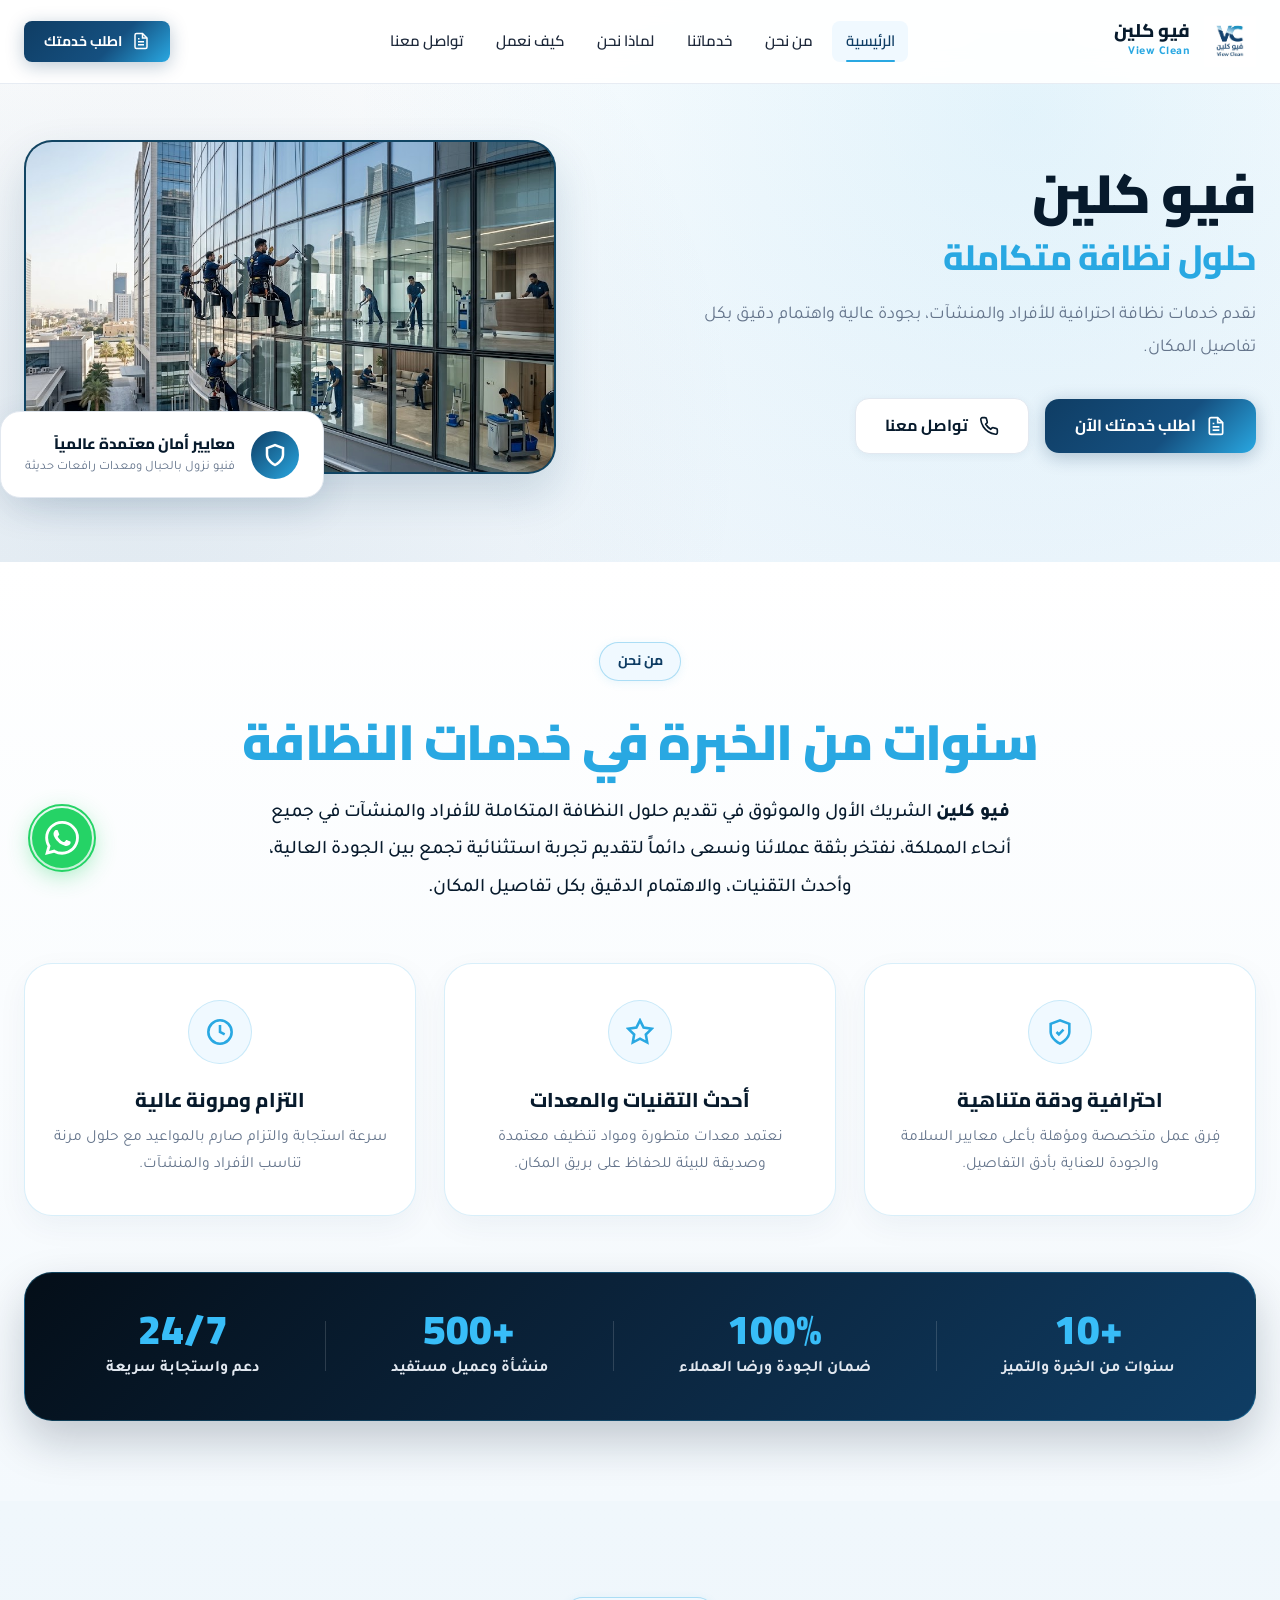
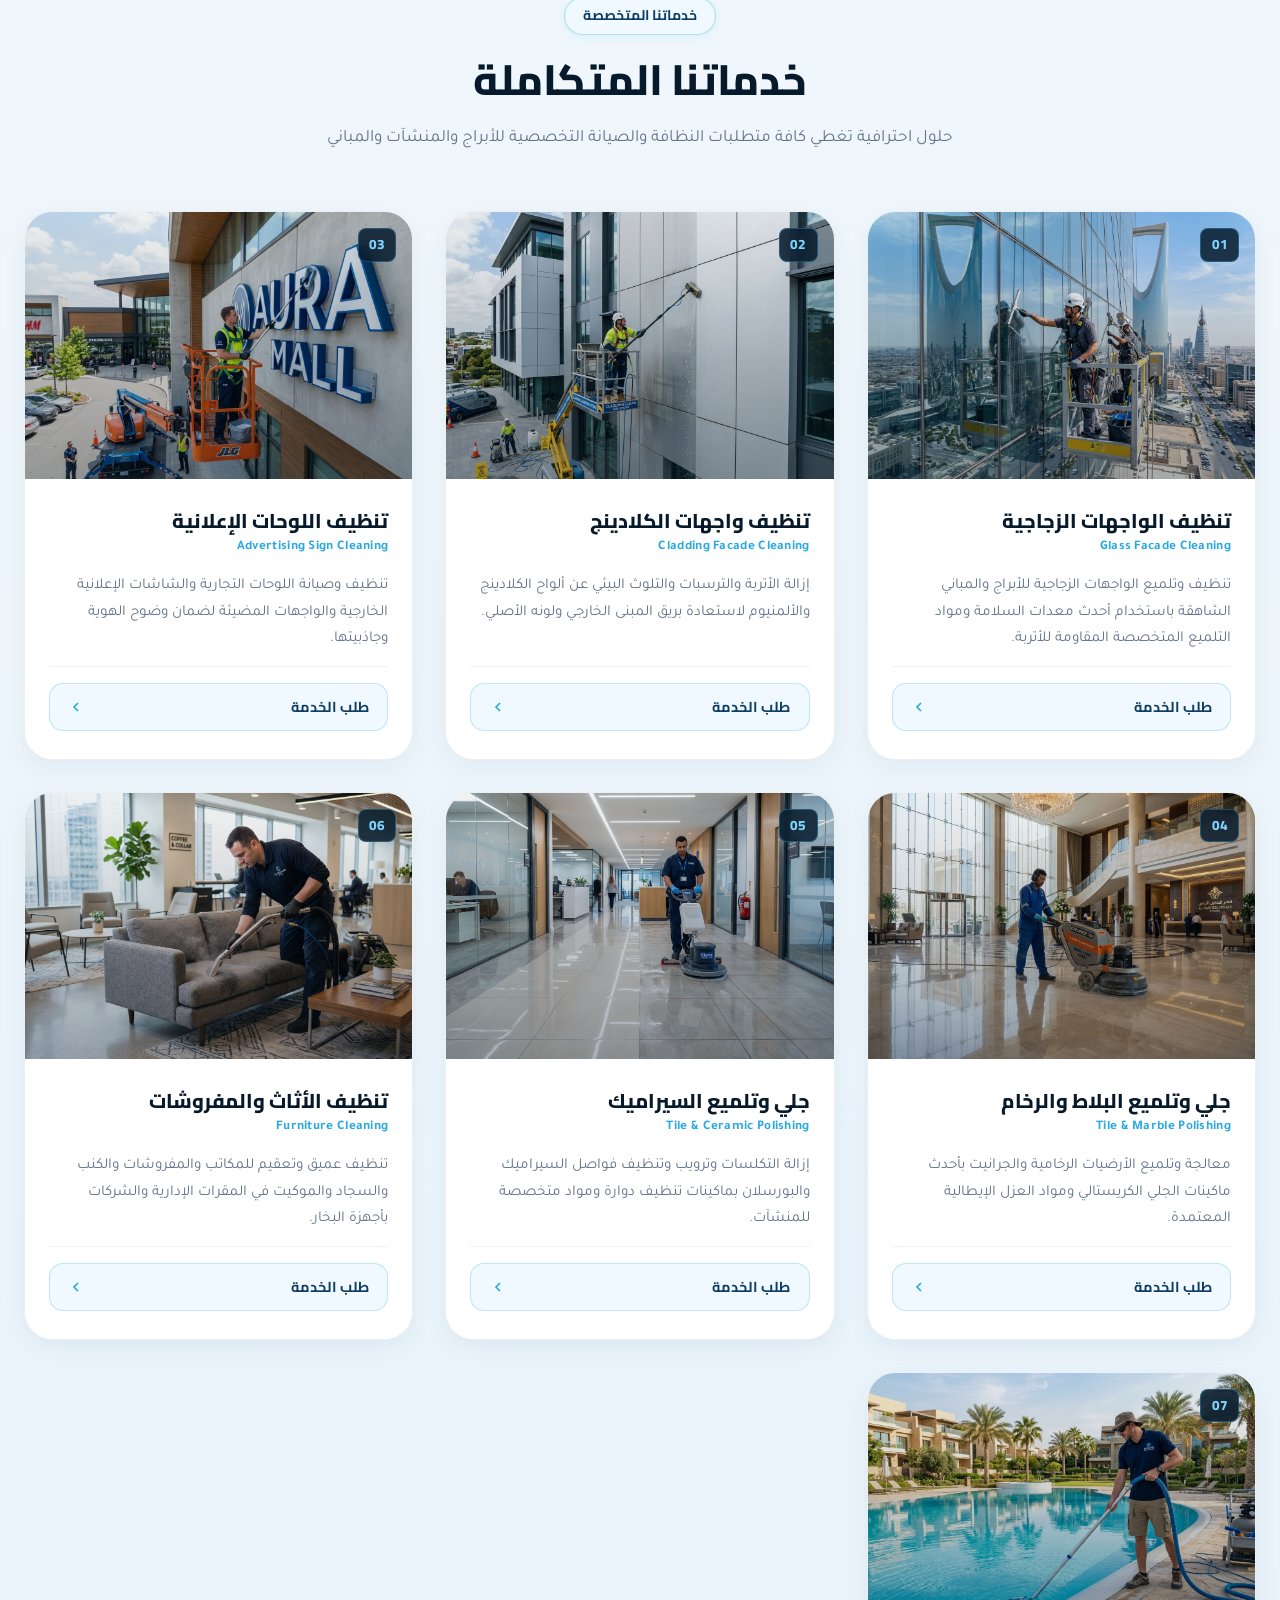
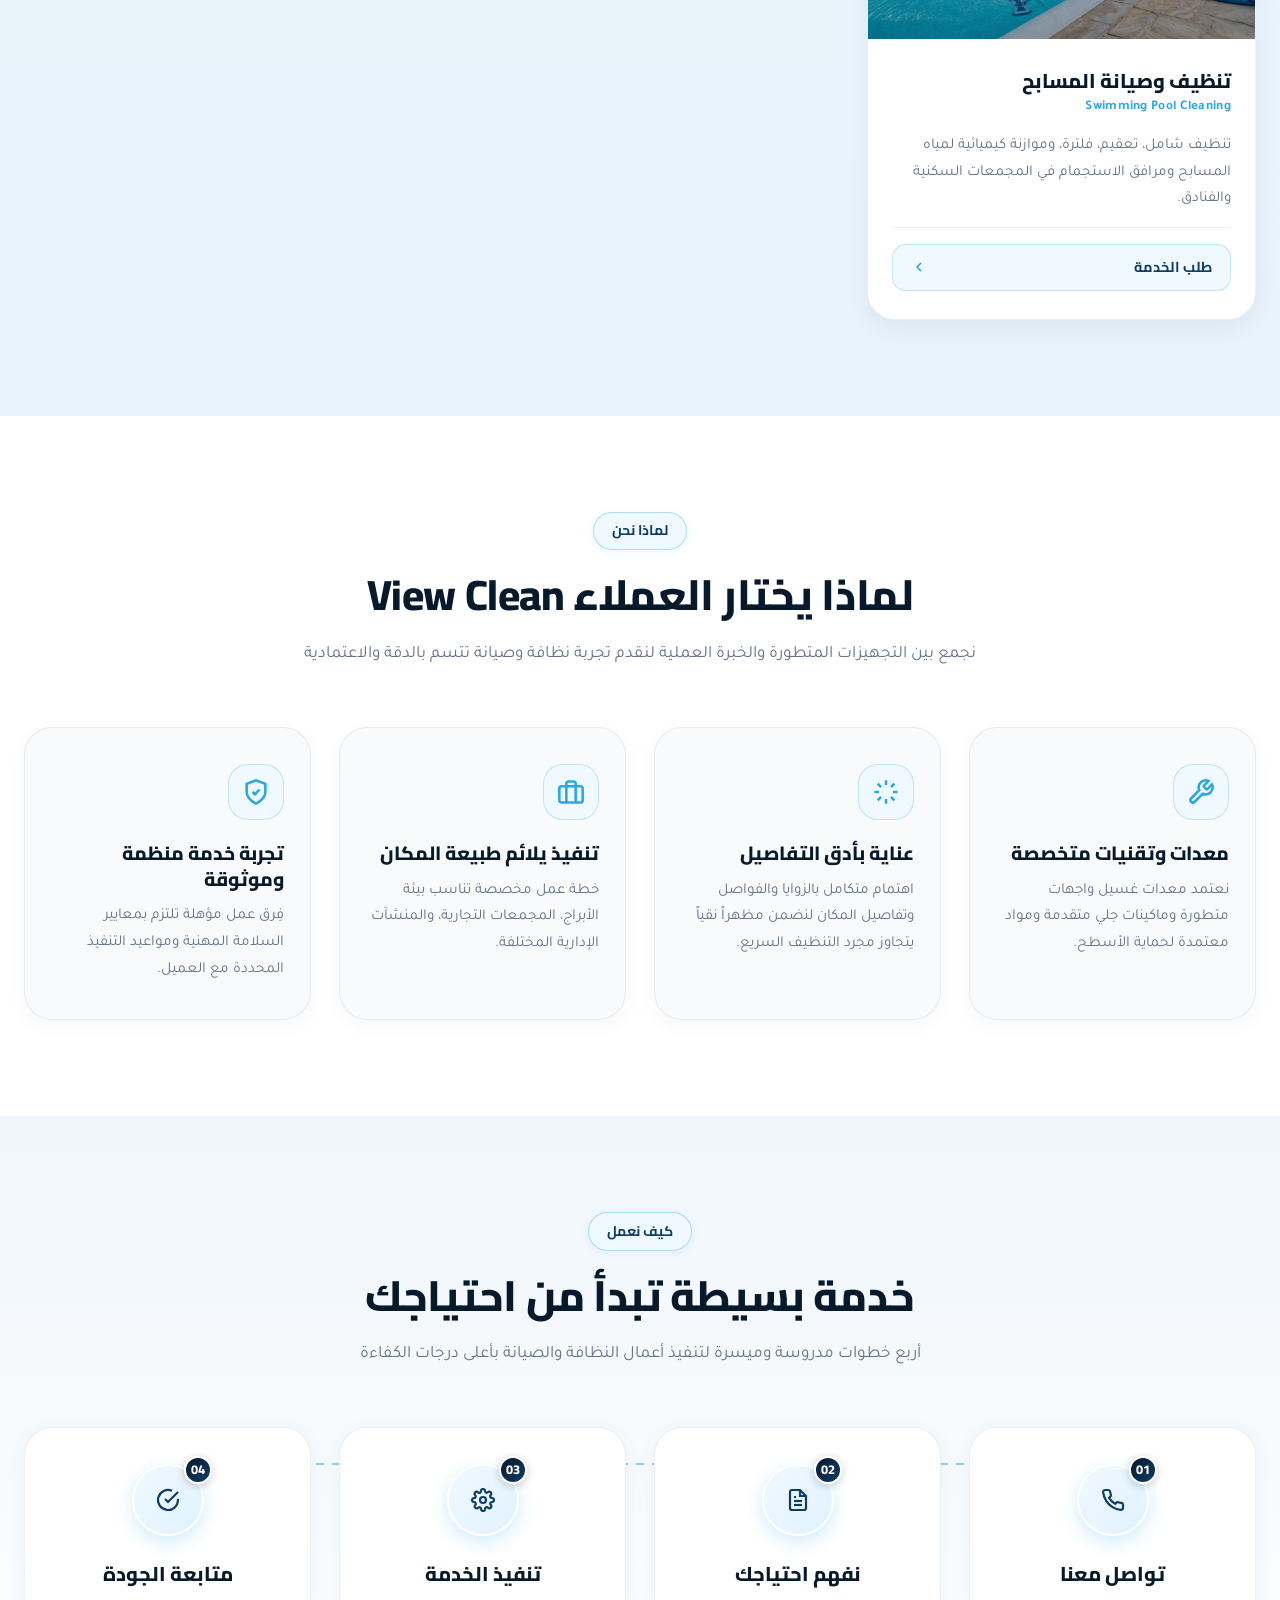
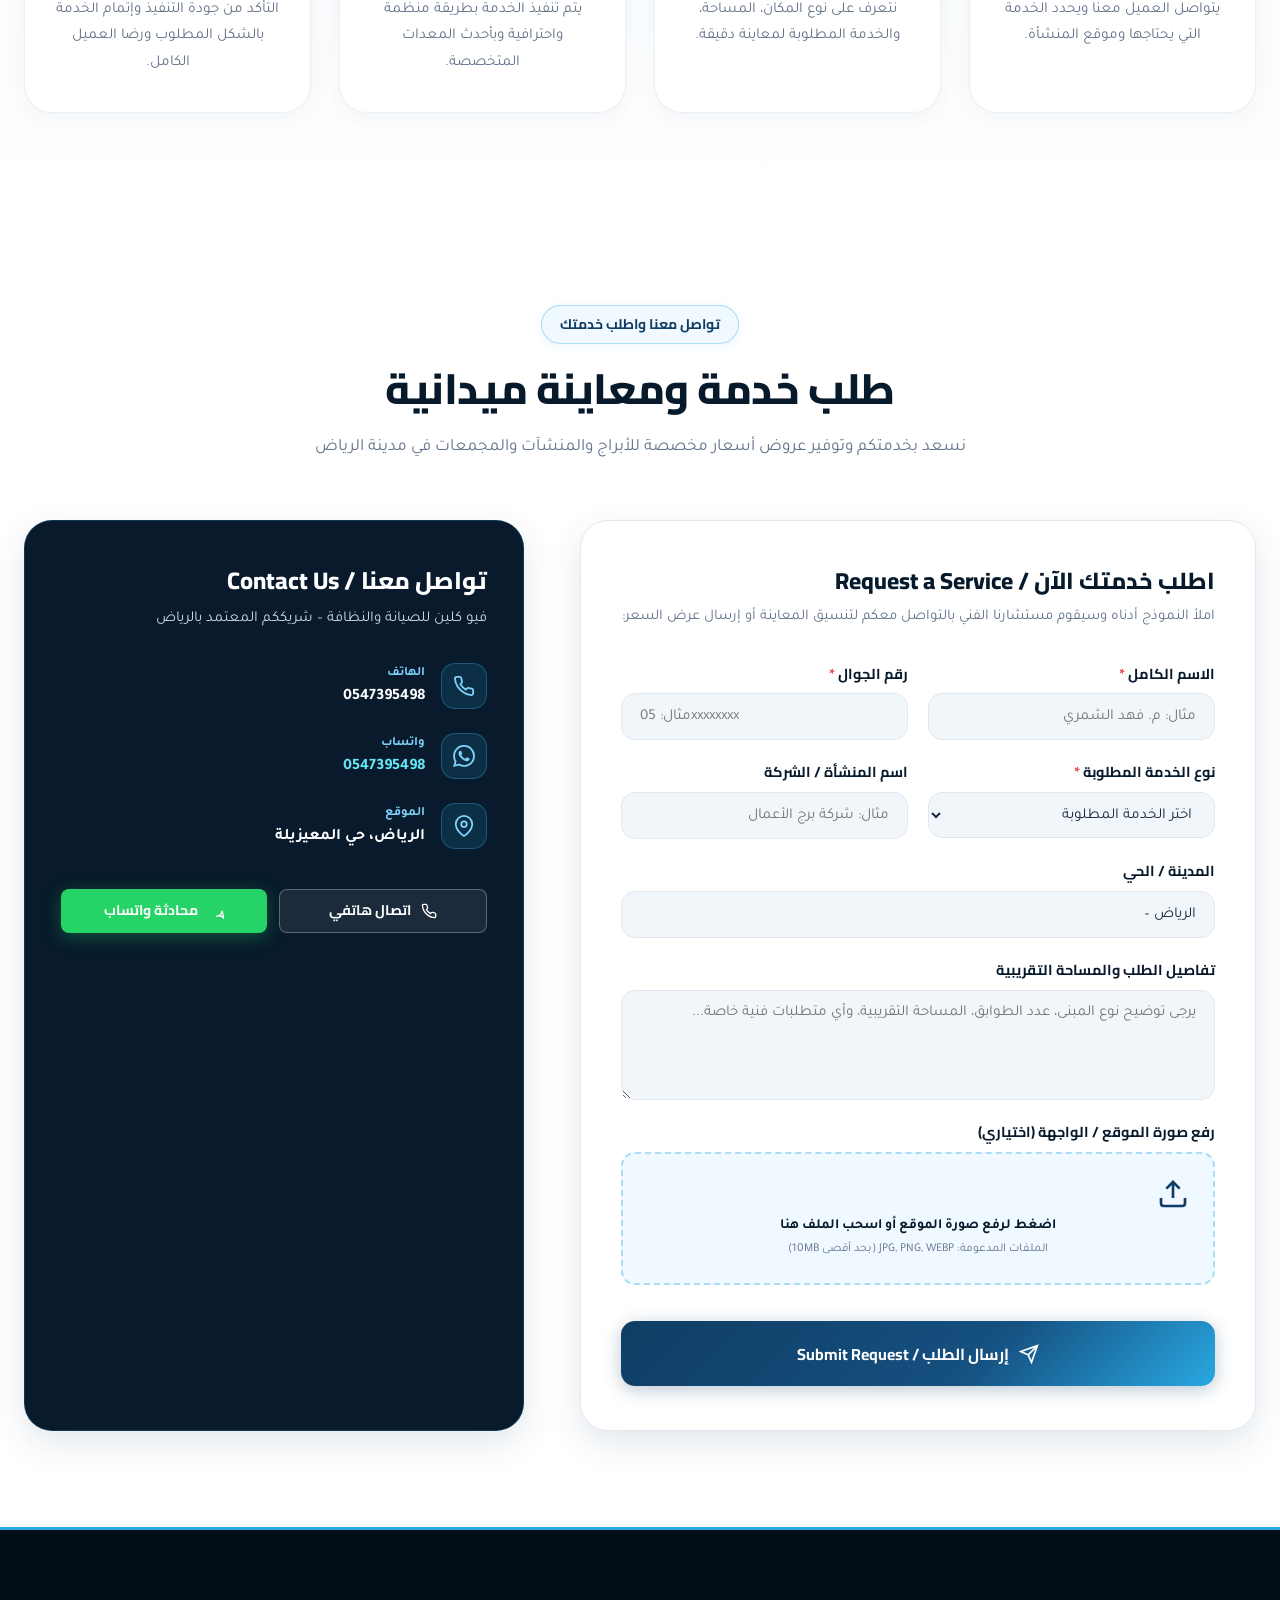
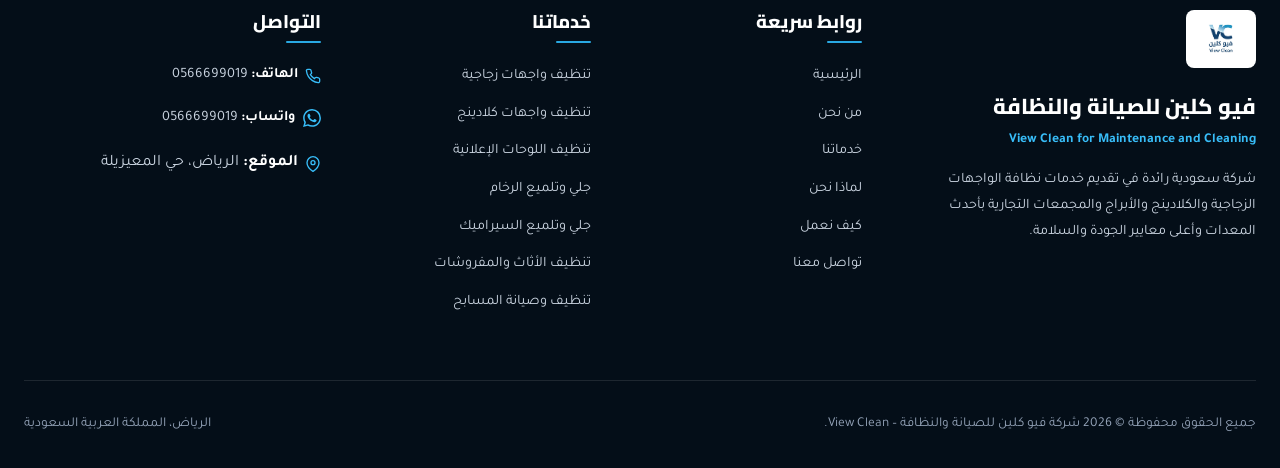
==== commit 61c41ab1: "Update print statement from 'Hello' to 'Goodbye'" ====
--- a/index.html
+++ b/index.html
@@ -821,8 +821,8 @@
                 </div>
                 <div>
                   <div class="contact-item-label">الهاتف</div>
-                  <div class="contact-item-val" dir="ltr"><a href="tel:0566699019"
-                      style="color: #ffffff;">0566699019</a></div>
+                  <div class="contact-item-val" dir="ltr"><a href="tel:0547395498"
+                      style="color: #ffffff;">0547395498</a></div>
                 </div>
               </div>
 
@@ -837,7 +837,7 @@
                 <div>
                   <div class="contact-item-label">واتساب</div>
                   <div class="contact-item-val" dir="ltr"><a href="https://wa.me/966566699019" target="_blank"
-                      rel="noopener" style="color: #67e8f9;">0566699019</a></div>
+                      rel="noopener" style="color: #67e8f9;">0547395498</a></div>
                 </div>
               </div>
 
@@ -933,7 +933,7 @@
           <h4 class="footer-col-title">التواصل</h4>
           <ul class="footer-links-list">
             <li>
-              <a href="tel:0566699019" class="footer-link"
+              <a href="tel:0547395498" class="footer-link"
                 style="display:inline-flex; align-items:center; gap:0.45rem;">
                 <svg width="16" height="16" viewBox="0 0 24 24" fill="none" stroke="currentColor" stroke-width="2"
                   style="color:var(--azure-400); flex-shrink:0;">
@@ -1027,4 +1027,4 @@
   <script src="assets/js/main.js"></script>
 </body>
 
-</html>+</html>
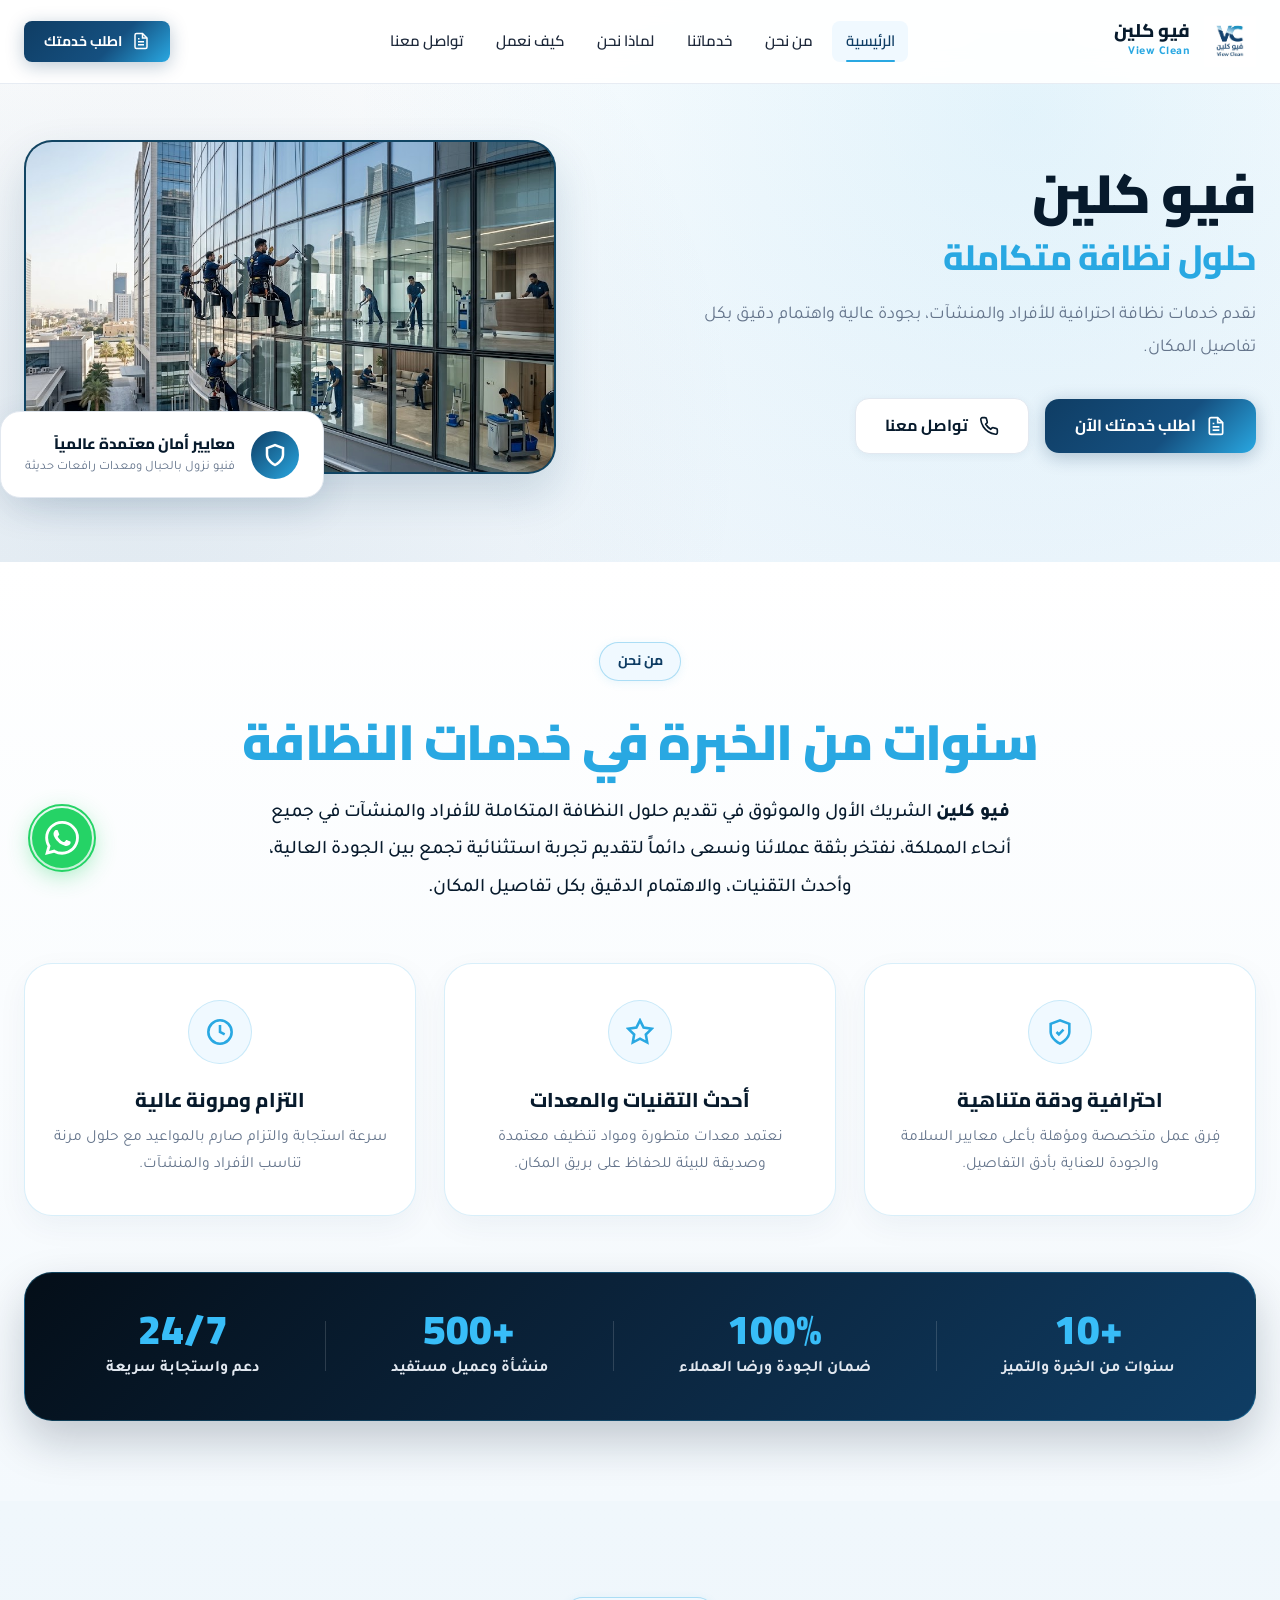
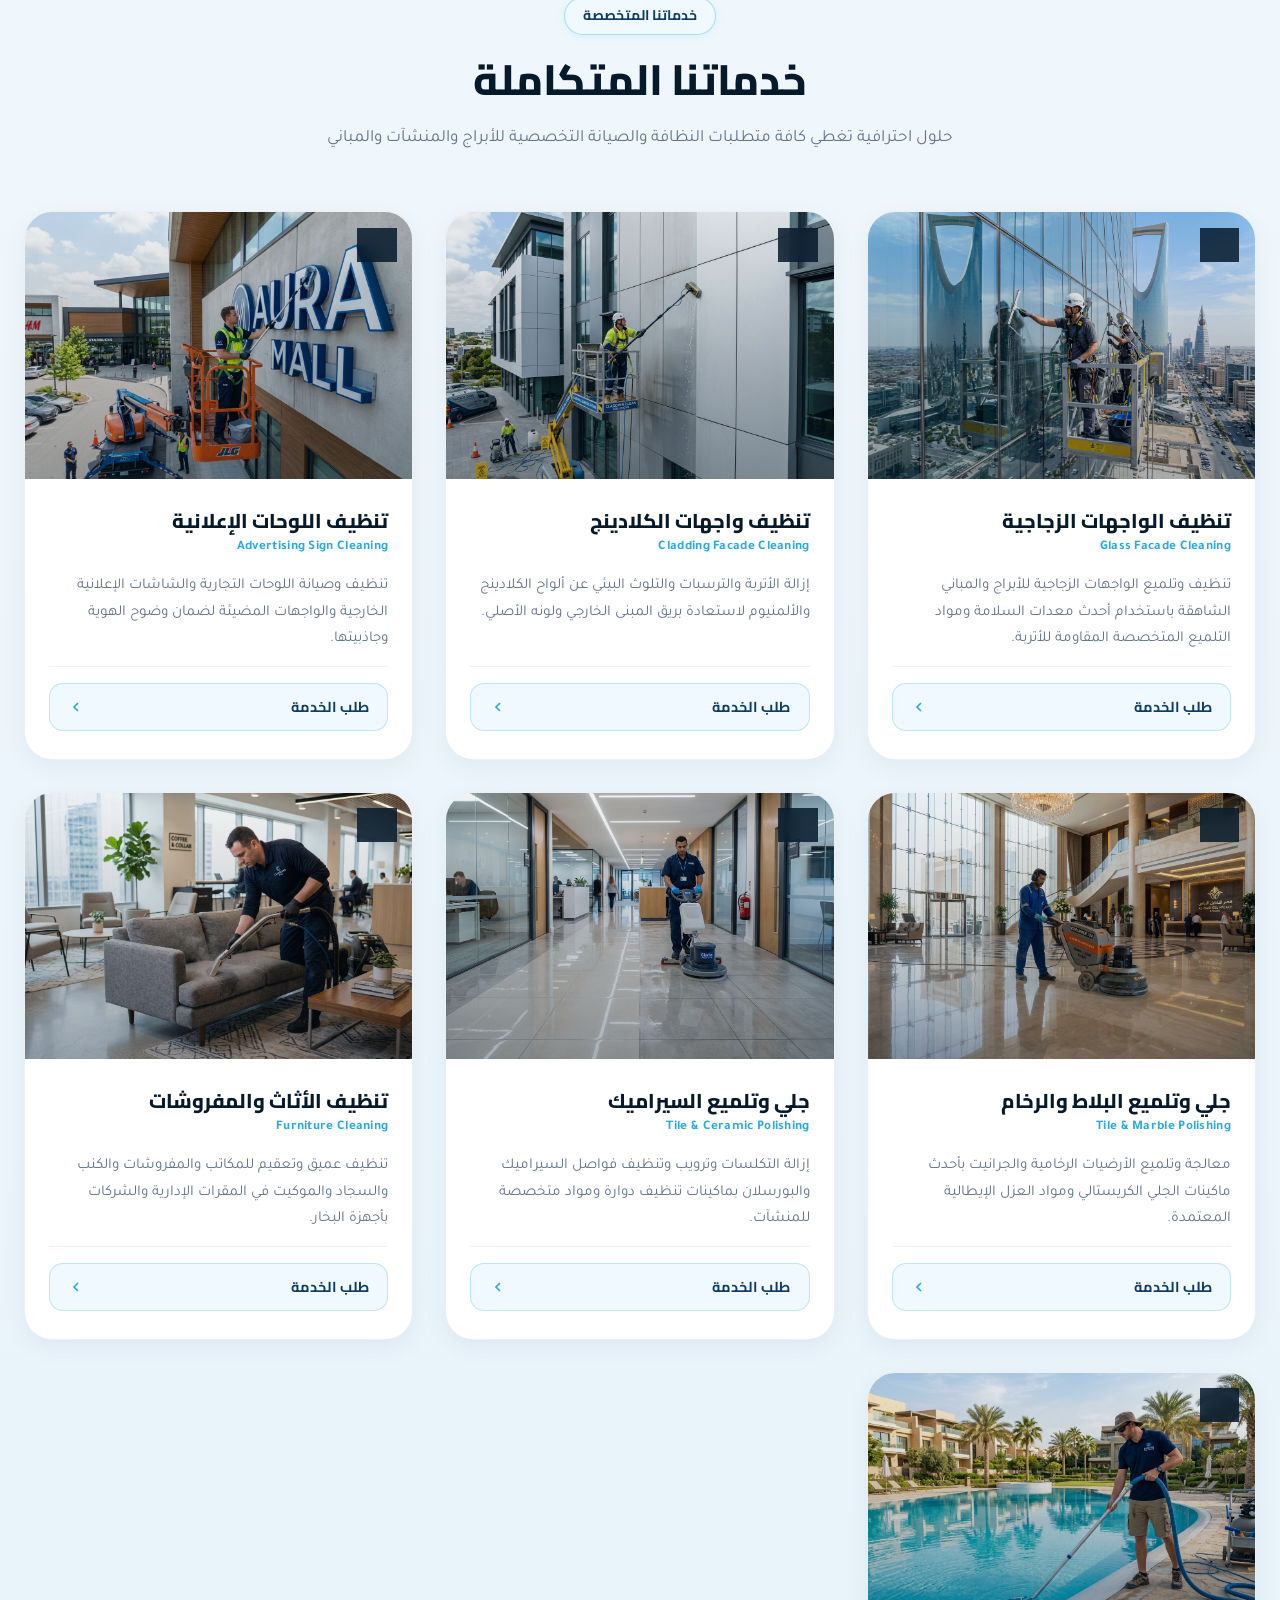
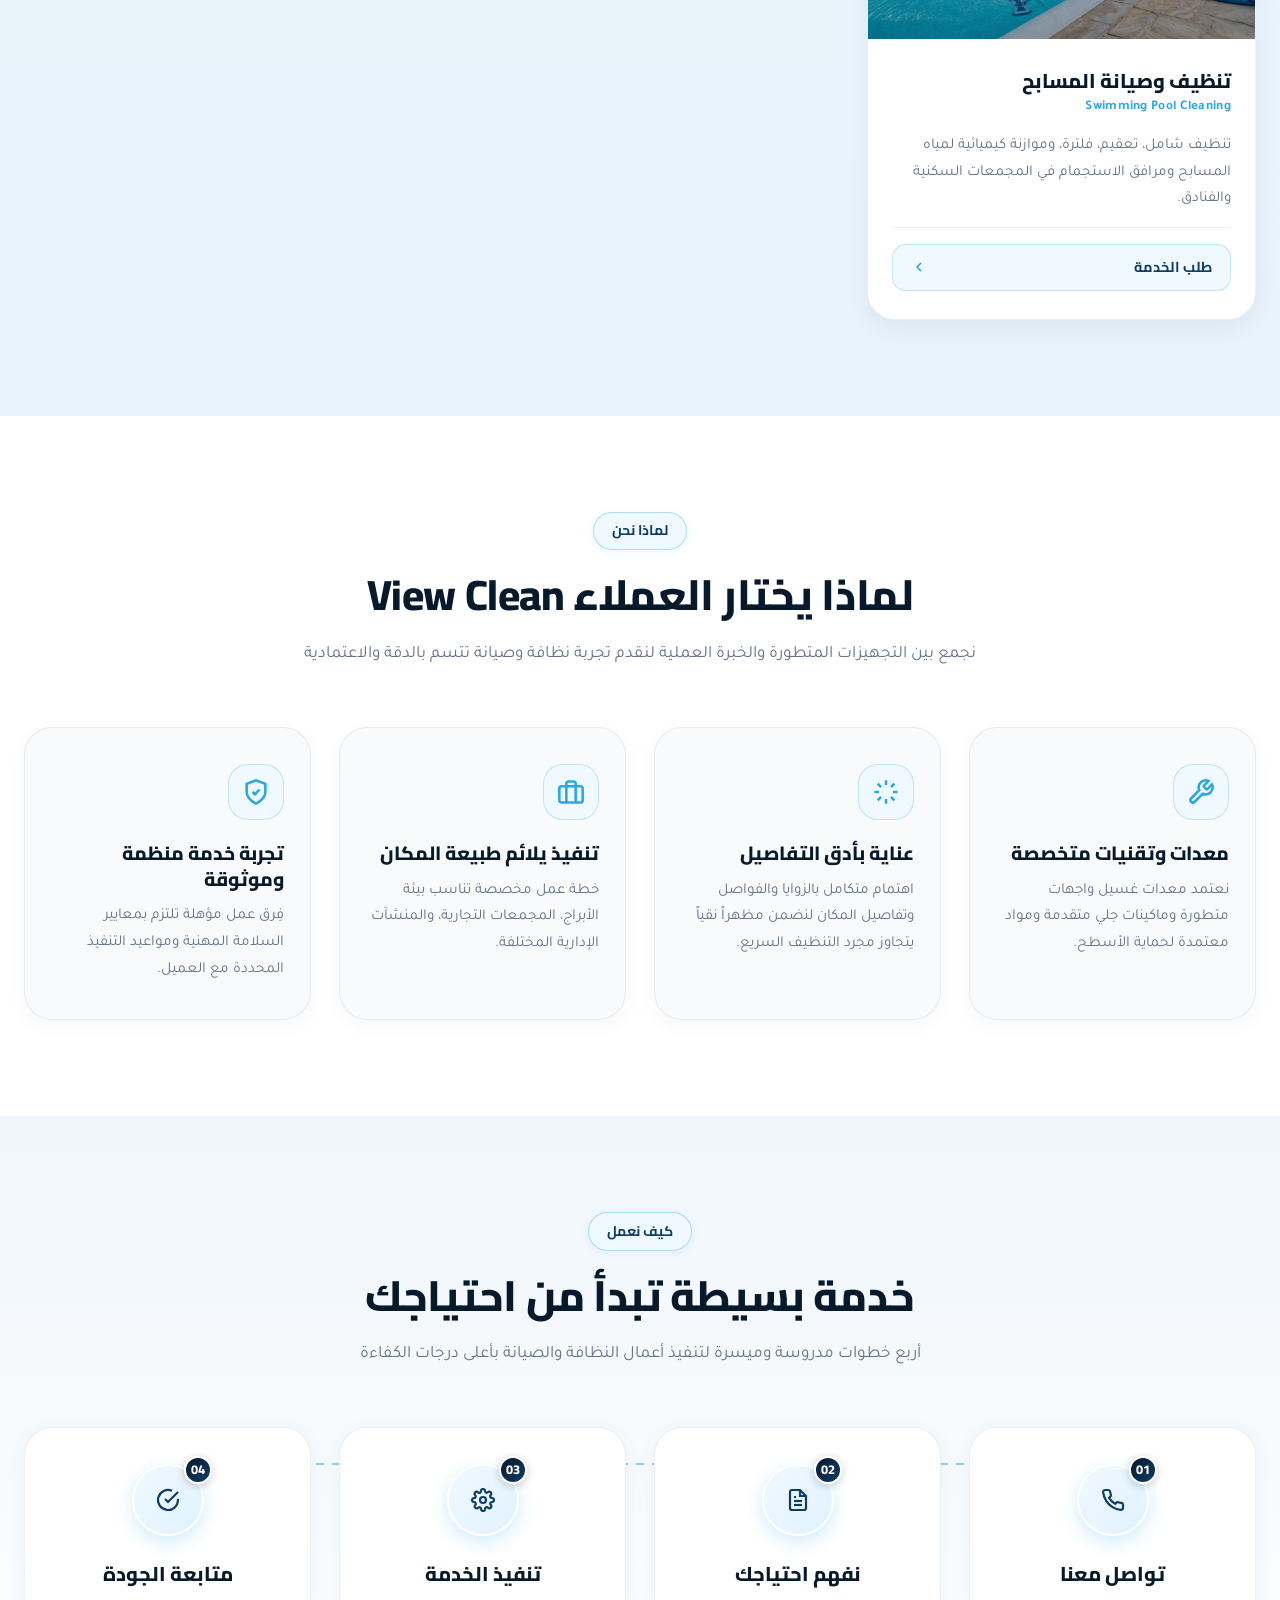
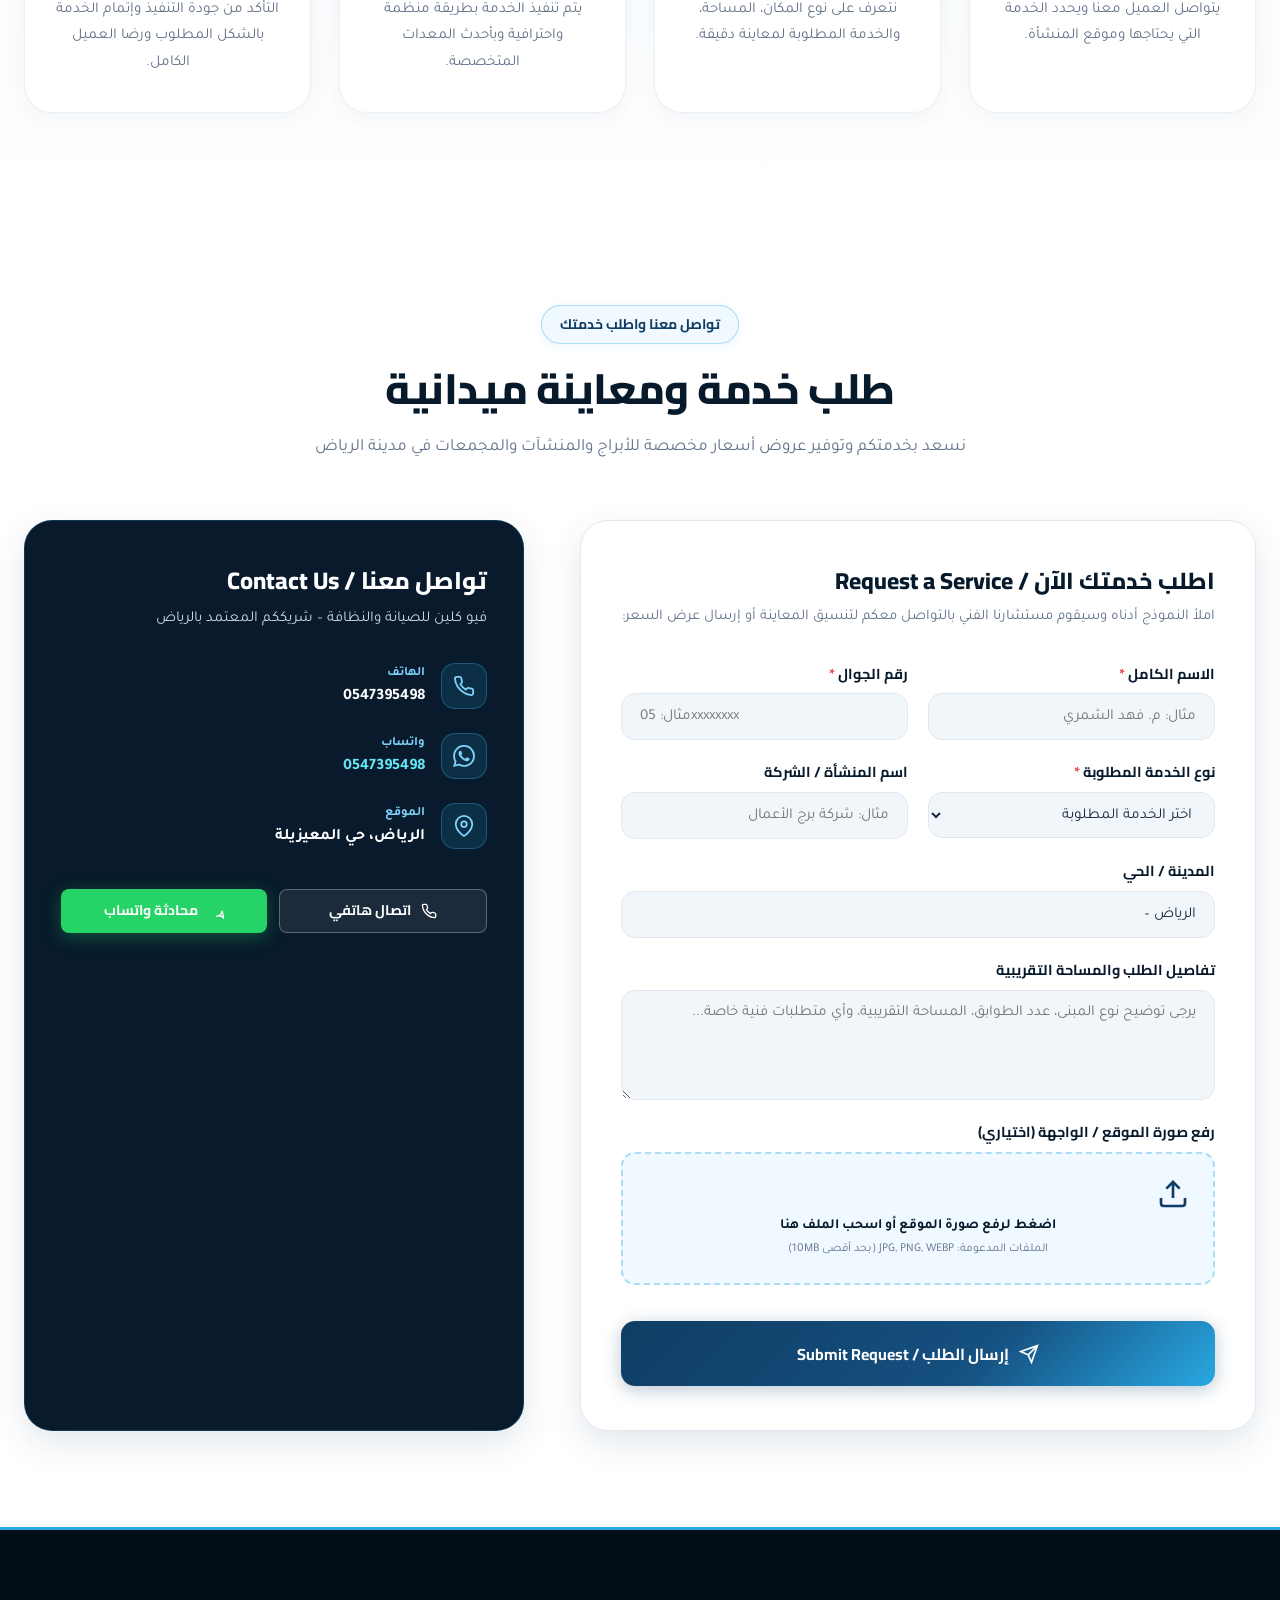
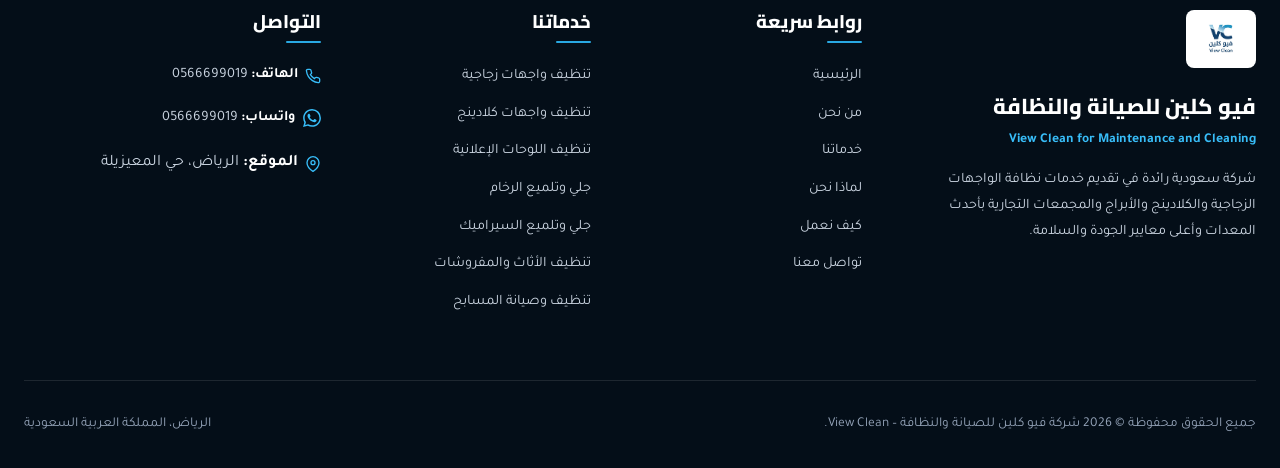
==== commit fc52cb69: "Update index.html" ====
--- a/index.html
+++ b/index.html
@@ -56,7 +56,7 @@
     "image": "assets/images/logo.jpg",
     "logo": "assets/images/logo.jpg",
     "url": "https://viewclean.sa",
-    "telephone": "+966566699019",
+    "telephone": "+966547395498",
     "priceRange": "$$",
     "address": {
       "@type": "PostalAddress",
@@ -836,7 +836,7 @@
                 </div>
                 <div>
                   <div class="contact-item-label">واتساب</div>
-                  <div class="contact-item-val" dir="ltr"><a href="https://wa.me/966566699019" target="_blank"
+                  <div class="contact-item-val" dir="ltr"><a href="https://wa.me/966547395498" target="_blank"
                       rel="noopener" style="color: #67e8f9;">0547395498</a></div>
                 </div>
               </div>
@@ -866,7 +866,7 @@
                 </svg>
                 <span>اتصال هاتفي</span>
               </a>
-              <a href="https://wa.me/966566699019" target="_blank" rel="noopener" class="btn btn-whatsapp btn-sm"
+              <a href="https://wa.me/966547395498" target="_blank" rel="noopener" class="btn btn-whatsapp btn-sm"
                 style="flex: 1;">
                 <svg width="16" height="16" viewBox="0 0 24 24" fill="none" stroke="currentColor" stroke-width="2">
                   <path
@@ -984,7 +984,7 @@
        16. FLOATING ACTIONS & LIGHTBOX MODAL
        ========================================================================= -->
   <!-- Floating WhatsApp Button -->
-  <a href="https://wa.me/966566699019?text=%D9%85%D8%B1%D8%AD%D8%A8%D8%A7%D9%8B%20%D9%81%D9%8A%D9%88%20%D9%83%D9%84%D9%8A%D9%86%D8%8C%20%D8%A3%D9%88%D8%AF%20%D8%A7%D9%84%D8%A7%D8%B3%D8%AA%D9%81%D8%B3%D8%A7%D8%B1%20%D8%B9%D9%86%20%D8%AE%D8%AF%D9%85%D8%A7%D8%AA%20%D8%A7%D9%84%D9%86%D8%B8%D8%A7%D9%81%D8%A9%20%D9%88%D8%A7%D9%84%D8%B5%D9%8A%D8%A7%D9%86%D8%A9"
+  <a href="https://wa.me/966547395498?text=%D9%85%D8%B1%D8%AD%D8%A8%D8%A7%D9%8B%20%D9%81%D9%8A%D9%88%20%D9%83%D9%84%D9%8A%D9%86%D8%8C%20%D8%A3%D9%88%D8%AF%20%D8%A7%D9%84%D8%A7%D8%B3%D8%AA%D9%81%D8%B3%D8%A7%D8%B1%20%D8%B9%D9%86%20%D8%AE%D8%AF%D9%85%D8%A7%D8%AA%20%D8%A7%D9%84%D9%86%D8%B8%D8%A7%D9%81%D8%A9%20%D9%88%D8%A7%D9%84%D8%B5%D9%8A%D8%A7%D9%86%D8%A9"
     target="_blank" rel="noopener" class="floating-whatsapp-btn" aria-label="تواصل معنا عبر واتساب">
     <div class="whatsapp-pulse-ring"></div>
     <svg width="34" height="34" viewBox="0 0 24 24" fill="currentColor">
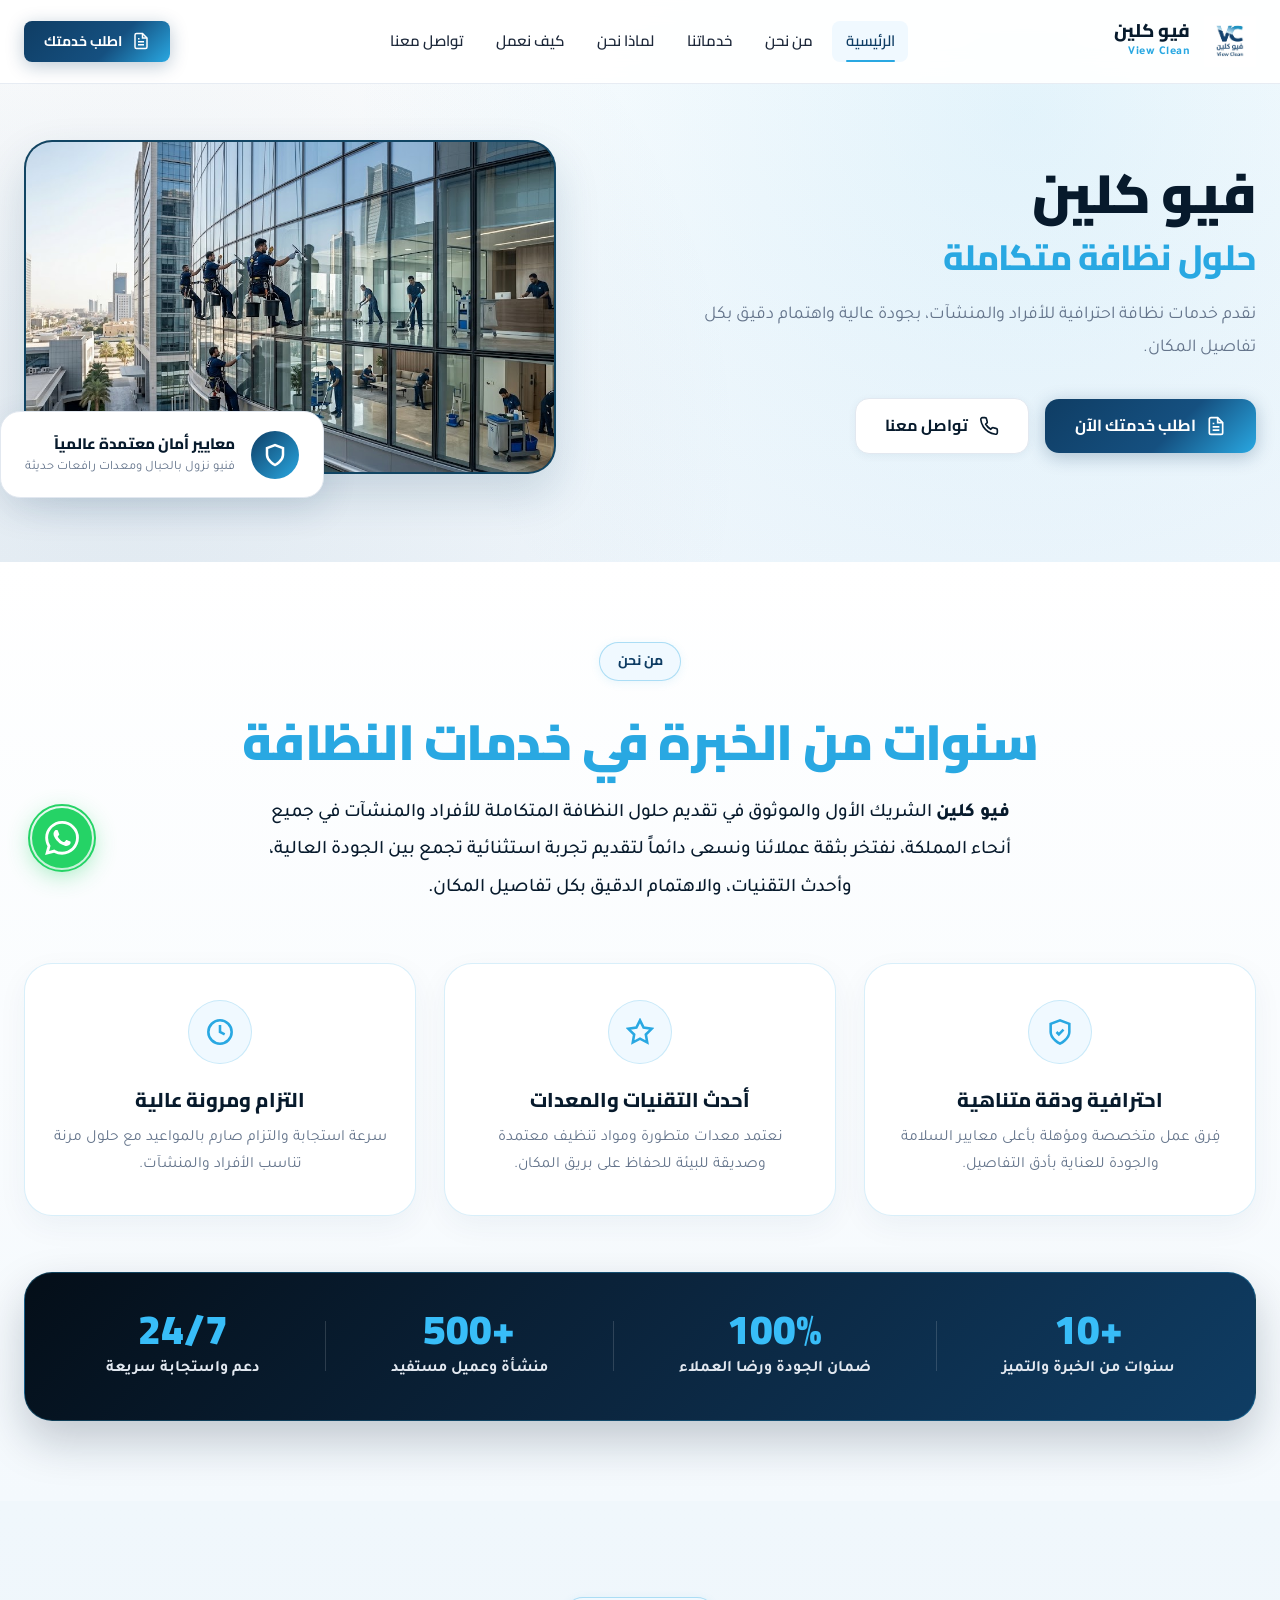
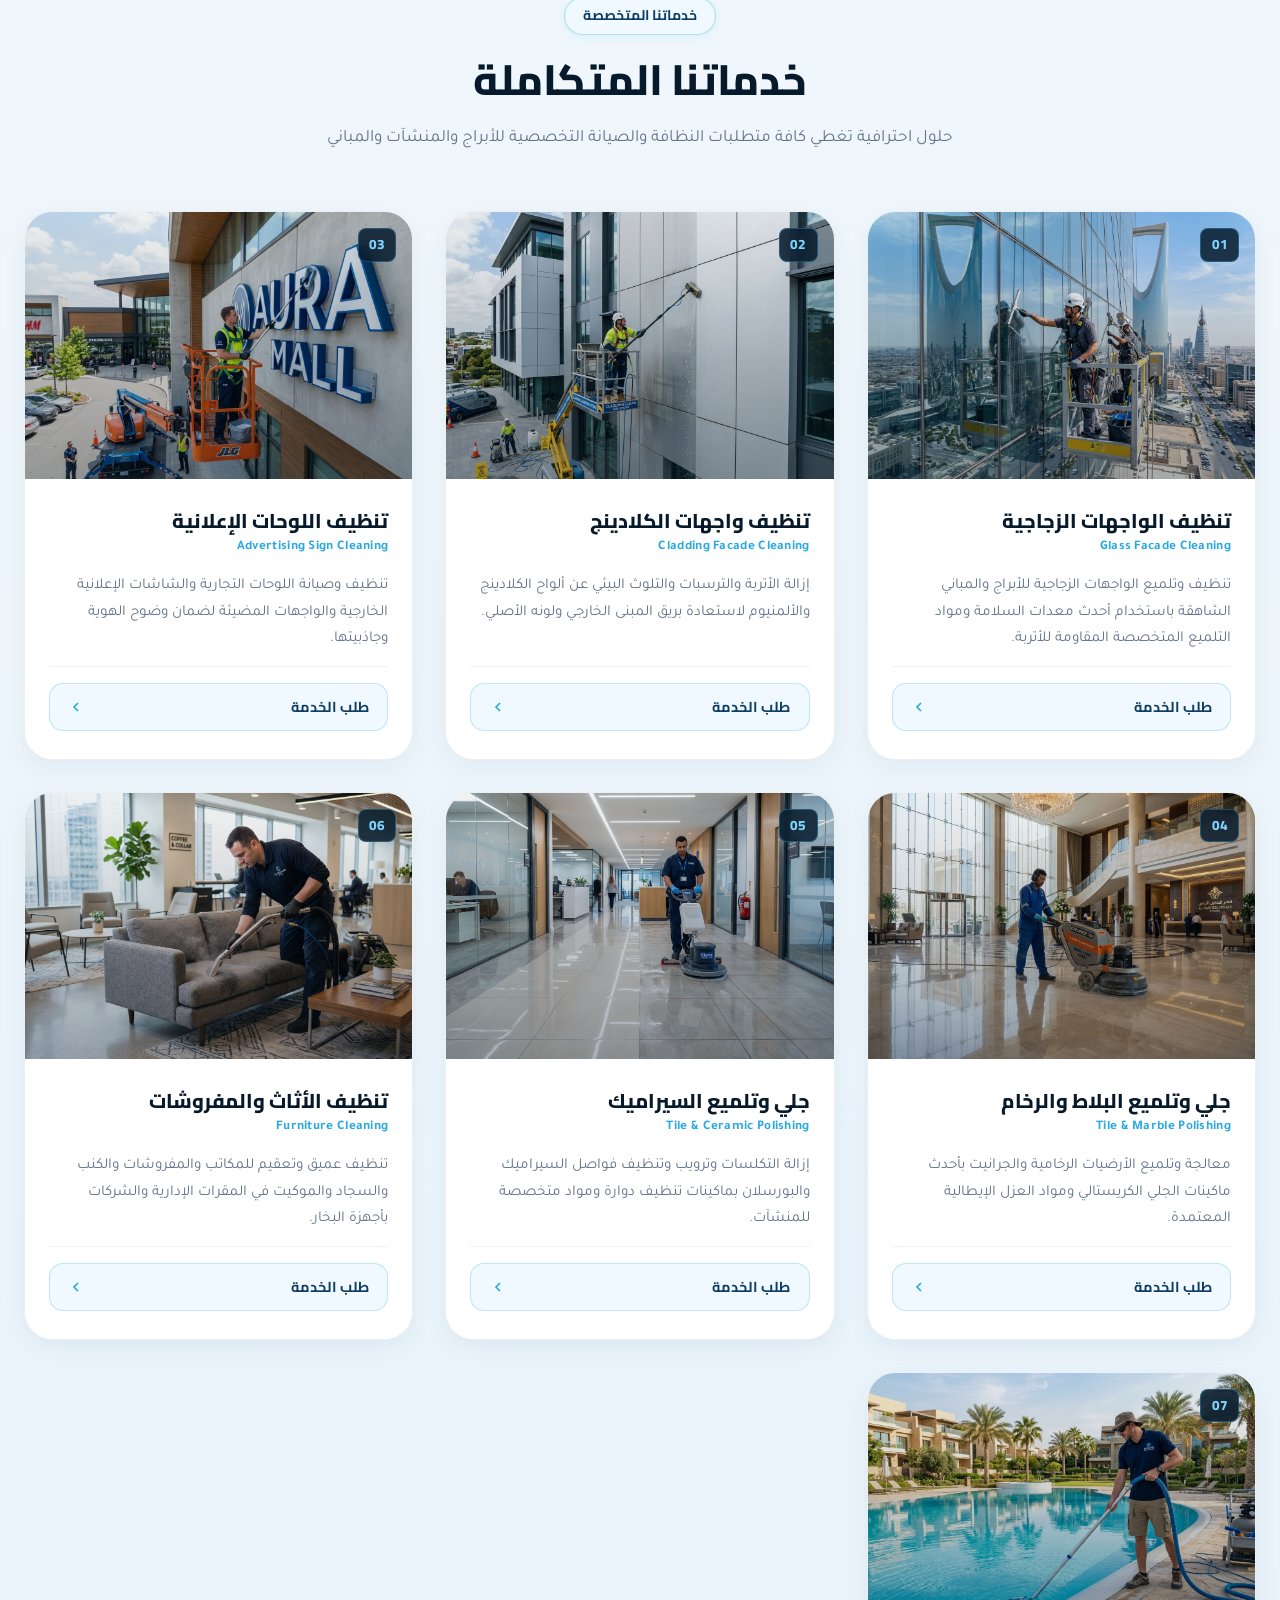
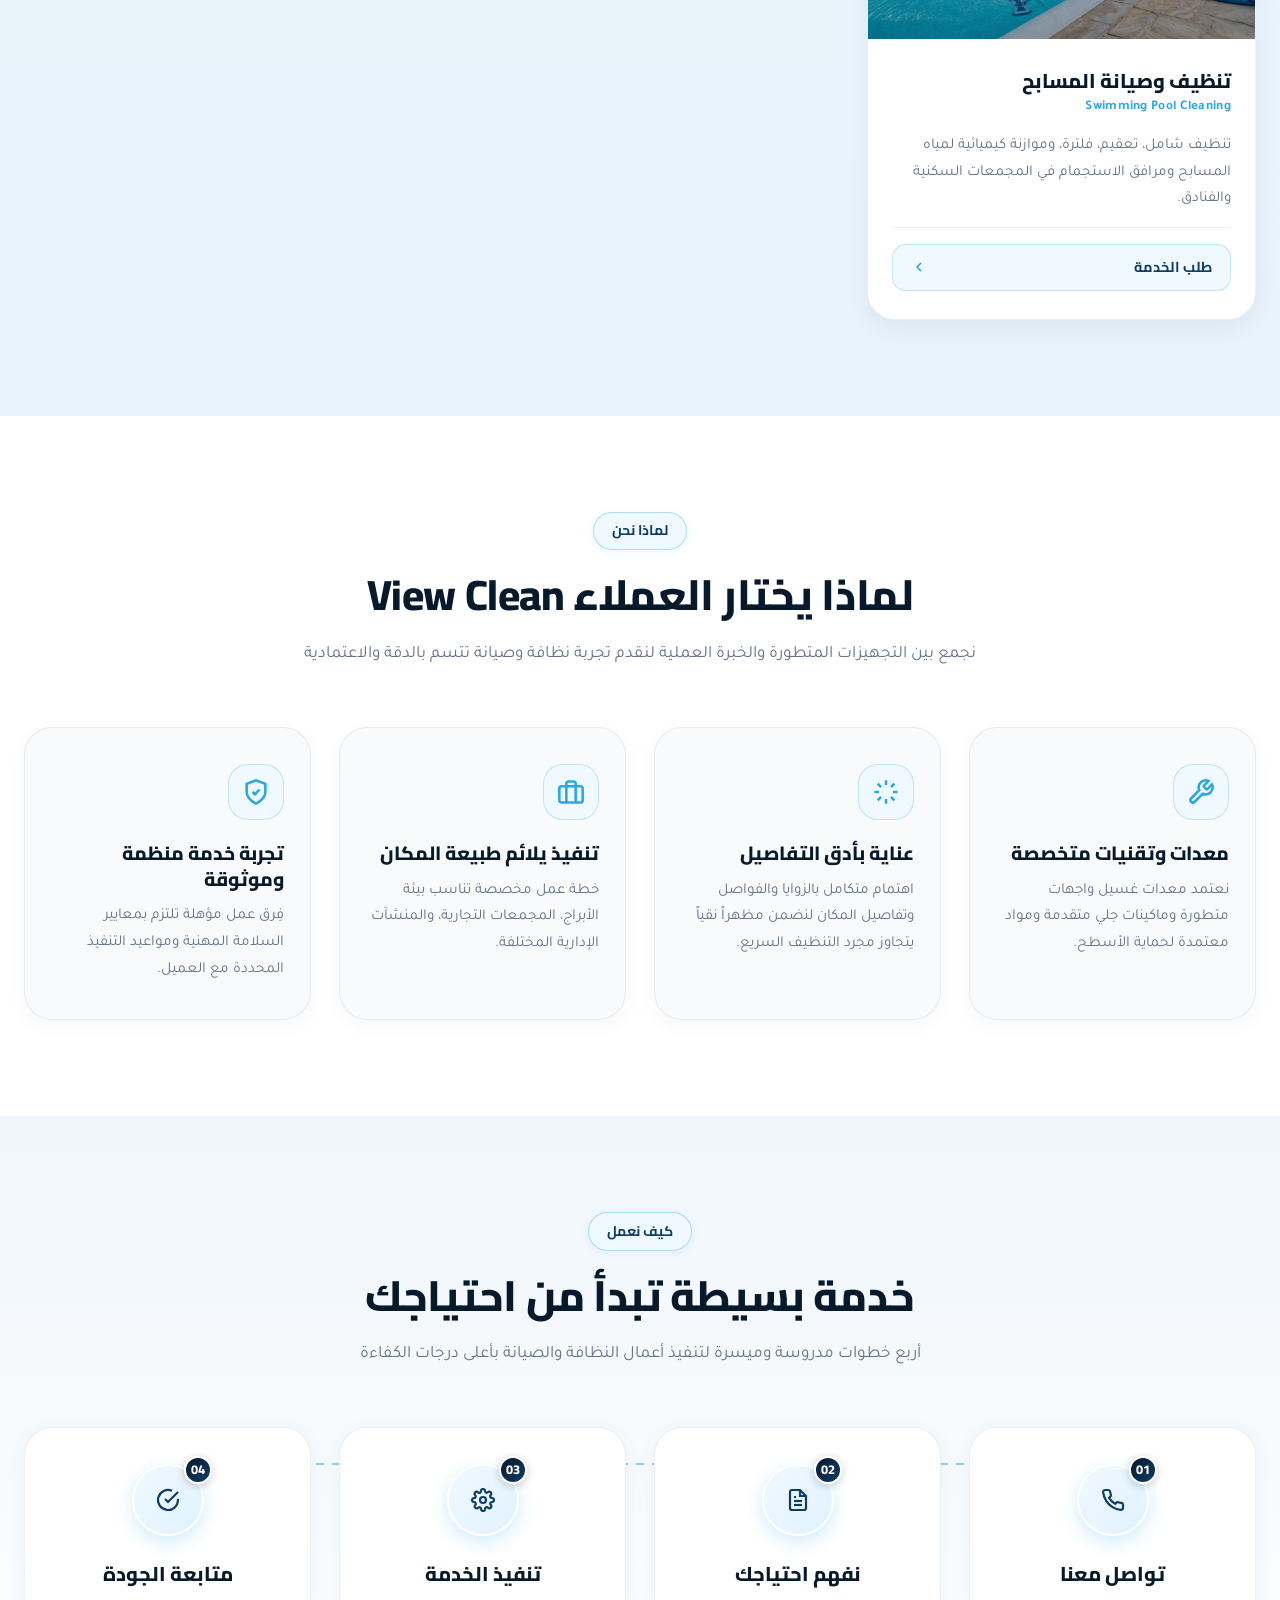
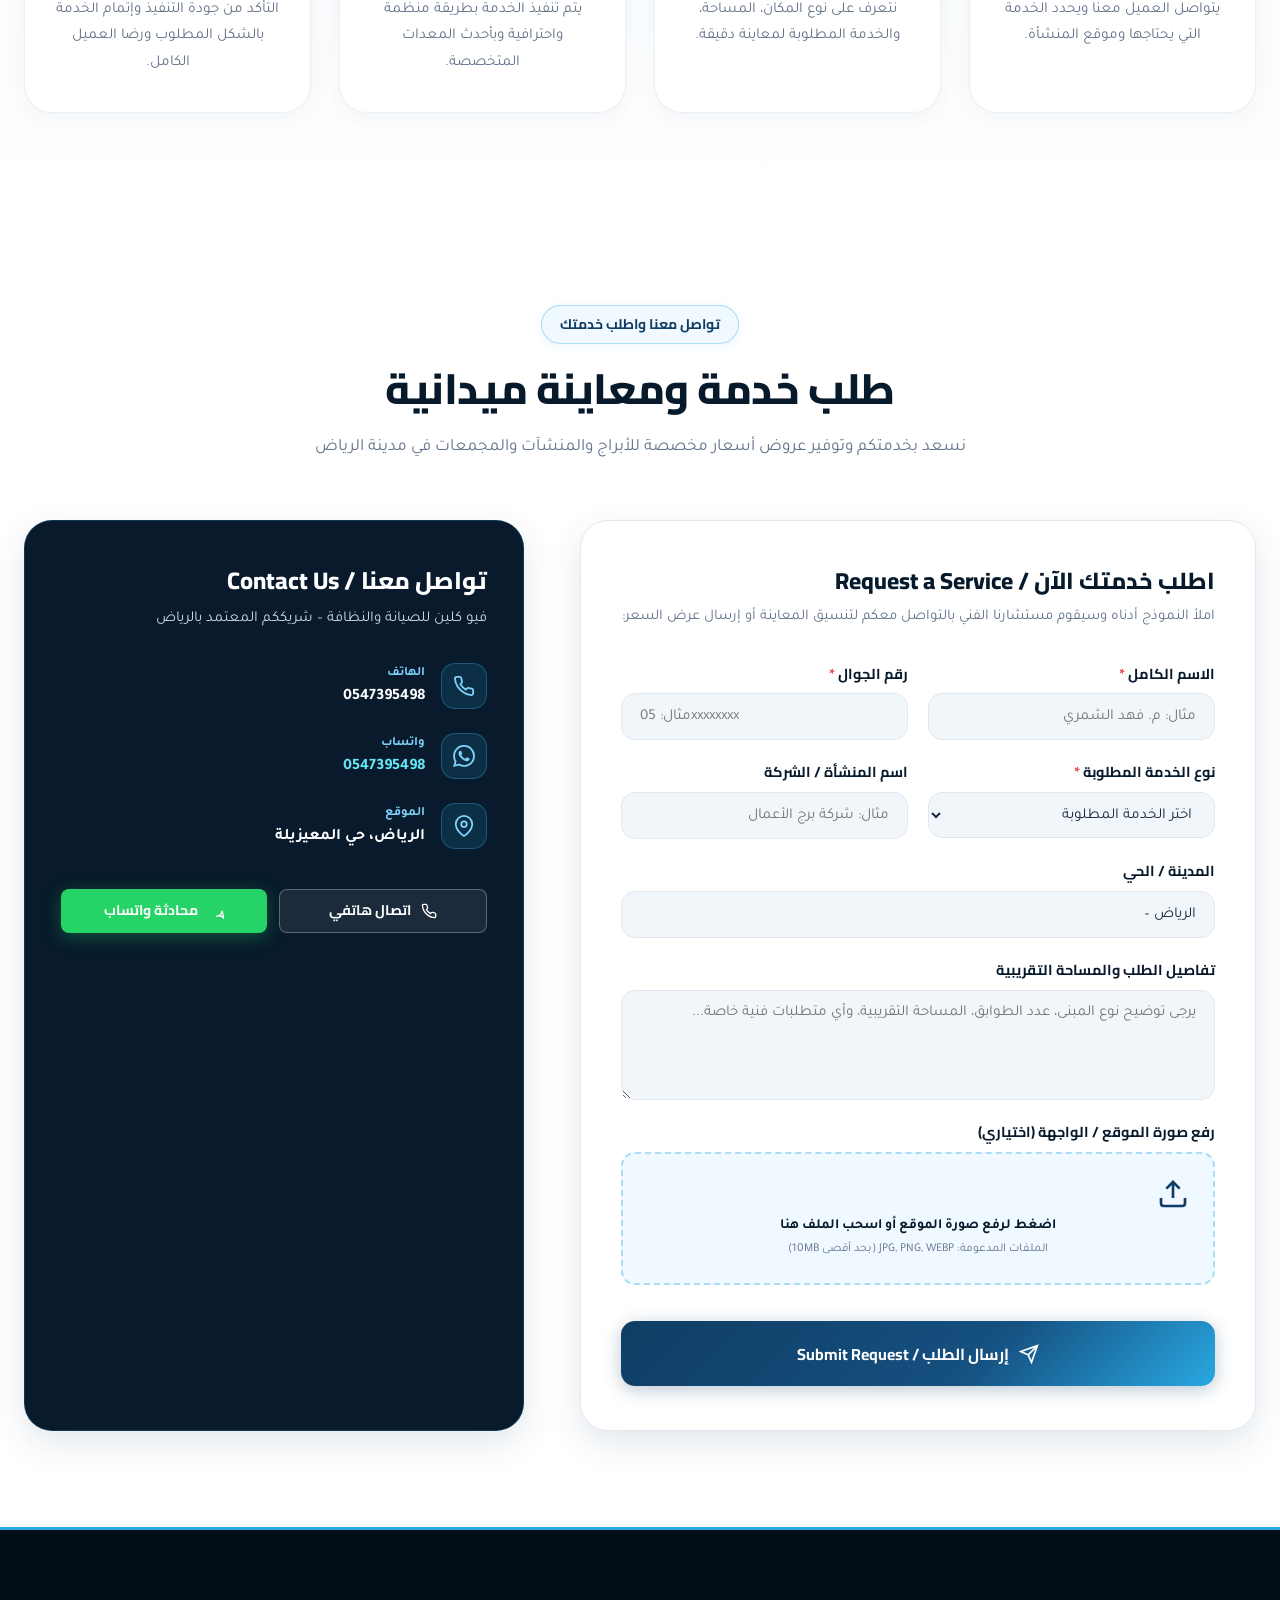
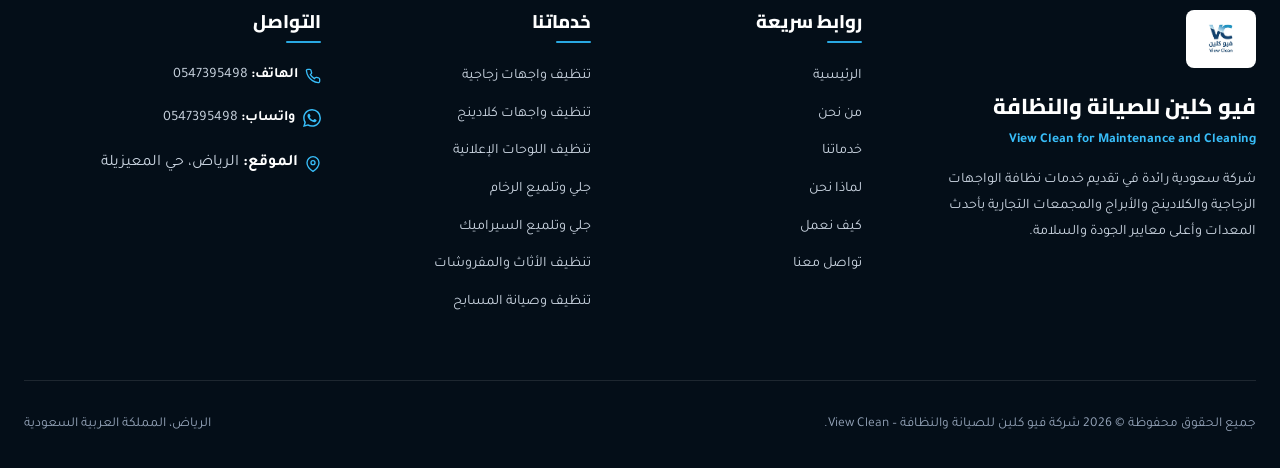
==== commit 5d6b04b4: "Update index.html" ====
--- a/index.html
+++ b/index.html
@@ -941,7 +941,7 @@
                     d="M22 16.92v3a2 2 0 0 1-2.18 2 19.79 19.79 0 0 1-8.63-3.07 19.5 19.5 0 0 1-6-6 19.79 19.79 0 0 1-3.07-8.67A2 2 0 0 1 4.11 2h3a2 2 0 0 1 2 1.72 12.84 12.84 0 0 0 .7 2.81 2 2 0 0 1-.45 2.11L8.09 9.91a16 16 0 0 0 6 6l1.27-1.27a2 2 0 0 1 2.11-.45 12.84 12.84 0 0 0 2.81.7A2 2 0 0 1 22 16.92z">
                   </path>
                 </svg>
-                <span><strong style="color: #ffffff;">الهاتف:</strong> <span dir="ltr">0566699019</span></span>
+                <span><strong style="color: #ffffff;">الهاتف:</strong> <span dir="ltr">0547395498</span></span>
               </a>
             </li>
             <li>
@@ -953,7 +953,7 @@
                     d="M17.472 14.382c-.297-.149-1.758-.867-2.03-.967-.273-.099-.471-.148-.67.15-.197.297-.767.966-.94 1.164-.173.199-.347.223-.644.075-.297-.15-1.255-.463-2.39-1.475-.883-.788-1.48-1.761-1.653-2.059-.173-.297-.018-.458.13-.606.134-.133.298-.347.446-.52.149-.174.198-.298.298-.497.099-.198.05-.371-.025-.52-.075-.149-.669-1.612-.916-2.207-.242-.579-.487-.5-.669-.51-.173-.008-.371-.01-.57-.01-.198 0-.52.074-.792.372-.272.297-1.04 1.016-1.04 2.479 0 1.462 1.065 2.875 1.213 3.074.149.198 2.096 3.2 5.077 4.487.709.306 1.262.489 1.694.625.712.227 1.36.195 1.871.118.571-.085 1.758-.719 2.006-1.413.248-.694.248-1.289.173-1.413-.074-.124-.272-.198-.57-.347m-5.421 7.403h-.004a9.87 9.87 0 01-5.031-1.378l-.361-.214-3.741.982.998-3.648-.235-.374a9.86 9.86 0 01-1.51-5.26c.001-5.45 4.436-9.884 9.888-9.884 2.64 0 5.122 1.03 6.988 2.898a9.825 9.825 0 012.893 6.994c-.003 5.45-4.437 9.884-9.885 9.884m8.413-18.297A11.815 11.815 0 0012.05 0C5.495 0 .16 5.335.157 11.892c0 2.096.547 4.142 1.588 5.945L.057 24l6.305-1.654a11.882 11.882 0 005.683 1.448h.005c6.554 0 11.89-5.335 11.893-11.893a11.821 11.821 0 00-3.48-8.413z">
                   </path>
                 </svg>
-                <span><strong style="color: #ffffff;">واتساب:</strong> <span dir="ltr">0566699019</span></span>
+                <span><strong style="color: #ffffff;">واتساب:</strong> <span dir="ltr">0547395498</span></span>
               </a>
             </li>
             <li style="color: var(--text-light-muted); display:inline-flex; align-items:center; gap:0.45rem;">
